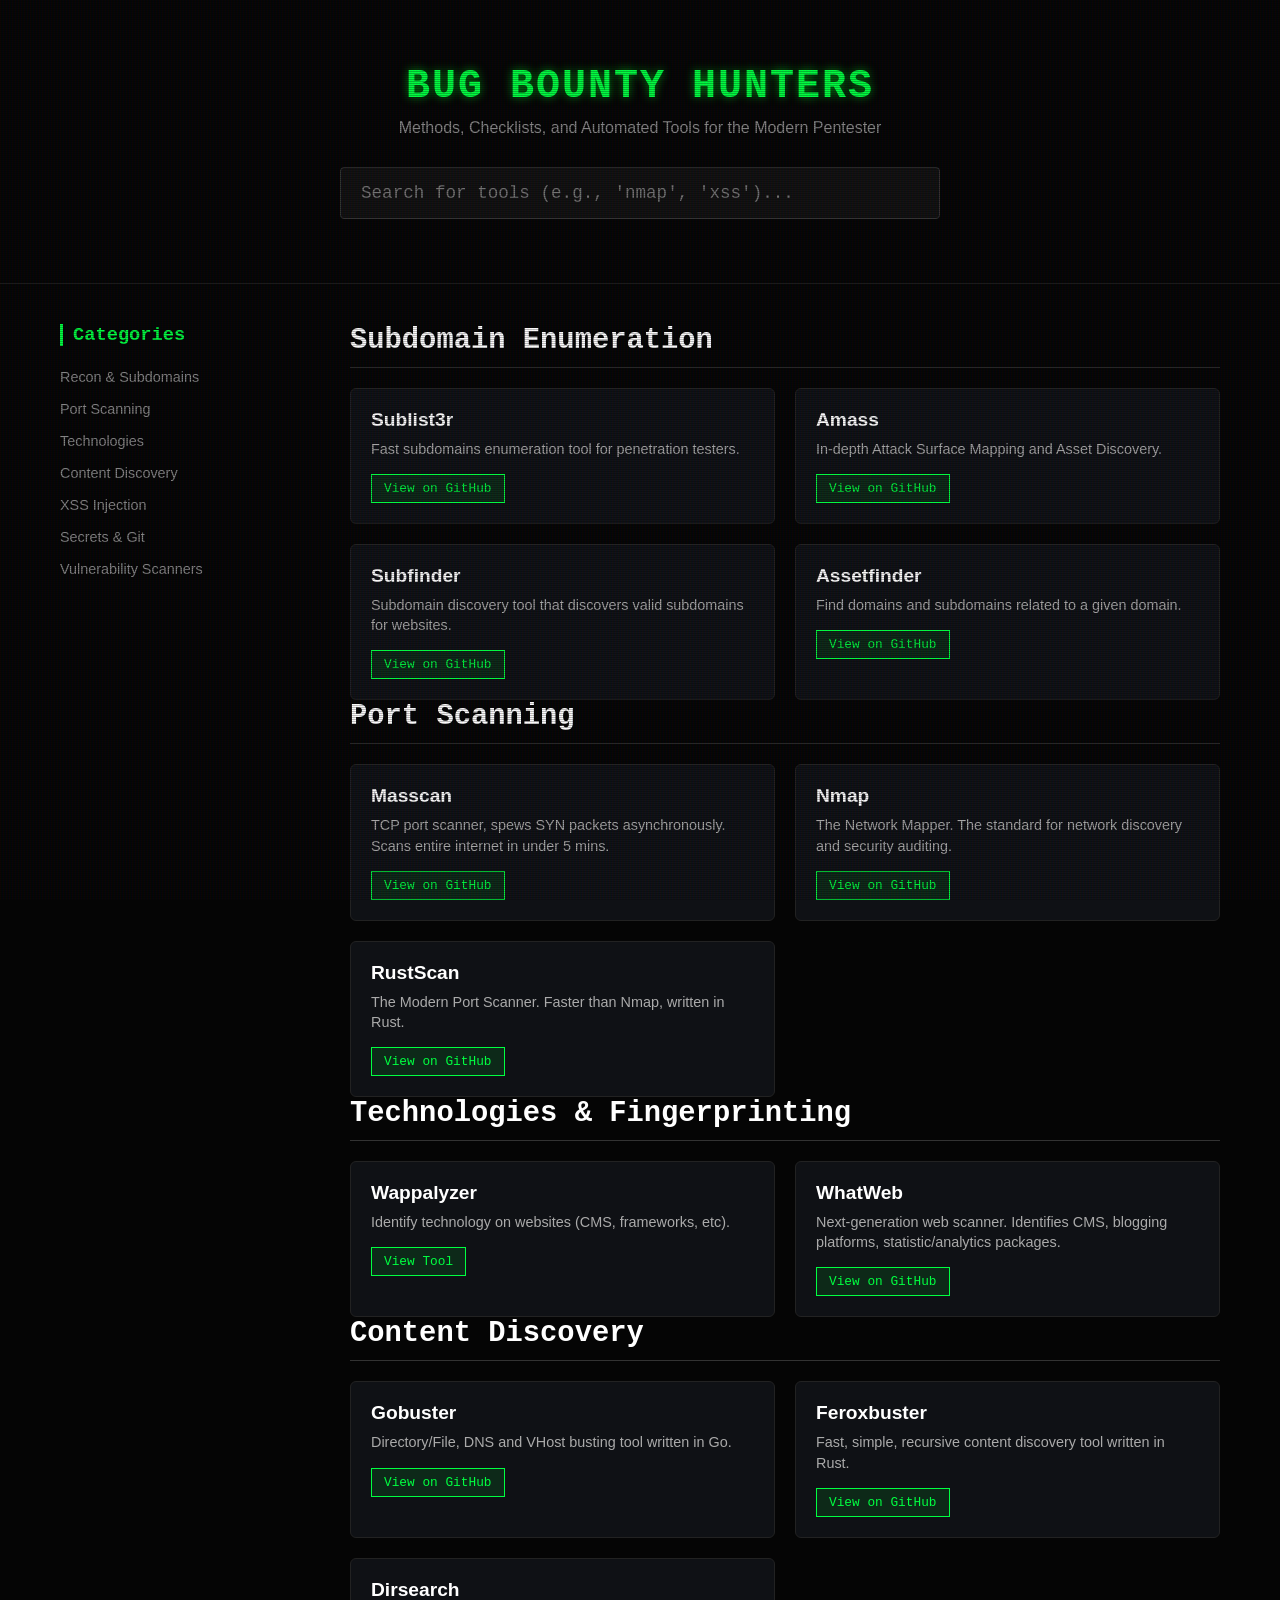
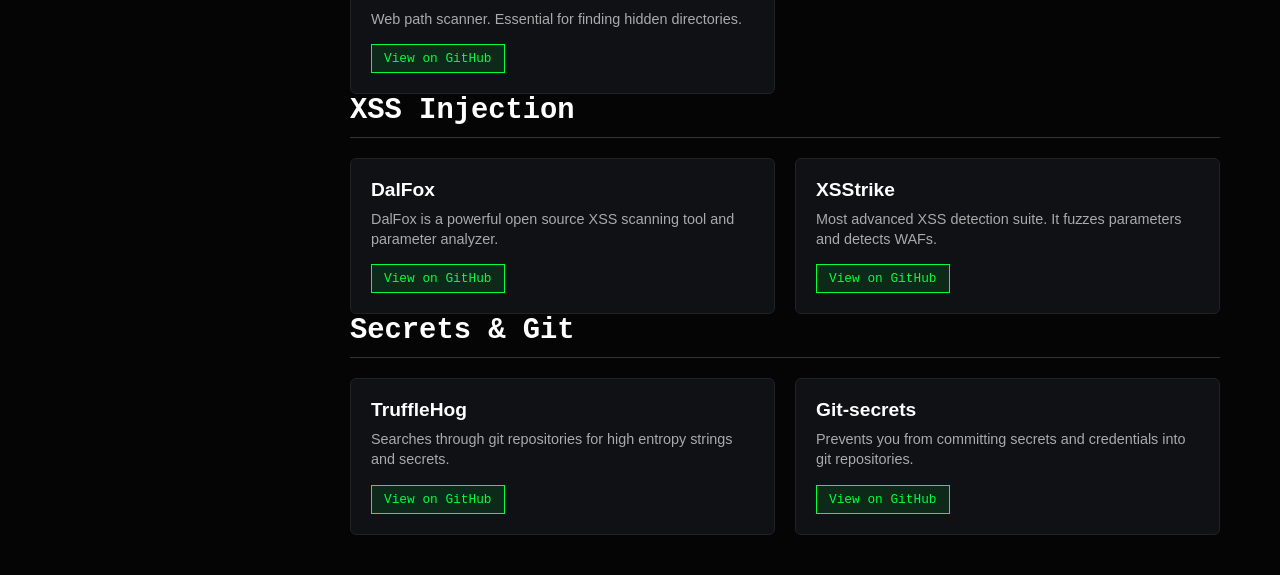
==== index.html @ dccbd6c3 "Initial commit" ====
<!DOCTYPE html>
<html lang="en">
<head>
    <meta charset="UTF-8">
    <meta name="viewport" content="width=device-width, initial-scale=1.0">
    <title>Bug Bounty Hunter // Dashboard</title>
    <link rel="stylesheet" href="style.css">
</head>
<body>

    <header>
        <h1>Bug Bounty Hunters</h1>
        <p class="subtitle">Methods, Checklists, and Automated Tools for the Modern Pentester</p>
        
        <div class="search-container">
            <input type="text" id="searchInput" placeholder="Search for tools (e.g., 'nmap', 'xss')..." onkeyup="filterTools()">
        </div>
    </header>

    <div class="container">
        <aside class="sidebar">
            <h3>Categories</h3>
            <div class="nav-links">
                <a href="#recon">Recon & Subdomains</a>
                <a href="#port">Port Scanning</a>
                <a href="#technologies">Technologies</a>
                <a href="#content">Content Discovery</a>
                <a href="#xss">XSS Injection</a>
                <a href="#secrets">Secrets & Git</a>
                <a href="#vuln">Vulnerability Scanners</a>
            </div>
        </aside>

        <main id="tool-list">
            
            <div id="recon" class="category-section">
                <h2 class="section-title">Subdomain Enumeration</h2>
                <div class="tools-grid">
                    <div class="card" data-name="sublist3r">
                        <h4>Sublist3r</h4>
                        <p>Fast subdomains enumeration tool for penetration testers.</p>
                        <a href="https://github.com/aboul3la/Sublist3r" target="_blank" class="btn">View on GitHub</a>
                    </div>
                    <div class="card" data-name="amass">
                        <h4>Amass</h4>
                        <p>In-depth Attack Surface Mapping and Asset Discovery.</p>
                        <a href="https://github.com/owasp-amass/amass" target="_blank" class="btn">View on GitHub</a>
                    </div>
                    <div class="card" data-name="subfinder">
                        <h4>Subfinder</h4>
                        <p>Subdomain discovery tool that discovers valid subdomains for websites.</p>
                        <a href="https://github.com/projectdiscovery/subfinder" target="_blank" class="btn">View on GitHub</a>
                    </div>
                    <div class="card" data-name="assetfinder">
                        <h4>Assetfinder</h4>
                        <p>Find domains and subdomains related to a given domain.</p>
                        <a href="https://github.com/tomnomnom/assetfinder" target="_blank" class="btn">View on GitHub</a>
                    </div>
                </div>
            </div>

            <div id="port" class="category-section">
                <h2 class="section-title">Port Scanning</h2>
                <div class="tools-grid">
                    <div class="card" data-name="masscan">
                        <h4>Masscan</h4>
                        <p>TCP port scanner, spews SYN packets asynchronously. Scans entire internet in under 5 mins.</p>
                        <a href="https://github.com/robertdavidgraham/masscan" target="_blank" class="btn">View on GitHub</a>
                    </div>
                    <div class="card" data-name="nmap">
                        <h4>Nmap</h4>
                        <p>The Network Mapper. The standard for network discovery and security auditing.</p>
                        <a href="https://github.com/nmap/nmap" target="_blank" class="btn">View on GitHub</a>
                    </div>
                    <div class="card" data-name="rustscan">
                        <h4>RustScan</h4>
                        <p>The Modern Port Scanner. Faster than Nmap, written in Rust.</p>
                        <a href="https://github.com/RustScan/RustScan" target="_blank" class="btn">View on GitHub</a>
                    </div>
                </div>
            </div>

            <div id="technologies" class="category-section">
                <h2 class="section-title">Technologies & Fingerprinting</h2>
                <div class="tools-grid">
                    <div class="card" data-name="wappalyzer">
                        <h4>Wappalyzer</h4>
                        <p>Identify technology on websites (CMS, frameworks, etc).</p>
                        <a href="#" class="btn">View Tool</a>
                    </div>
                    <div class="card" data-name="whatweb">
                        <h4>WhatWeb</h4>
                        <p>Next-generation web scanner. Identifies CMS, blogging platforms, statistic/analytics packages.</p>
                        <a href="https://github.com/urbanadventurer/WhatWeb" target="_blank" class="btn">View on GitHub</a>
                    </div>
                </div>
            </div>

            <div id="content" class="category-section">
                <h2 class="section-title">Content Discovery</h2>
                <div class="tools-grid">
                    <div class="card" data-name="gobuster">
                        <h4>Gobuster</h4>
                        <p>Directory/File, DNS and VHost busting tool written in Go.</p>
                        <a href="https://github.com/OJ/gobuster" target="_blank" class="btn">View on GitHub</a>
                    </div>
                    <div class="card" data-name="feroxbuster">
                        <h4>Feroxbuster</h4>
                        <p>Fast, simple, recursive content discovery tool written in Rust.</p>
                        <a href="https://github.com/epi052/feroxbuster" target="_blank" class="btn">View on GitHub</a>
                    </div>
                    <div class="card" data-name="dirsearch">
                        <h4>Dirsearch</h4>
                        <p>Web path scanner. Essential for finding hidden directories.</p>
                        <a href="https://github.com/maurosoria/dirsearch" target="_blank" class="btn">View on GitHub</a>
                    </div>
                </div>
            </div>

             <div id="xss" class="category-section">
                <h2 class="section-title">XSS Injection</h2>
                <div class="tools-grid">
                    <div class="card" data-name="dalfox">
                        <h4>DalFox</h4>
                        <p>DalFox is a powerful open source XSS scanning tool and parameter analyzer.</p>
                        <a href="https://github.com/hahwul/dalfox" target="_blank" class="btn">View on GitHub</a>
                    </div>
                    <div class="card" data-name="xsstrike">
                        <h4>XSStrike</h4>
                        <p>Most advanced XSS detection suite. It fuzzes parameters and detects WAFs.</p>
                        <a href="https://github.com/s0md3v/XSStrike" target="_blank" class="btn">View on GitHub</a>
                    </div>
                </div>
            </div>

             <div id="secrets" class="category-section">
                <h2 class="section-title">Secrets & Git</h2>
                <div class="tools-grid">
                    <div class="card" data-name="trufflehog">
                        <h4>TruffleHog</h4>
                        <p>Searches through git repositories for high entropy strings and secrets.</p>
                        <a href="https://github.com/trufflesecurity/trufflehog" target="_blank" class="btn">View on GitHub</a>
                    </div>
                    <div class="card" data-name="git-secrets">
                        <h4>Git-secrets</h4>
                        <p>Prevents you from committing secrets and credentials into git repositories.</p>
                        <a href="https://github.com/awslabs/git-secrets" target="_blank" class="btn">View on GitHub</a>
                    </div>
                </div>
            </div>

        </main>
    </div>

    <script src="script.js"></script>
</body>
</html>
---- style.css ----
:root {
    --bg-color: #050505;
    --card-bg: #0f1115;
    --text-main: #e0e0e0;
    --primary: #00ff41; /* Hacker Green */
    --secondary: #008F11;
    --accent: #ff0055;
    --font-mono: 'Courier New', Courier, monospace;
    --font-sans: 'Segoe UI', Tahoma, Geneva, Verdana, sans-serif;
}

* {
    box-sizing: border-box;
    margin: 0;
    padding: 0;
    scrollbar-width: thin;
    scrollbar-color: var(--secondary) var(--bg-color);
}

body {
    background-color: var(--bg-color);
    color: var(--text-main);
    font-family: var(--font-sans);
    overflow-x: hidden;
}

/* --- CRT Scanline Effect Overlay --- */
body::before {
    content: " ";
    display: block;
    position: fixed;
    top: 0;
    left: 0;
    bottom: 0;
    right: 0;
    background: linear-gradient(rgba(18, 16, 16, 0) 50%, rgba(0, 0, 0, 0.25) 50%), linear-gradient(90deg, rgba(255, 0, 0, 0.06), rgba(0, 255, 0, 0.02), rgba(0, 0, 255, 0.06));
    z-index: 2;
    background-size: 100% 2px, 3px 100%;
    pointer-events: none;
}

/* --- Header & Hero --- */
header {
    text-align: center;
    padding: 4rem 1rem;
    position: relative;
    border-bottom: 1px solid #222;
}

h1 {
    font-family: var(--font-mono);
    font-size: 2.5rem;
    text-transform: uppercase;
    letter-spacing: 2px;
    color: var(--primary);
    text-shadow: 0 0 10px var(--secondary);
    margin-bottom: 10px;
}

.subtitle {
    font-size: 1rem;
    color: #888;
    max-width: 600px;
    margin: 0 auto 30px auto;
}

/* --- Search Bar --- */
.search-container {
    max-width: 600px;
    margin: 0 auto;
    position: relative;
}

#searchInput {
    width: 100%;
    padding: 15px 20px;
    background: #111;
    border: 1px solid #333;
    color: var(--primary);
    font-family: var(--font-mono);
    font-size: 1.1rem;
    border-radius: 4px;
    transition: 0.3s;
}

#searchInput:focus {
    outline: none;
    border-color: var(--primary);
    box-shadow: 0 0 15px rgba(0, 255, 65, 0.2);
}

/* --- Main Layout --- */
.container {
    max-width: 1200px;
    margin: 0 auto;
    padding: 40px 20px;
    display: grid;
    grid-template-columns: 250px 1fr;
    gap: 40px;
}

/* --- Sidebar Navigation --- */
.sidebar {
    position: sticky;
    top: 40px;
    height: fit-content;
}

.sidebar h3 {
    color: var(--primary);
    font-family: var(--font-mono);
    margin-bottom: 15px;
    border-left: 3px solid var(--primary);
    padding-left: 10px;
}

.nav-links a {
    display: block;
    color: #888;
    text-decoration: none;
    padding: 8px 0;
    transition: 0.2s;
    font-size: 0.9rem;
}

.nav-links a:hover {
    color: #fff;
    transform: translateX(5px);
}

/* --- Content Sections --- */
.section-title {
    font-family: var(--font-mono);
    color: #fff;
    font-size: 1.8rem;
    margin-bottom: 20px;
    border-bottom: 1px solid #333;
    padding-bottom: 10px;
    margin-top: 40px;
}

.section-title:first-of-type {
    margin-top: 0;
}

.tools-grid {
    display: grid;
    grid-template-columns: repeat(auto-fill, minmax(280px, 1fr));
    gap: 20px;
}

/* --- Tool Card --- */
.card {
    background: var(--card-bg);
    border: 1px solid #222;
    padding: 20px;
    border-radius: 6px;
    transition: all 0.3s ease;
    position: relative;
    overflow: hidden;
    animation: fadeIn 0.5s ease-in-out;
}

.card:hover {
    transform: translateY(-5px);
    border-color: var(--primary);
    box-shadow: 0 5px 15px rgba(0,0,0,0.5);
}

.card h4 {
    color: #fff;
    margin-bottom: 8px;
    font-size: 1.2rem;
}

.card p {
    color: #aaa;
    font-size: 0.9rem;
    margin-bottom: 15px;
    line-height: 1.4;
}

.btn {
    display: inline-block;
    padding: 6px 12px;
    background: rgba(0, 255, 65, 0.1);
    color: var(--primary);
    text-decoration: none;
    border: 1px solid var(--primary);
    font-size: 0.8rem;
    font-family: var(--font-mono);
    transition: 0.2s;
}

.btn:hover {
    background: var(--primary);
    color: #000;
}

/* --- Animations --- */
@keyframes fadeIn {
    from { opacity: 0; transform: translateY(10px); }
    to { opacity: 1; transform: translateY(0); }
}

/* Responsive */
@media (max-width: 768px) {
    .container { grid-template-columns: 1fr; }
    .sidebar { display: none; } /* Hide sidebar on mobile */
}
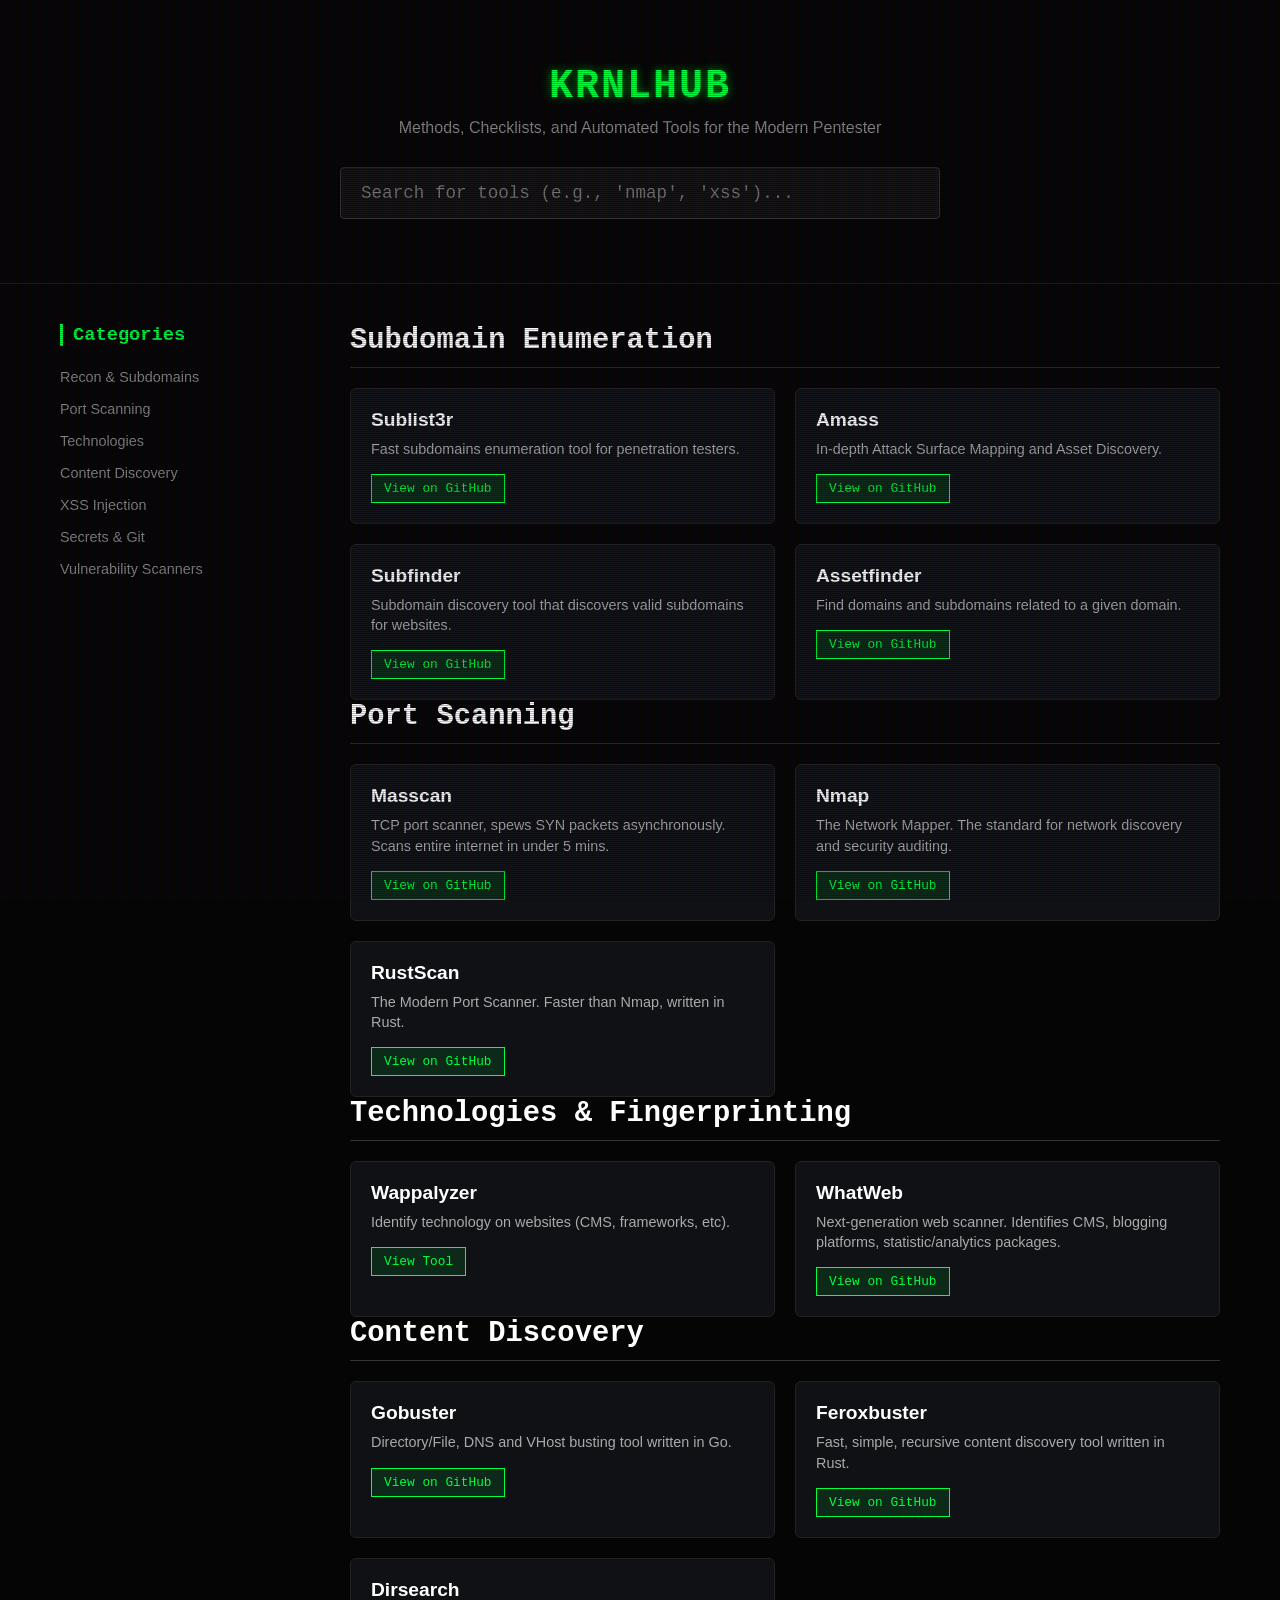
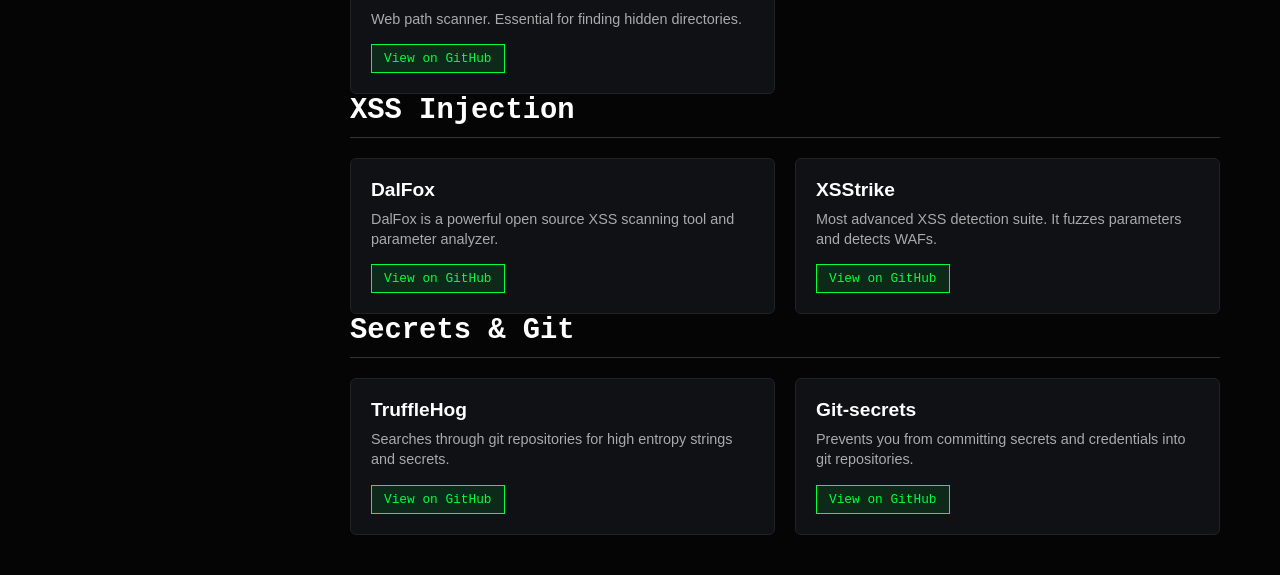
==== commit 42897e19: "Update header title and main section headings" ====
--- a/index.html
+++ b/index.html
@@ -9,7 +9,7 @@
 <body>
 
     <header>
-        <h1>Bug Bounty Hunters</h1>
+        <h1>krnlhub</h1>
         <p class="subtitle">Methods, Checklists, and Automated Tools for the Modern Pentester</p>
         
         <div class="search-container">
@@ -154,4 +154,5 @@
 
     <script src="script.js"></script>
 </body>
-</html>+
+</html>
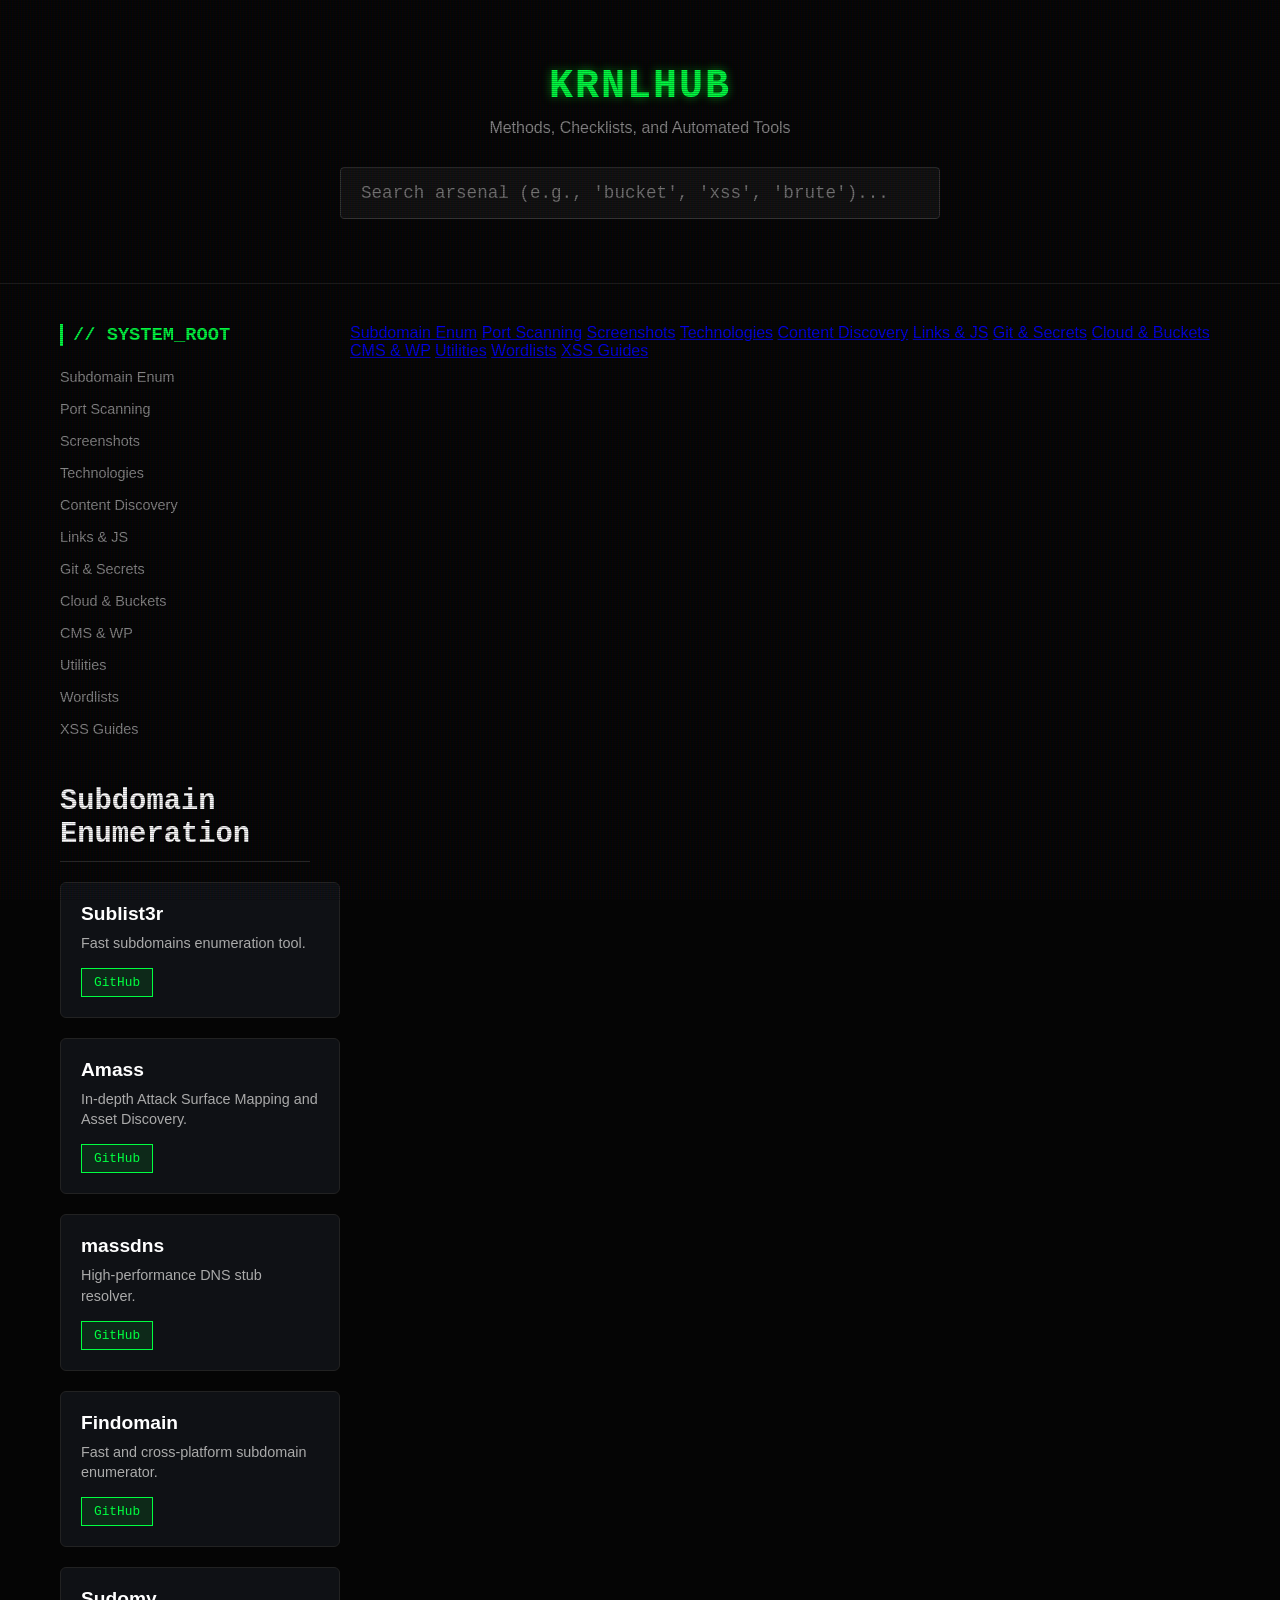
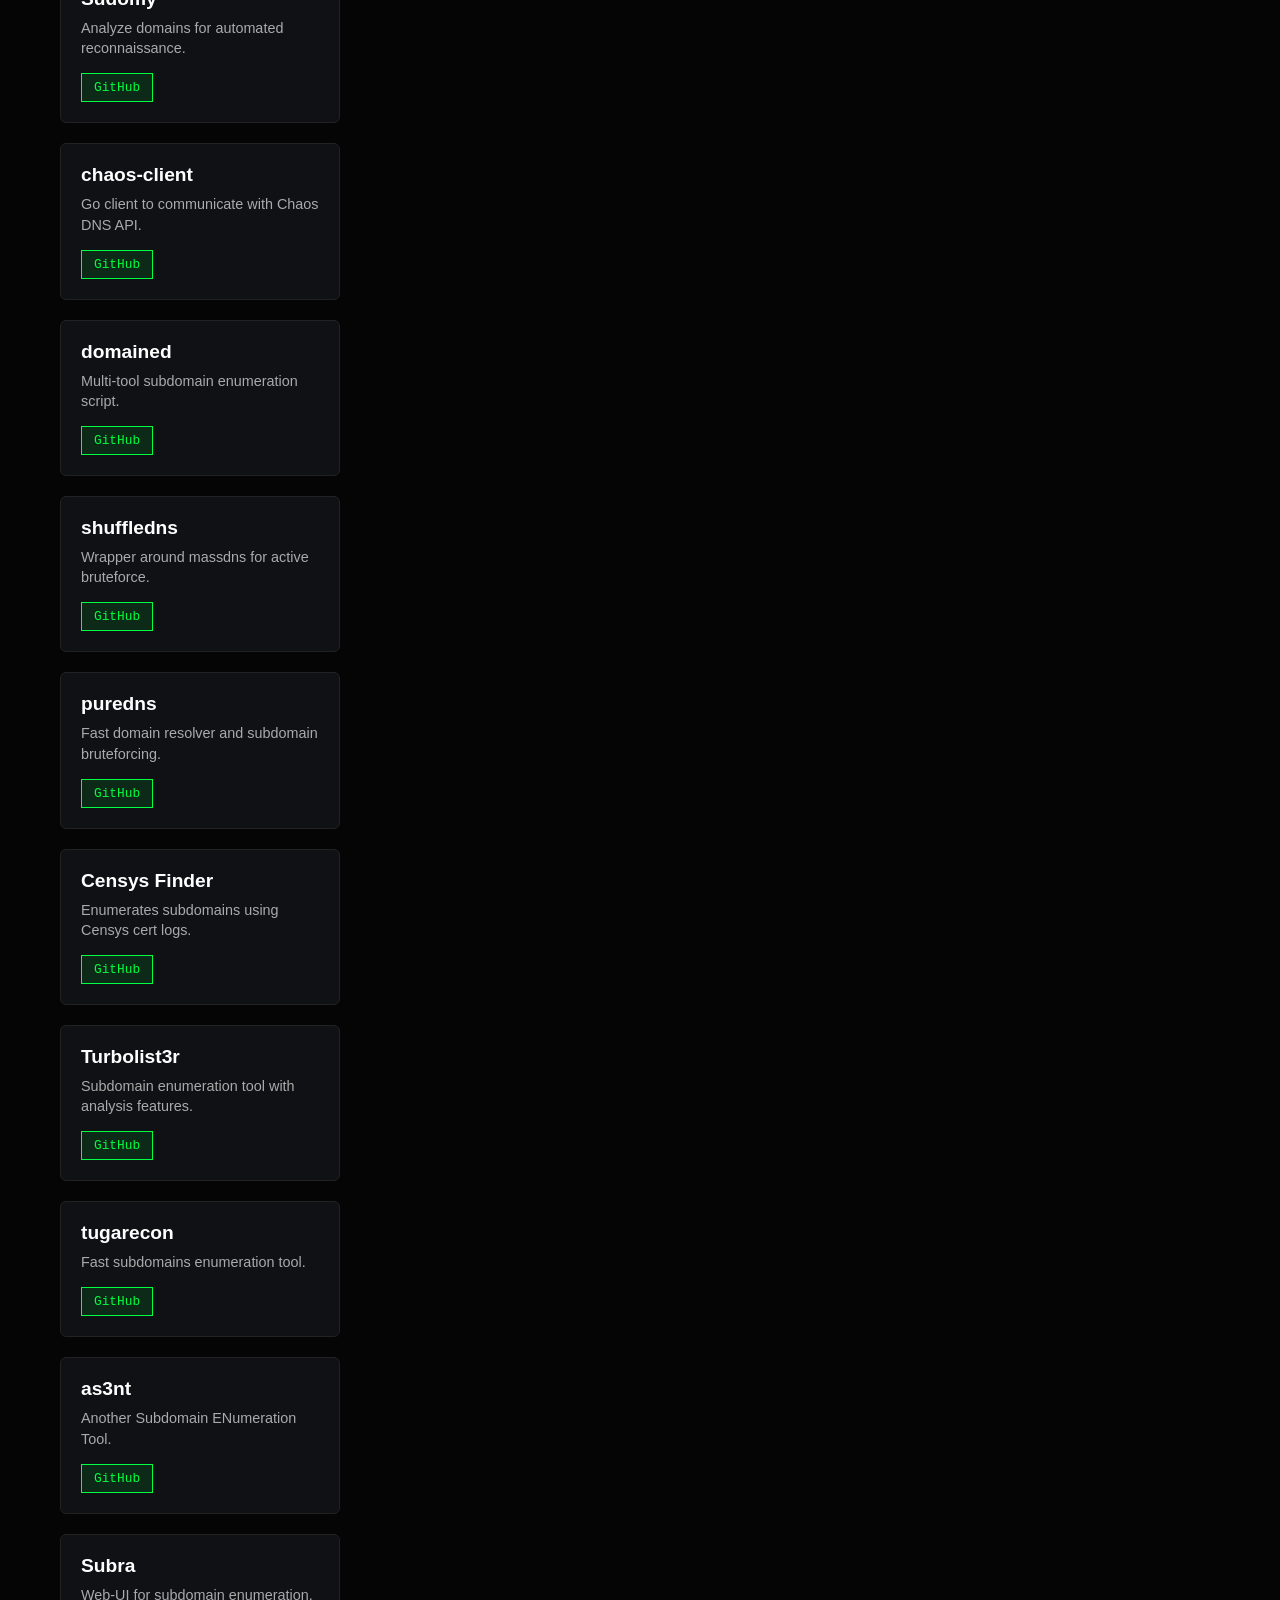
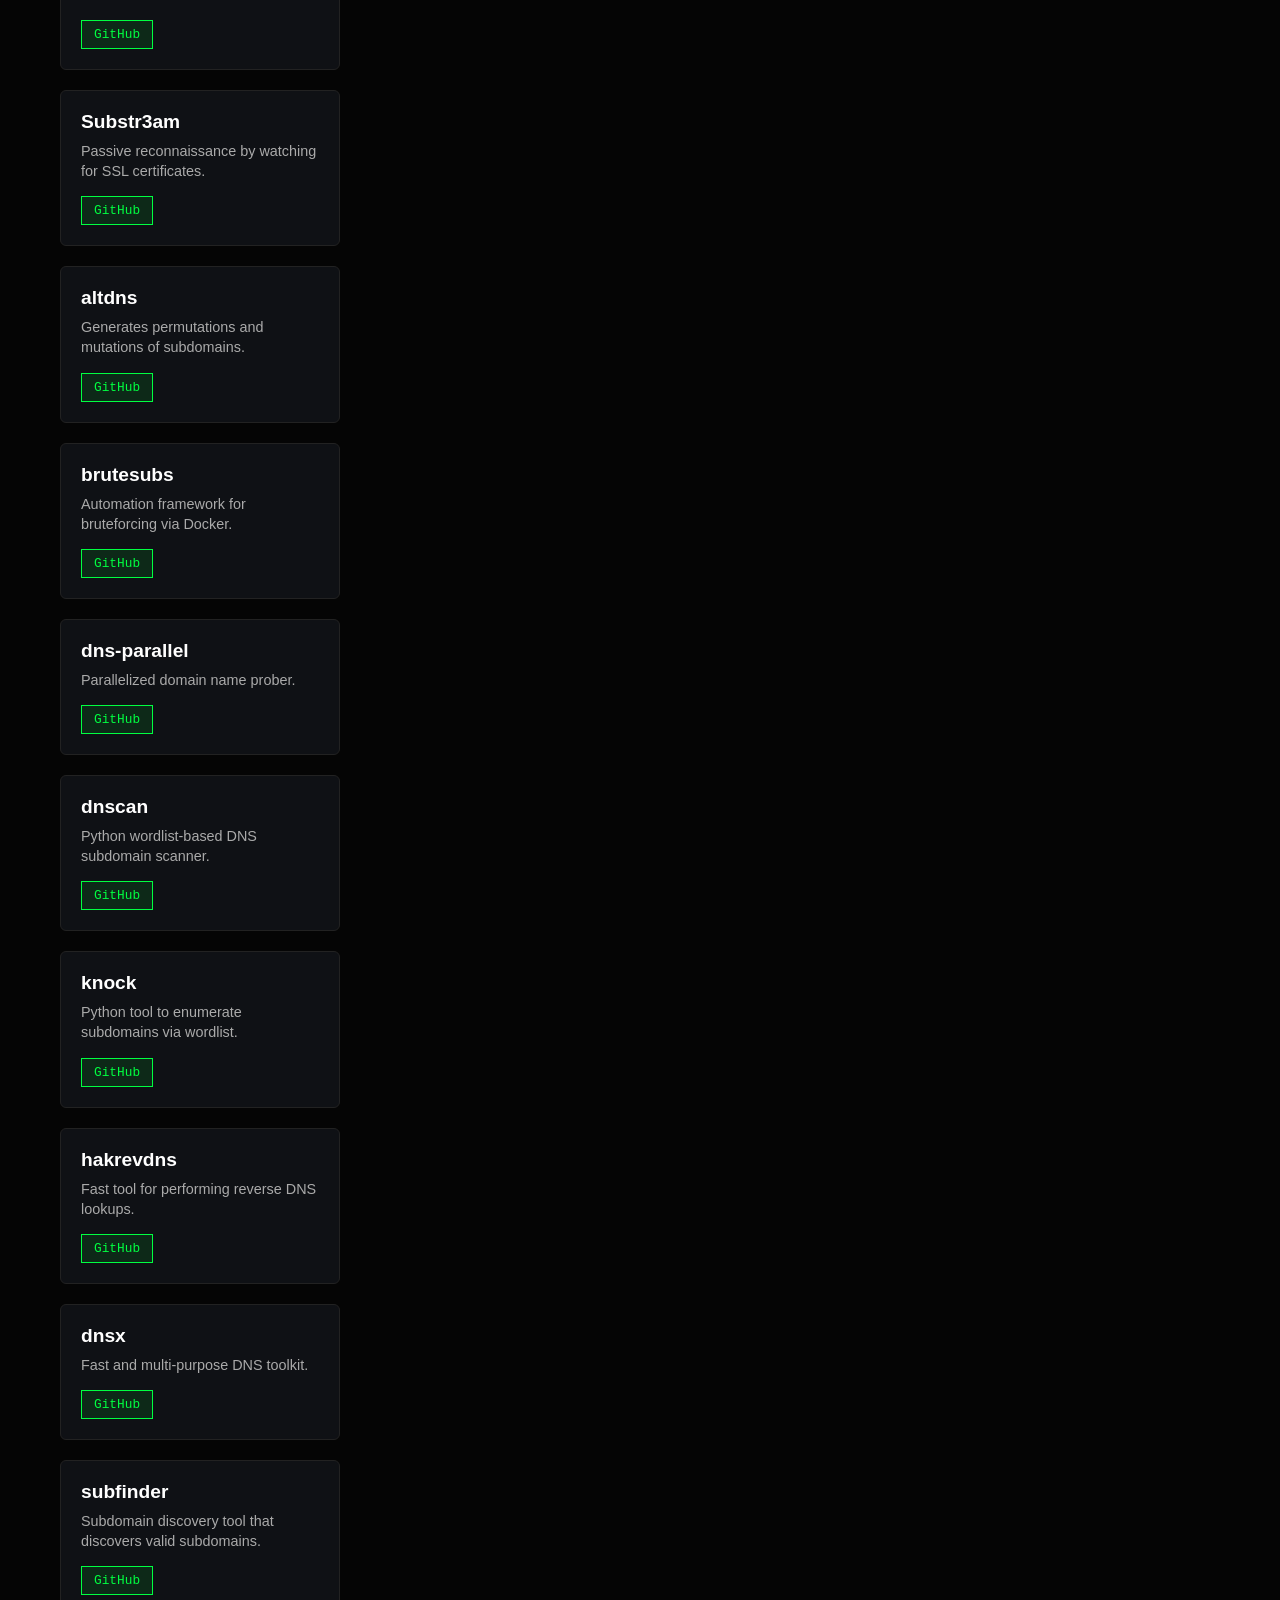
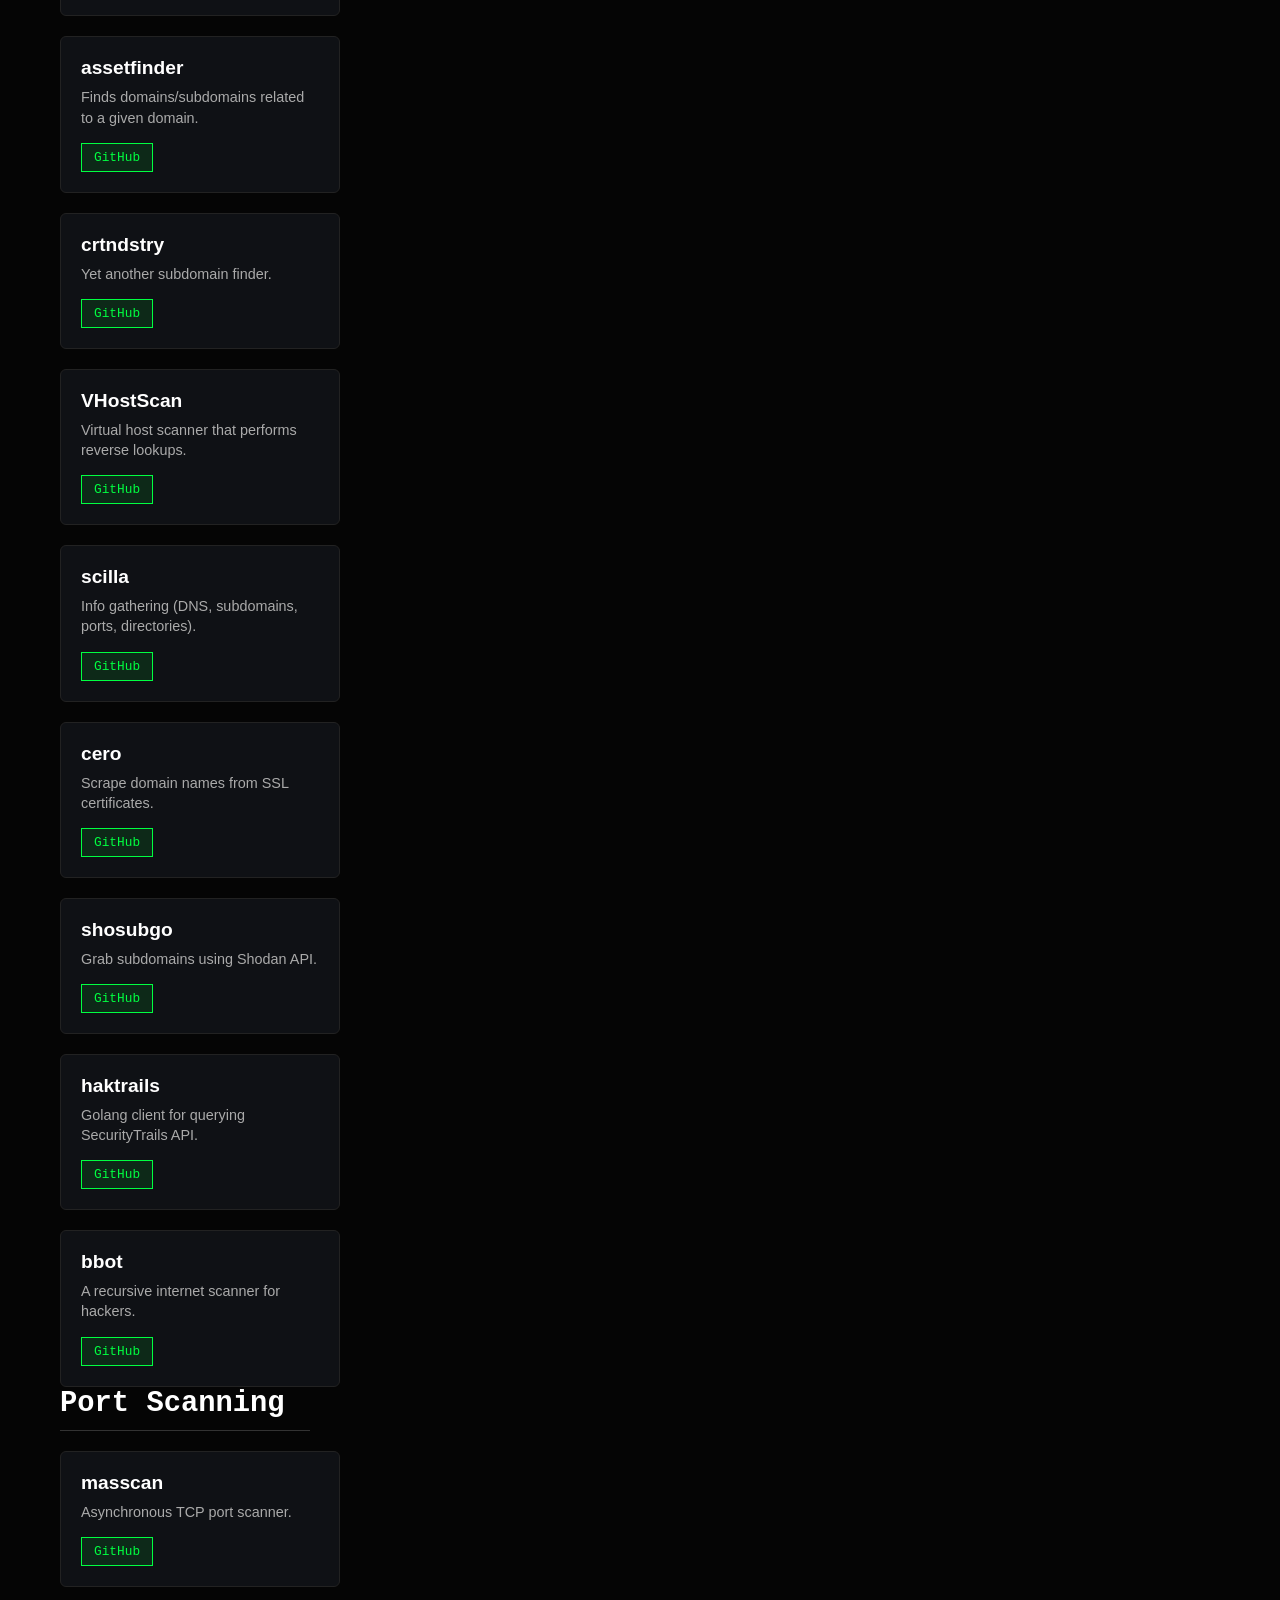
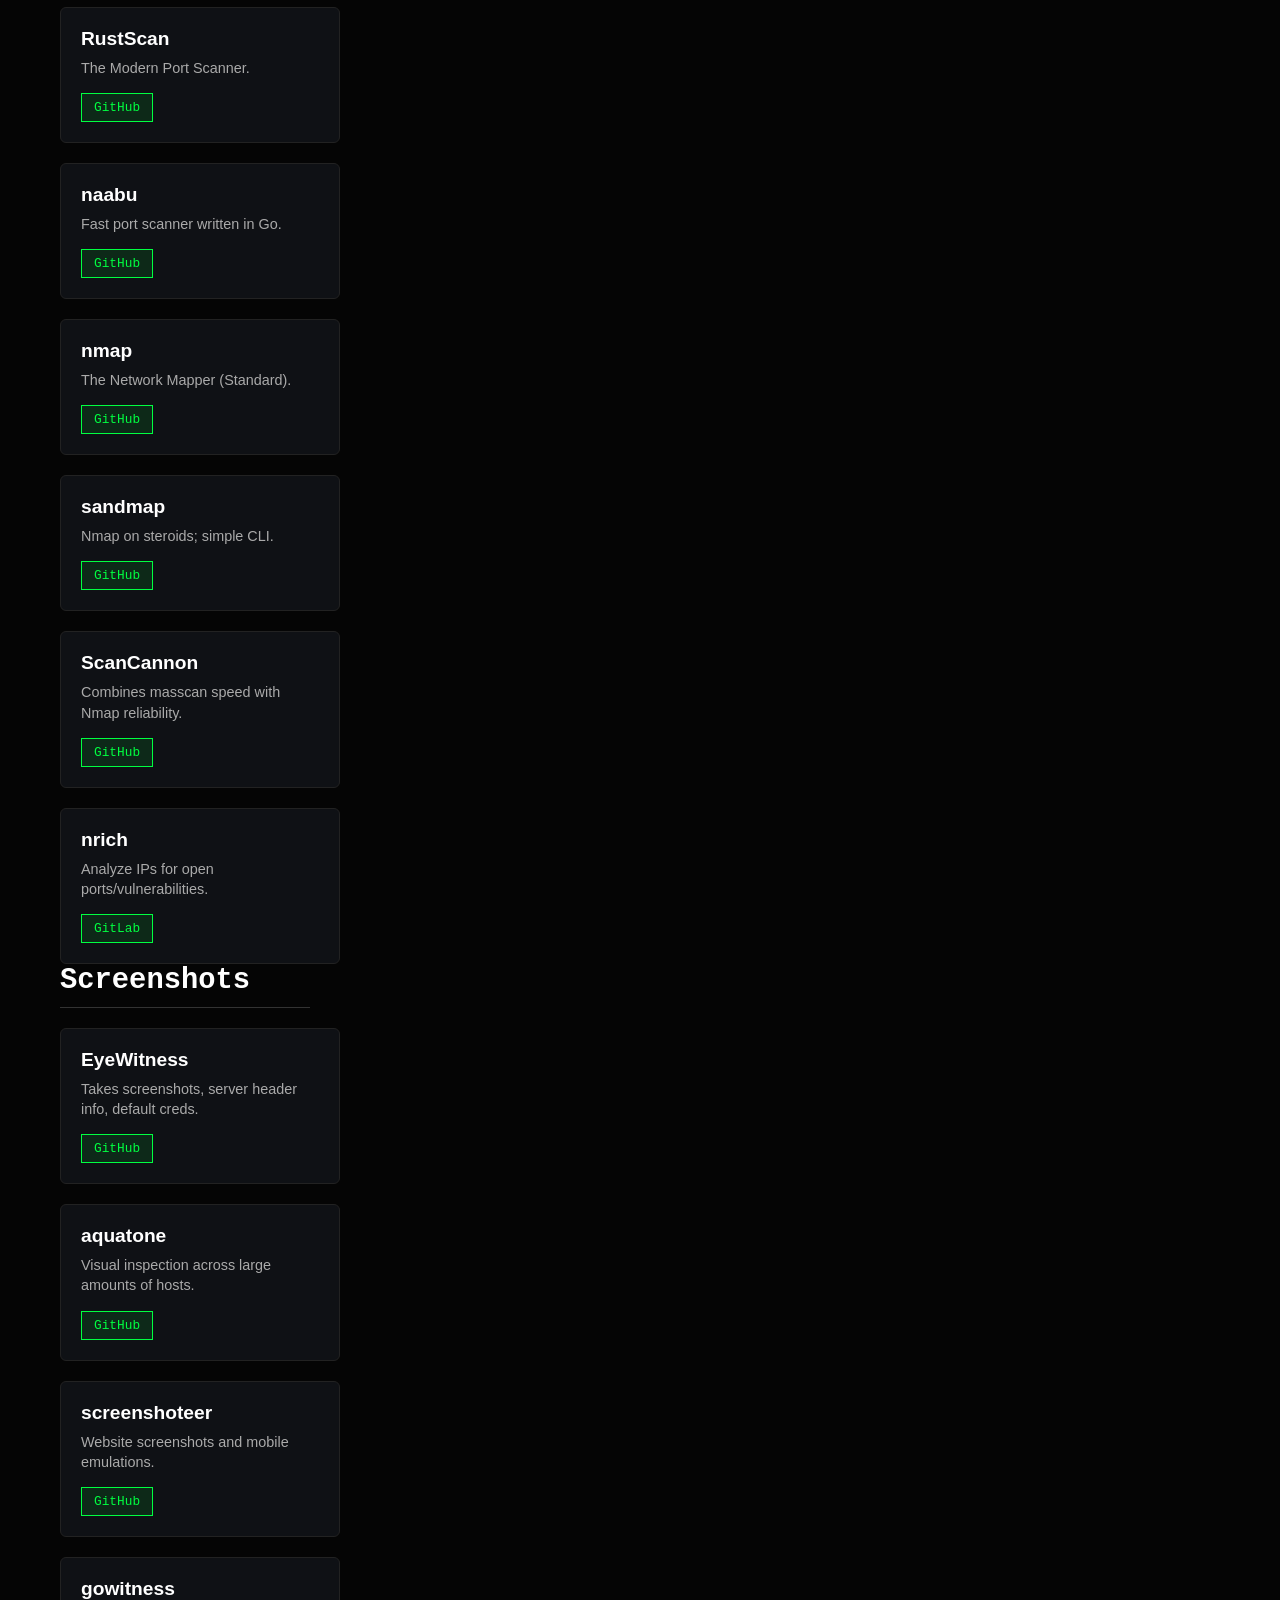
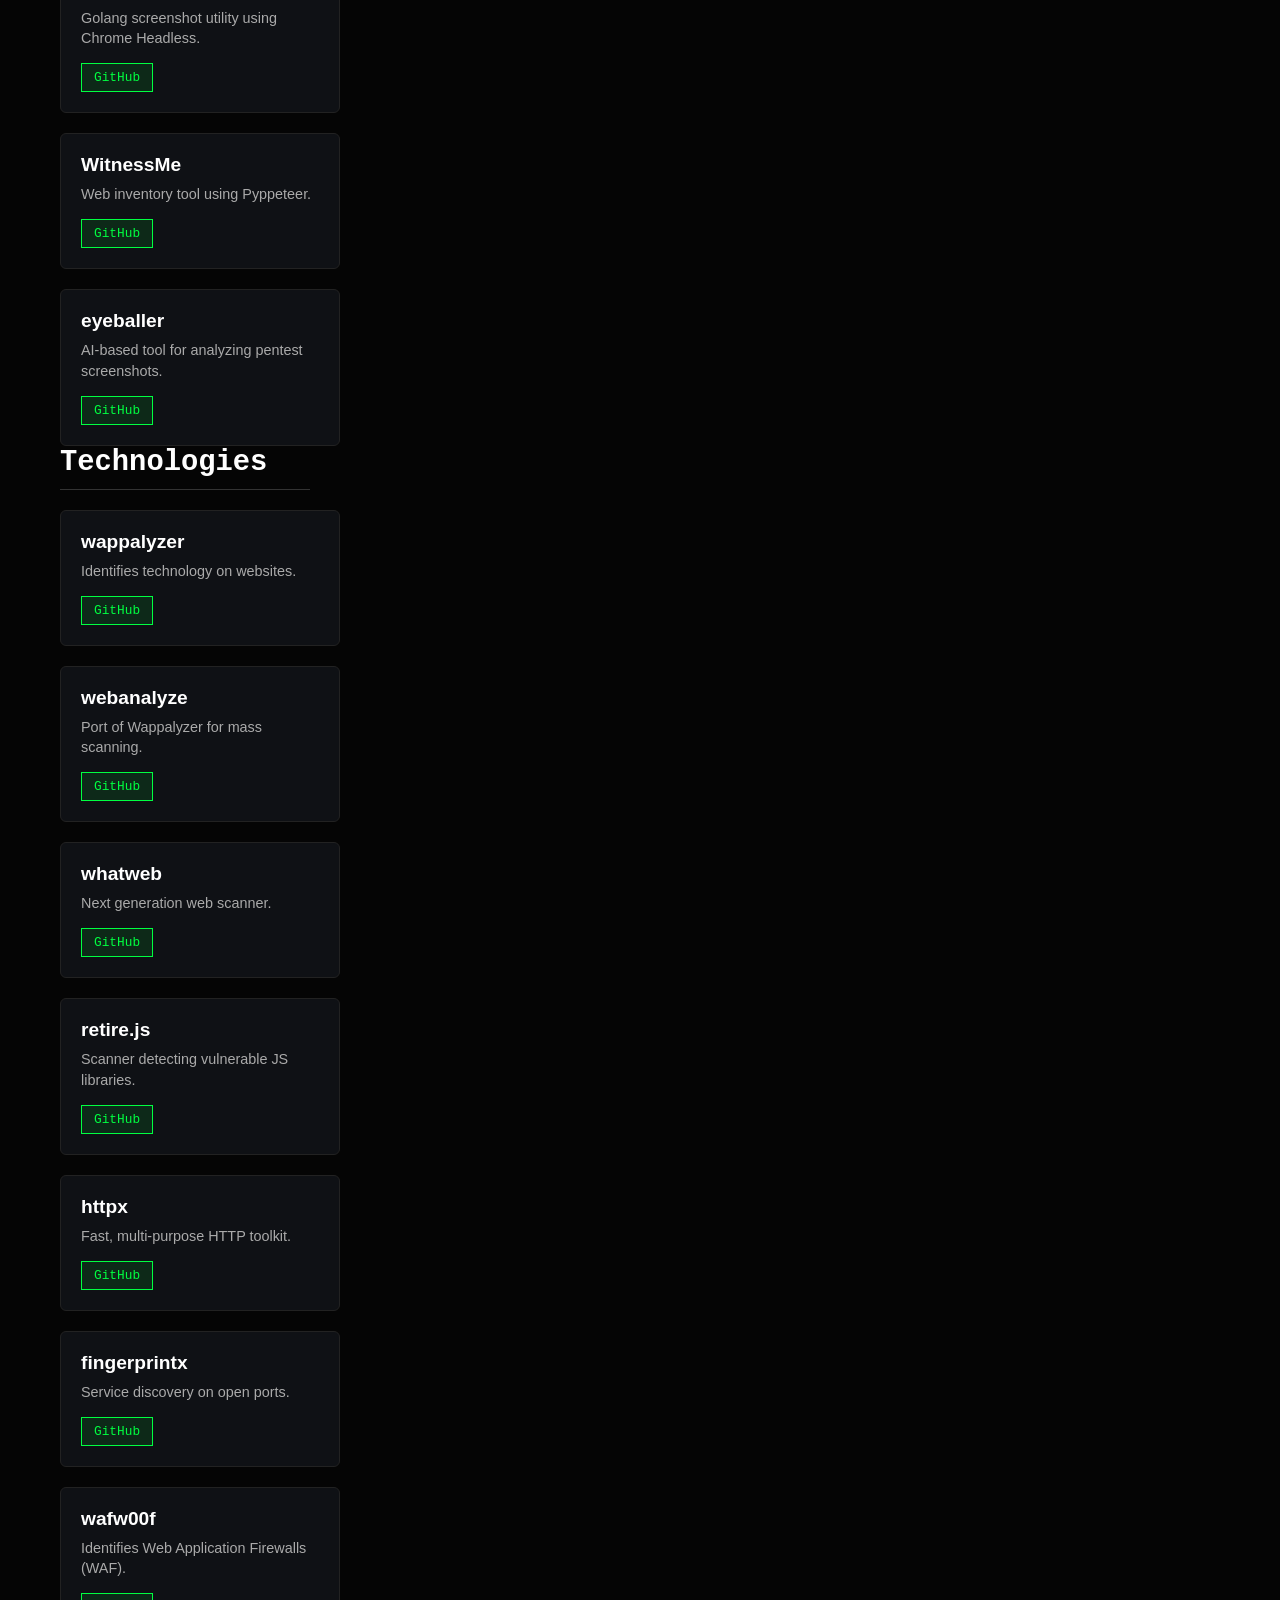
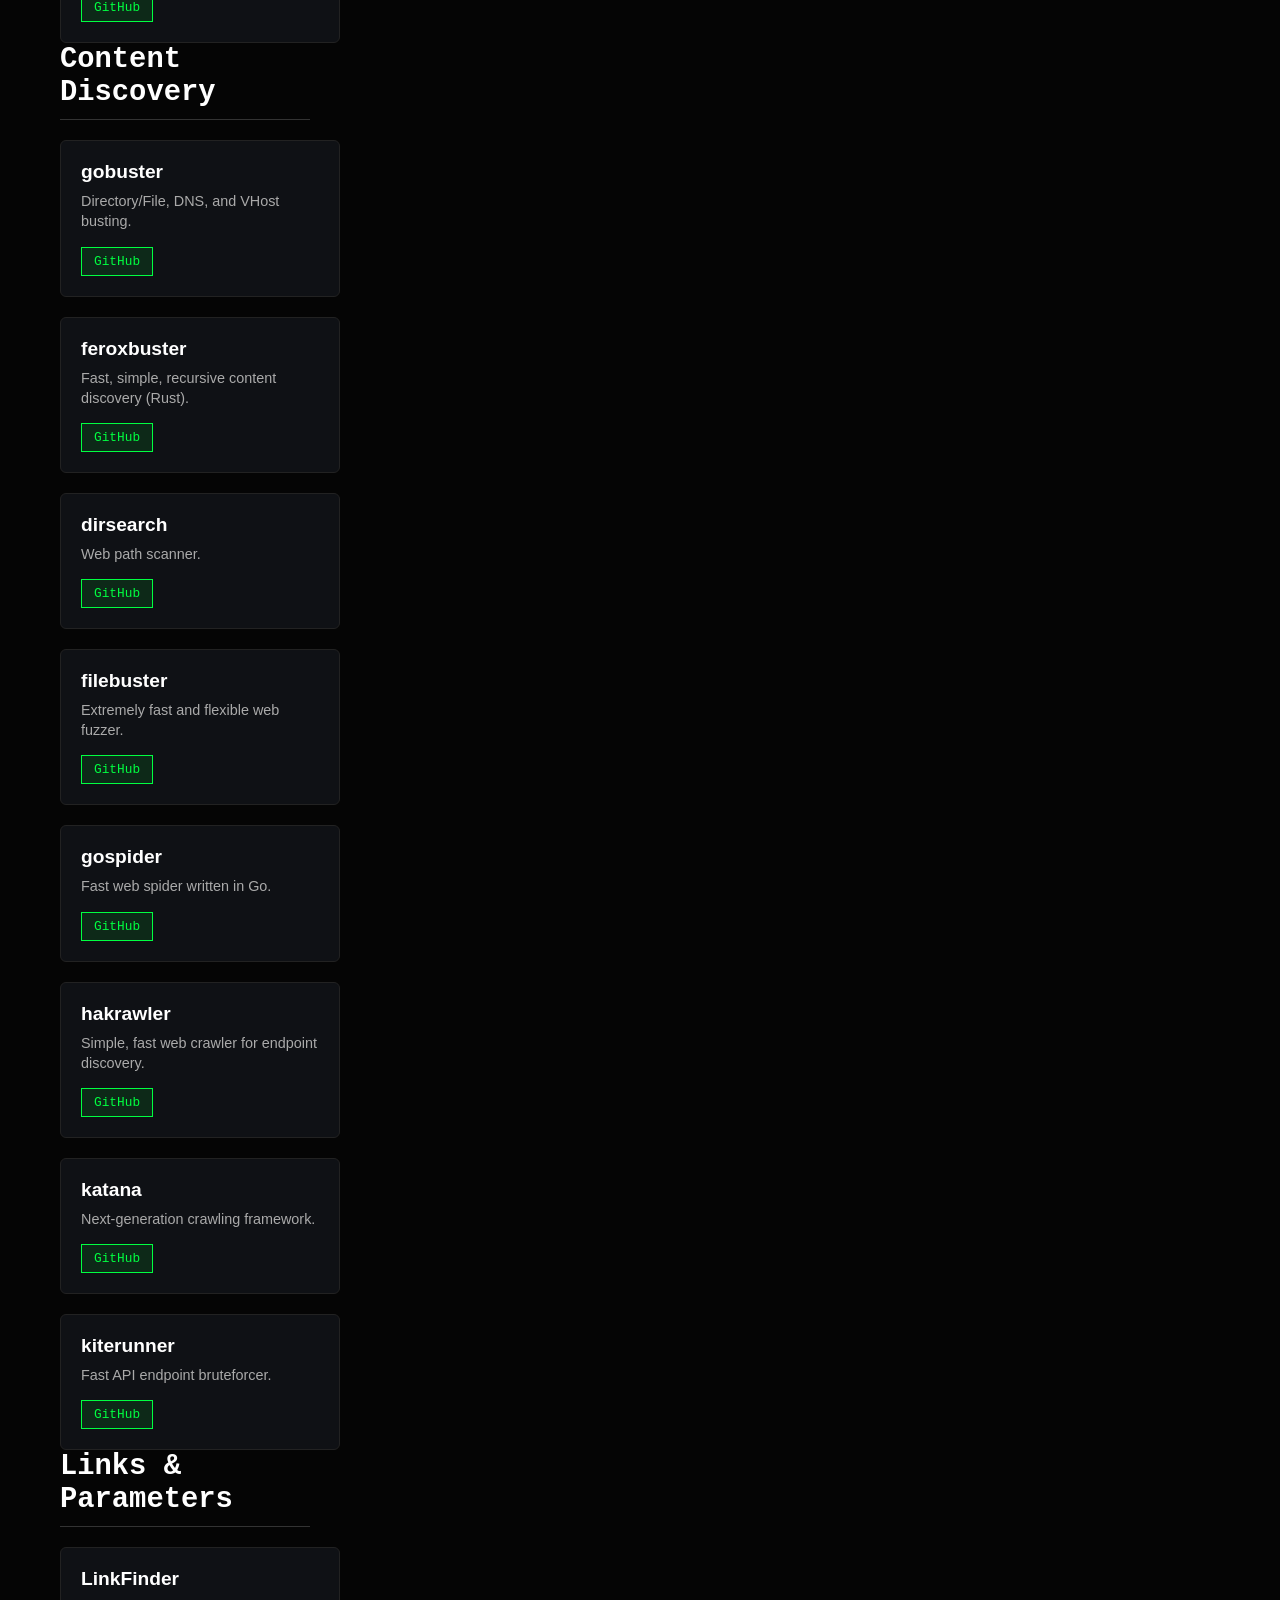
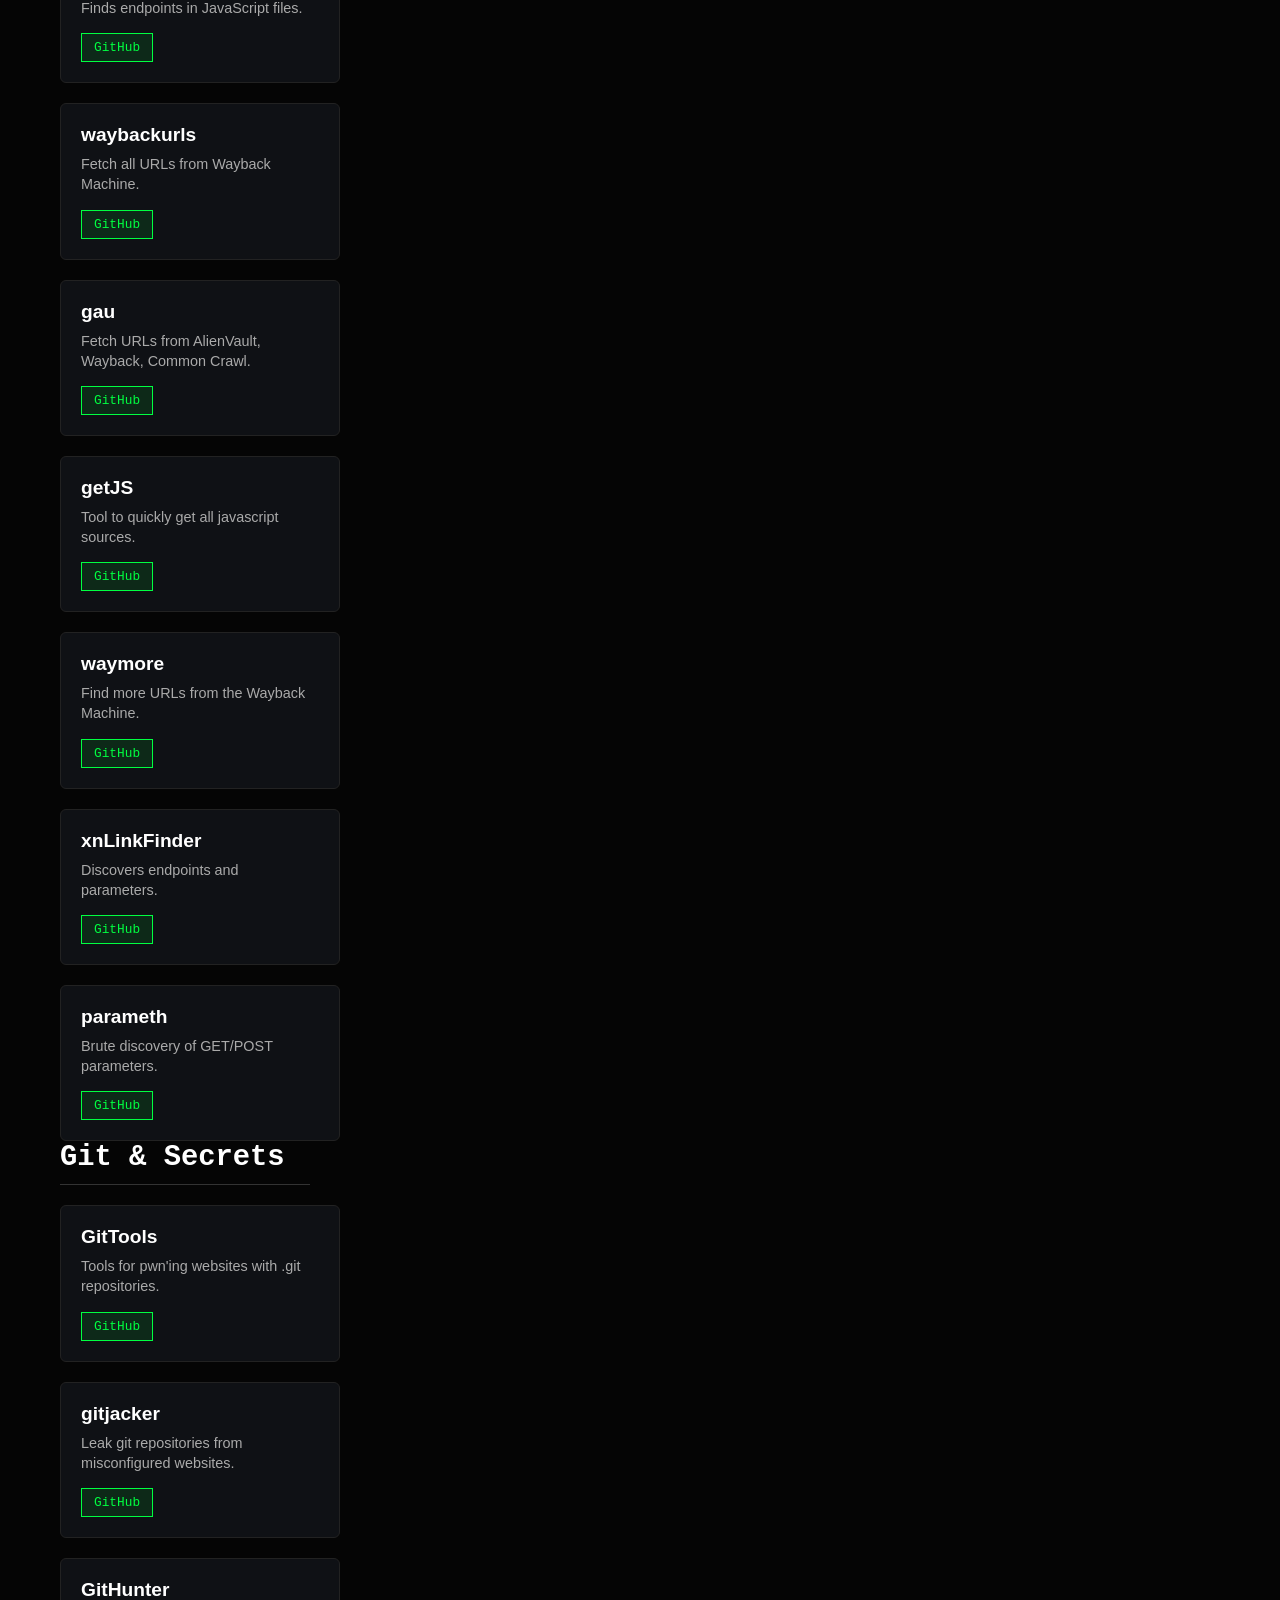
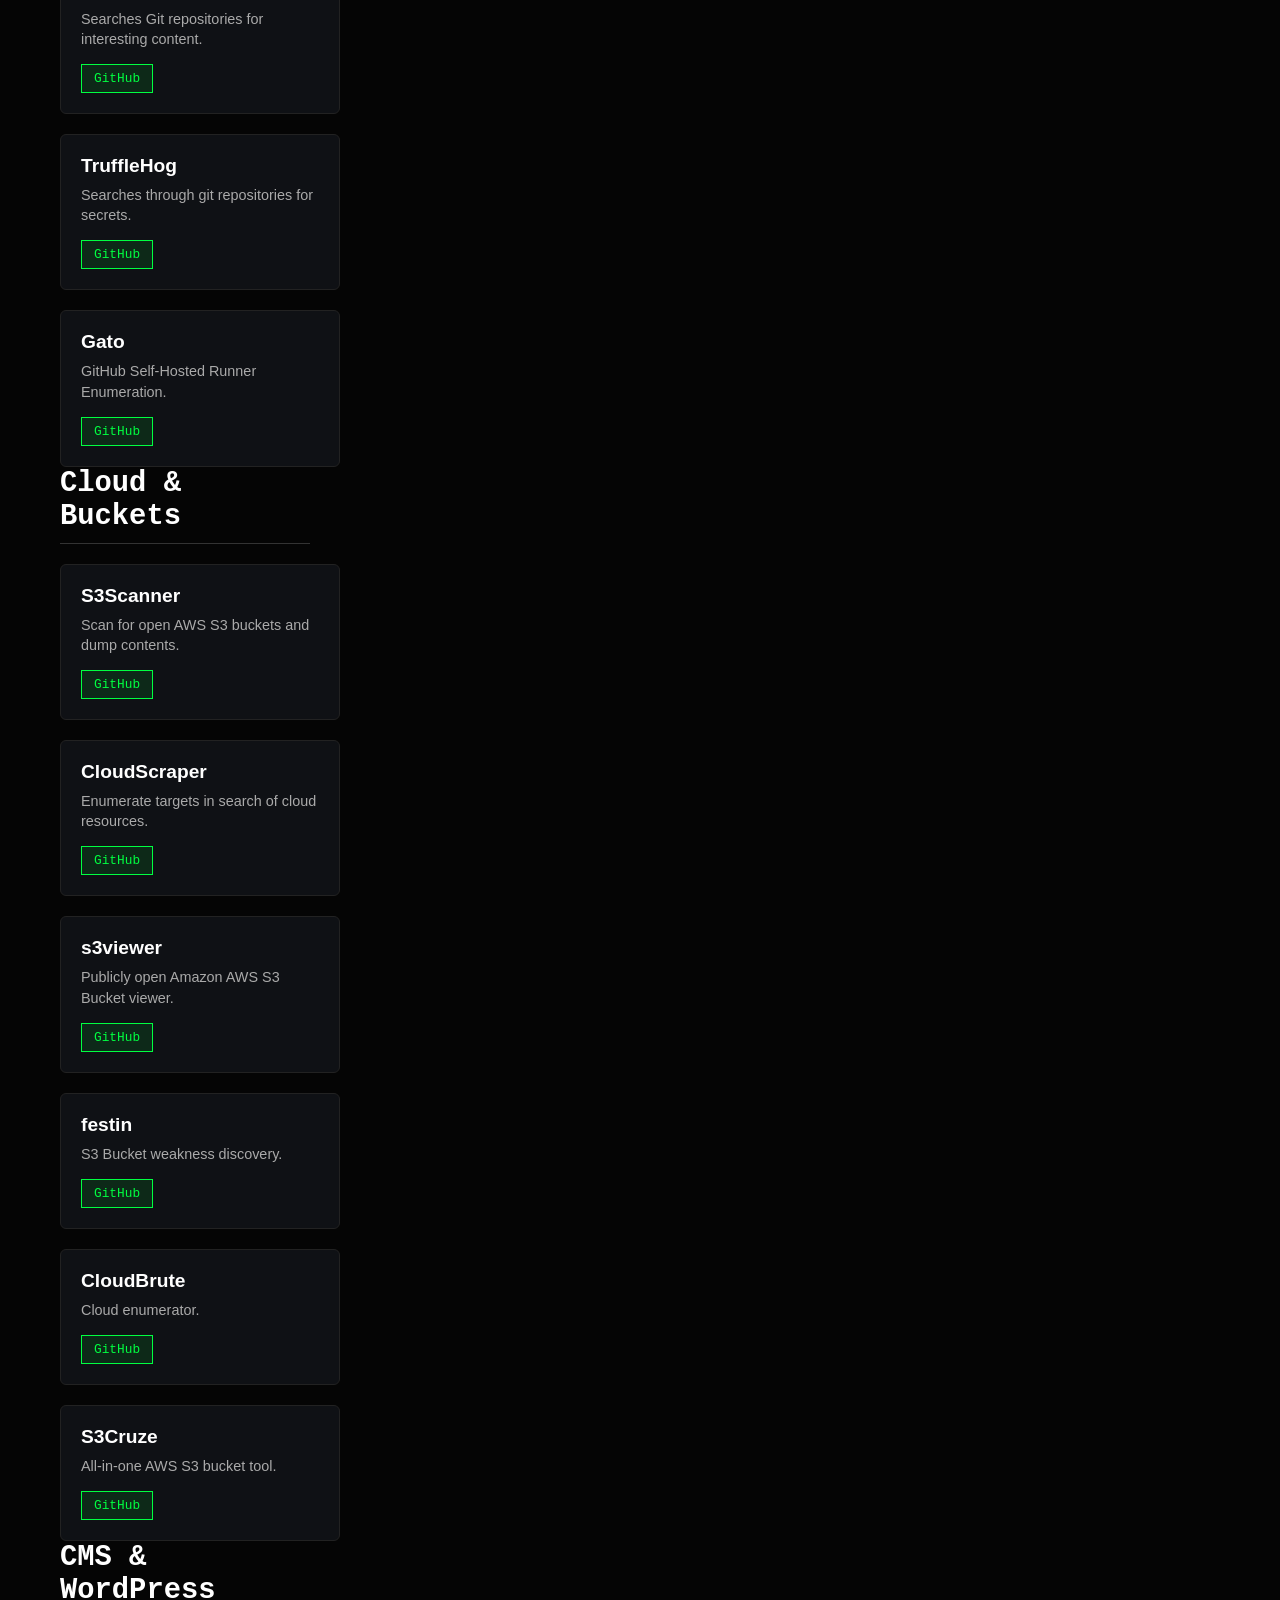
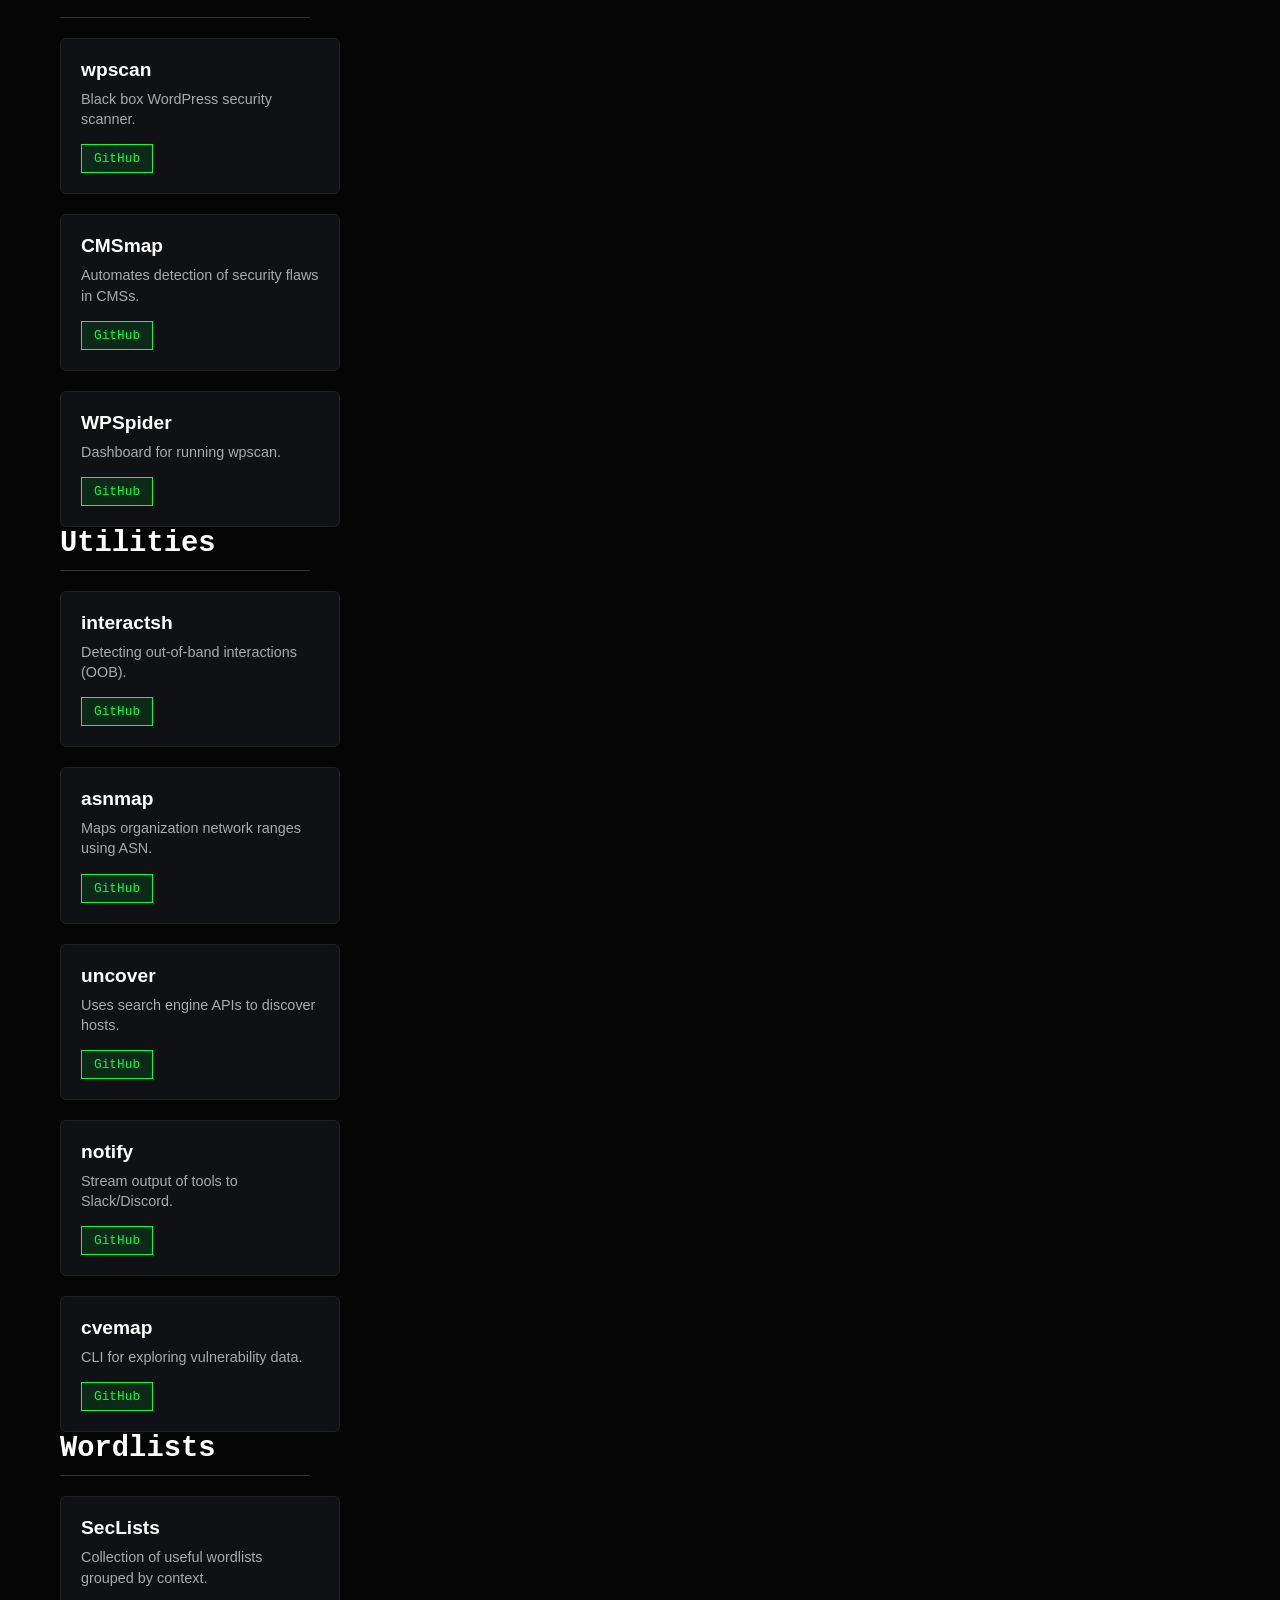
==== commit 3ed88c56: "UPDATE" ====
--- a/index.html
+++ b/index.html
@@ -3,58 +3,224 @@
 <head>
     <meta charset="UTF-8">
     <meta name="viewport" content="width=device-width, initial-scale=1.0">
-    <title>Bug Bounty Hunter // Dashboard</title>
+    <title>KRNLHUB // Red Team Dashboard</title>
     <link rel="stylesheet" href="style.css">
 </head>
 <body>
 
     <header>
-        <h1>krnlhub</h1>
-        <p class="subtitle">Methods, Checklists, and Automated Tools for the Modern Pentester</p>
+        <div class="header-content">
+            <div class="hamburger" onclick="toggleMenu()">
+                <span></span>
+                <span></span>
+                <span></span>
+            </div>
+            
+            <h1>KRNLHUB</h1>
+        </div>
+        
+        <p class="subtitle">Methods, Checklists, and Automated Tools</p>
         
         <div class="search-container">
-            <input type="text" id="searchInput" placeholder="Search for tools (e.g., 'nmap', 'xss')..." onkeyup="filterTools()">
+            <input type="text" id="searchInput" placeholder="Search arsenal (e.g., 'bucket', 'xss', 'brute')..." onkeyup="filterTools()">
         </div>
     </header>
 
     <div class="container">
         <aside class="sidebar">
-            <h3>Categories</h3>
+            <h3>// SYSTEM_ROOT</h3>
             <div class="nav-links">
-                <a href="#recon">Recon & Subdomains</a>
-                <a href="#port">Port Scanning</a>
-                <a href="#technologies">Technologies</a>
-                <a href="#content">Content Discovery</a>
-                <a href="#xss">XSS Injection</a>
-                <a href="#secrets">Secrets & Git</a>
-                <a href="#vuln">Vulnerability Scanners</a>
+                <a href="#subdomain" onclick="closeMenu()">Subdomain Enum</a>
+                <a href="#port" onclick="closeMenu()">Port Scanning</a>
+                <a href="#screens" onclick="closeMenu()">Screenshots</a>
+                <a href="#tech" onclick="closeMenu()">Technologies</a>
+                <a href="#content" onclick="closeMenu()">Content Discovery</a>
+                <a href="#links" onclick="closeMenu()">Links & JS</a>
+                <a href="#git" onclick="closeMenu()">Git & Secrets</a>
+                <a href="#cloud" onclick="closeMenu()">Cloud & Buckets</a>
+                <a href="#cms" onclick="closeMenu()">CMS & WP</a>
+                <a href="#utils" onclick="closeMenu()">Utilities</a>
+                <a href="#wordlists" onclick="closeMenu()">Wordlists</a>
+                <a href="#xss" onclick="closeMenu()">XSS Guides</a>
             </div>
         </aside>
+
+        <div id="mobile-menu" class="mobile-menu">
+            <div class="mobile-nav-links">
+                <a href="#subdomain" onclick="toggleMenu()">Subdomain Enum</a>
+                <a href="#port" onclick="toggleMenu()">Port Scanning</a>
+                <a href="#screens" onclick="toggleMenu()">Screenshots</a>
+                <a href="#tech" onclick="toggleMenu()">Technologies</a>
+                <a href="#content" onclick="toggleMenu()">Content Discovery</a>
+                <a href="#links" onclick="toggleMenu()">Links & JS</a>
+                <a href="#git" onclick="toggleMenu()">Git & Secrets</a>
+                <a href="#cloud" onclick="toggleMenu()">Cloud & Buckets</a>
+                <a href="#cms" onclick="toggleMenu()">CMS & WP</a>
+                <a href="#utils" onclick="toggleMenu()">Utilities</a>
+                <a href="#wordlists" onclick="toggleMenu()">Wordlists</a>
+                <a href="#xss" onclick="toggleMenu()">XSS Guides</a>
+            </div>
+        </div>
 
         <main id="tool-list">
             
-            <div id="recon" class="category-section">
+            <div id="subdomain" class="category-section">
                 <h2 class="section-title">Subdomain Enumeration</h2>
                 <div class="tools-grid">
                     <div class="card" data-name="sublist3r">
                         <h4>Sublist3r</h4>
-                        <p>Fast subdomains enumeration tool for penetration testers.</p>
-                        <a href="https://github.com/aboul3la/Sublist3r" target="_blank" class="btn">View on GitHub</a>
+                        <p>Fast subdomains enumeration tool.</p>
+                        <a href="https://github.com/aboul3la/Sublist3r" target="_blank" class="btn">GitHub</a>
                     </div>
                     <div class="card" data-name="amass">
                         <h4>Amass</h4>
                         <p>In-depth Attack Surface Mapping and Asset Discovery.</p>
-                        <a href="https://github.com/owasp-amass/amass" target="_blank" class="btn">View on GitHub</a>
+                        <a href="https://github.com/owasp-amass/amass" target="_blank" class="btn">GitHub</a>
+                    </div>
+                    <div class="card" data-name="massdns">
+                        <h4>massdns</h4>
+                        <p>High-performance DNS stub resolver.</p>
+                        <a href="https://github.com/blechschmidt/massdns" target="_blank" class="btn">GitHub</a>
+                    </div>
+                    <div class="card" data-name="findomain">
+                        <h4>Findomain</h4>
+                        <p>Fast and cross-platform subdomain enumerator.</p>
+                        <a href="https://github.com/Findomain/Findomain" target="_blank" class="btn">GitHub</a>
+                    </div>
+                    <div class="card" data-name="sudomy">
+                        <h4>Sudomy</h4>
+                        <p>Analyze domains for automated reconnaissance.</p>
+                        <a href="https://github.com/screetsec/Sudomy" target="_blank" class="btn">GitHub</a>
+                    </div>
+                    <div class="card" data-name="chaos-client">
+                        <h4>chaos-client</h4>
+                        <p>Go client to communicate with Chaos DNS API.</p>
+                        <a href="https://github.com/projectdiscovery/chaos-client" target="_blank" class="btn">GitHub</a>
+                    </div>
+                    <div class="card" data-name="domained">
+                        <h4>domained</h4>
+                        <p>Multi-tool subdomain enumeration script.</p>
+                        <a href="https://github.com/cakinber/domained" target="_blank" class="btn">GitHub</a>
+                    </div>
+                    <div class="card" data-name="shuffledns">
+                        <h4>shuffledns</h4>
+                        <p>Wrapper around massdns for active bruteforce.</p>
+                        <a href="https://github.com/projectdiscovery/shuffledns" target="_blank" class="btn">GitHub</a>
+                    </div>
+                    <div class="card" data-name="puredns">
+                        <h4>puredns</h4>
+                        <p>Fast domain resolver and subdomain bruteforcing.</p>
+                        <a href="https://github.com/d3mondev/puredns" target="_blank" class="btn">GitHub</a>
+                    </div>
+                    <div class="card" data-name="censys-subdomain-finder">
+                        <h4>Censys Finder</h4>
+                        <p>Enumerates subdomains using Censys cert logs.</p>
+                        <a href="https://github.com/christophetd/censys-subdomain-finder" target="_blank" class="btn">GitHub</a>
+                    </div>
+                    <div class="card" data-name="turbolist3r">
+                        <h4>Turbolist3r</h4>
+                        <p>Subdomain enumeration tool with analysis features.</p>
+                        <a href="https://github.com/fleetcaptain/Turbolist3r" target="_blank" class="btn">GitHub</a>
+                    </div>
+                     <div class="card" data-name="tugarecon">
+                        <h4>tugarecon</h4>
+                        <p>Fast subdomains enumeration tool.</p>
+                        <a href="https://github.com/LordNeo/tugarecon" target="_blank" class="btn">GitHub</a>
+                    </div>
+                    <div class="card" data-name="as3nt">
+                        <h4>as3nt</h4>
+                        <p>Another Subdomain ENumeration Tool.</p>
+                        <a href="https://github.com/cinerieus/as3nt" target="_blank" class="btn">GitHub</a>
+                    </div>
+                    <div class="card" data-name="subra">
+                        <h4>Subra</h4>
+                        <p>Web-UI for subdomain enumeration.</p>
+                        <a href="https://github.com/si9int/Subra" target="_blank" class="btn">GitHub</a>
+                    </div>
+                    <div class="card" data-name="substr3am">
+                        <h4>Substr3am</h4>
+                        <p>Passive reconnaissance by watching for SSL certificates.</p>
+                        <a href="https://github.com/nexxai/Substr3am" target="_blank" class="btn">GitHub</a>
+                    </div>
+                    <div class="card" data-name="altdns">
+                        <h4>altdns</h4>
+                        <p>Generates permutations and mutations of subdomains.</p>
+                        <a href="https://github.com/infosec-au/altdns" target="_blank" class="btn">GitHub</a>
+                    </div>
+                    <div class="card" data-name="brutesubs">
+                        <h4>brutesubs</h4>
+                        <p>Automation framework for bruteforcing via Docker.</p>
+                        <a href="https://github.com/anshumanbh/brutesubs" target="_blank" class="btn">GitHub</a>
+                    </div>
+                     <div class="card" data-name="dns-parallel-prober">
+                        <h4>dns-parallel</h4>
+                        <p>Parallelized domain name prober.</p>
+                        <a href="https://github.com/lorenzog/dns-parallel-prober" target="_blank" class="btn">GitHub</a>
+                    </div>
+                    <div class="card" data-name="dnscan">
+                        <h4>dnscan</h4>
+                        <p>Python wordlist-based DNS subdomain scanner.</p>
+                        <a href="https://github.com/rbsec/dnscan" target="_blank" class="btn">GitHub</a>
+                    </div>
+                    <div class="card" data-name="knock">
+                        <h4>knock</h4>
+                        <p>Python tool to enumerate subdomains via wordlist.</p>
+                        <a href="https://github.com/guelfoweb/knock" target="_blank" class="btn">GitHub</a>
+                    </div>
+                     <div class="card" data-name="hakrevdns">
+                        <h4>hakrevdns</h4>
+                        <p>Fast tool for performing reverse DNS lookups.</p>
+                        <a href="https://github.com/hakluke/hakrevdns" target="_blank" class="btn">GitHub</a>
+                    </div>
+                    <div class="card" data-name="dnsx">
+                        <h4>dnsx</h4>
+                        <p>Fast and multi-purpose DNS toolkit.</p>
+                        <a href="https://github.com/projectdiscovery/dnsx" target="_blank" class="btn">GitHub</a>
                     </div>
                     <div class="card" data-name="subfinder">
-                        <h4>Subfinder</h4>
-                        <p>Subdomain discovery tool that discovers valid subdomains for websites.</p>
-                        <a href="https://github.com/projectdiscovery/subfinder" target="_blank" class="btn">View on GitHub</a>
+                        <h4>subfinder</h4>
+                        <p>Subdomain discovery tool that discovers valid subdomains.</p>
+                        <a href="https://github.com/projectdiscovery/subfinder" target="_blank" class="btn">GitHub</a>
                     </div>
                     <div class="card" data-name="assetfinder">
-                        <h4>Assetfinder</h4>
-                        <p>Find domains and subdomains related to a given domain.</p>
-                        <a href="https://github.com/tomnomnom/assetfinder" target="_blank" class="btn">View on GitHub</a>
+                        <h4>assetfinder</h4>
+                        <p>Finds domains/subdomains related to a given domain.</p>
+                        <a href="https://github.com/tomnomnom/assetfinder" target="_blank" class="btn">GitHub</a>
+                    </div>
+                    <div class="card" data-name="crtndstry">
+                        <h4>crtndstry</h4>
+                        <p>Yet another subdomain finder.</p>
+                        <a href="https://github.com/nahamsec/crtndstry" target="_blank" class="btn">GitHub</a>
+                    </div>
+                    <div class="card" data-name="vhostscan">
+                        <h4>VHostScan</h4>
+                        <p>Virtual host scanner that performs reverse lookups.</p>
+                        <a href="https://github.com/codingo/VHostScan" target="_blank" class="btn">GitHub</a>
+                    </div>
+                    <div class="card" data-name="scilla">
+                        <h4>scilla</h4>
+                        <p>Info gathering (DNS, subdomains, ports, directories).</p>
+                        <a href="https://github.com/edoardottt/scilla" target="_blank" class="btn">GitHub</a>
+                    </div>
+                    <div class="card" data-name="cero">
+                        <h4>cero</h4>
+                        <p>Scrape domain names from SSL certificates.</p>
+                        <a href="https://github.com/glebarez/cero" target="_blank" class="btn">GitHub</a>
+                    </div>
+                     <div class="card" data-name="shosubgo">
+                        <h4>shosubgo</h4>
+                        <p>Grab subdomains using Shodan API.</p>
+                        <a href="https://github.com/incogbyte/shosubgo" target="_blank" class="btn">GitHub</a>
+                    </div>
+                    <div class="card" data-name="haktrails">
+                        <h4>haktrails</h4>
+                        <p>Golang client for querying SecurityTrails API.</p>
+                        <a href="https://github.com/hakluke/haktrails" target="_blank" class="btn">GitHub</a>
+                    </div>
+                    <div class="card" data-name="bbot">
+                        <h4>bbot</h4>
+                        <p>A recursive internet scanner for hackers.</p>
+                        <a href="https://github.com/blacklanternsecurity/bbot" target="_blank" class="btn">GitHub</a>
                     </div>
                 </div>
             </div>
@@ -63,35 +229,116 @@
                 <h2 class="section-title">Port Scanning</h2>
                 <div class="tools-grid">
                     <div class="card" data-name="masscan">
-                        <h4>Masscan</h4>
-                        <p>TCP port scanner, spews SYN packets asynchronously. Scans entire internet in under 5 mins.</p>
-                        <a href="https://github.com/robertdavidgraham/masscan" target="_blank" class="btn">View on GitHub</a>
-                    </div>
-                    <div class="card" data-name="nmap">
-                        <h4>Nmap</h4>
-                        <p>The Network Mapper. The standard for network discovery and security auditing.</p>
-                        <a href="https://github.com/nmap/nmap" target="_blank" class="btn">View on GitHub</a>
+                        <h4>masscan</h4>
+                        <p>Asynchronous TCP port scanner.</p>
+                        <a href="https://github.com/robertdavidgraham/masscan" target="_blank" class="btn">GitHub</a>
                     </div>
                     <div class="card" data-name="rustscan">
                         <h4>RustScan</h4>
-                        <p>The Modern Port Scanner. Faster than Nmap, written in Rust.</p>
-                        <a href="https://github.com/RustScan/RustScan" target="_blank" class="btn">View on GitHub</a>
-                    </div>
-                </div>
-            </div>
-
-            <div id="technologies" class="category-section">
-                <h2 class="section-title">Technologies & Fingerprinting</h2>
+                        <p>The Modern Port Scanner.</p>
+                        <a href="https://github.com/RustScan/RustScan" target="_blank" class="btn">GitHub</a>
+                    </div>
+                    <div class="card" data-name="naabu">
+                        <h4>naabu</h4>
+                        <p>Fast port scanner written in Go.</p>
+                        <a href="https://github.com/projectdiscovery/naabu" target="_blank" class="btn">GitHub</a>
+                    </div>
+                    <div class="card" data-name="nmap">
+                        <h4>nmap</h4>
+                        <p>The Network Mapper (Standard).</p>
+                        <a href="https://github.com/nmap/nmap" target="_blank" class="btn">GitHub</a>
+                    </div>
+                    <div class="card" data-name="sandmap">
+                        <h4>sandmap</h4>
+                        <p>Nmap on steroids; simple CLI.</p>
+                        <a href="https://github.com/trimstray/sandmap" target="_blank" class="btn">GitHub</a>
+                    </div>
+                     <div class="card" data-name="scancannon">
+                        <h4>ScanCannon</h4>
+                        <p>Combines masscan speed with Nmap reliability.</p>
+                        <a href="https://github.com/johnnyxmas/ScanCannon" target="_blank" class="btn">GitHub</a>
+                    </div>
+                    <div class="card" data-name="nrich">
+                        <h4>nrich</h4>
+                        <p>Analyze IPs for open ports/vulnerabilities.</p>
+                        <a href="https://gitlab.com/shodan-public/nrich" target="_blank" class="btn">GitLab</a>
+                    </div>
+                </div>
+            </div>
+
+            <div id="screens" class="category-section">
+                <h2 class="section-title">Screenshots</h2>
+                <div class="tools-grid">
+                    <div class="card" data-name="eyewitness">
+                        <h4>EyeWitness</h4>
+                        <p>Takes screenshots, server header info, default creds.</p>
+                        <a href="https://github.com/RedSiege/EyeWitness" target="_blank" class="btn">GitHub</a>
+                    </div>
+                    <div class="card" data-name="aquatone">
+                        <h4>aquatone</h4>
+                        <p>Visual inspection across large amounts of hosts.</p>
+                        <a href="https://github.com/michenriksen/aquatone" target="_blank" class="btn">GitHub</a>
+                    </div>
+                    <div class="card" data-name="screenshoteer">
+                        <h4>screenshoteer</h4>
+                        <p>Website screenshots and mobile emulations.</p>
+                        <a href="https://github.com/vladocar/screenshoteer" target="_blank" class="btn">GitHub</a>
+                    </div>
+                    <div class="card" data-name="gowitness">
+                        <h4>gowitness</h4>
+                        <p>Golang screenshot utility using Chrome Headless.</p>
+                        <a href="https://github.com/sensepost/gowitness" target="_blank" class="btn">GitHub</a>
+                    </div>
+                    <div class="card" data-name="witnessme">
+                        <h4>WitnessMe</h4>
+                        <p>Web inventory tool using Pyppeteer.</p>
+                        <a href="https://github.com/byt3bl33d3r/WitnessMe" target="_blank" class="btn">GitHub</a>
+                    </div>
+                    <div class="card" data-name="eyeballer">
+                        <h4>eyeballer</h4>
+                        <p>AI-based tool for analyzing pentest screenshots.</p>
+                        <a href="https://github.com/bishopfox/eyeballer" target="_blank" class="btn">GitHub</a>
+                    </div>
+                </div>
+            </div>
+
+            <div id="tech" class="category-section">
+                <h2 class="section-title">Technologies</h2>
                 <div class="tools-grid">
                     <div class="card" data-name="wappalyzer">
-                        <h4>Wappalyzer</h4>
-                        <p>Identify technology on websites (CMS, frameworks, etc).</p>
-                        <a href="#" class="btn">View Tool</a>
+                        <h4>wappalyzer</h4>
+                        <p>Identifies technology on websites.</p>
+                        <a href="https://github.com/wappalyzer/wappalyzer" target="_blank" class="btn">GitHub</a>
+                    </div>
+                    <div class="card" data-name="webanalyze">
+                        <h4>webanalyze</h4>
+                        <p>Port of Wappalyzer for mass scanning.</p>
+                        <a href="https://github.com/rverton/webanalyze" target="_blank" class="btn">GitHub</a>
                     </div>
                     <div class="card" data-name="whatweb">
-                        <h4>WhatWeb</h4>
-                        <p>Next-generation web scanner. Identifies CMS, blogging platforms, statistic/analytics packages.</p>
-                        <a href="https://github.com/urbanadventurer/WhatWeb" target="_blank" class="btn">View on GitHub</a>
+                        <h4>whatweb</h4>
+                        <p>Next generation web scanner.</p>
+                        <a href="https://github.com/urbanadventurer/WhatWeb" target="_blank" class="btn">GitHub</a>
+                    </div>
+                    <div class="card" data-name="retirejs">
+                        <h4>retire.js</h4>
+                        <p>Scanner detecting vulnerable JS libraries.</p>
+                        <a href="https://github.com/RetireJS/retire.js" target="_blank" class="btn">GitHub</a>
+                    </div>
+                    <div class="card" data-name="httpx">
+                        <h4>httpx</h4>
+                        <p>Fast, multi-purpose HTTP toolkit.</p>
+                        <a href="https://github.com/projectdiscovery/httpx" target="_blank" class="btn">GitHub</a>
+                    </div>
+                    <div class="card" data-name="fingerprintx">
+                        <h4>fingerprintx</h4>
+                        <p>Service discovery on open ports.</p>
+                        <a href="https://github.com/praetorian-inc/fingerprintx" target="_blank" class="btn">GitHub</a>
+                    </div>
+                    <div class="card" data-name="wafw00f">
+                        <h4>wafw00f</h4>
+                        <p>Identifies Web Application Firewalls (WAF).</p>
+                        <a href="https://github.com/EnableSecurity/wafw00f" target="_blank" class="btn">GitHub</a>
                     </div>
                 </div>
             </div>
@@ -100,51 +347,256 @@
                 <h2 class="section-title">Content Discovery</h2>
                 <div class="tools-grid">
                     <div class="card" data-name="gobuster">
-                        <h4>Gobuster</h4>
-                        <p>Directory/File, DNS and VHost busting tool written in Go.</p>
-                        <a href="https://github.com/OJ/gobuster" target="_blank" class="btn">View on GitHub</a>
+                        <h4>gobuster</h4>
+                        <p>Directory/File, DNS, and VHost busting.</p>
+                        <a href="https://github.com/OJ/gobuster" target="_blank" class="btn">GitHub</a>
                     </div>
                     <div class="card" data-name="feroxbuster">
-                        <h4>Feroxbuster</h4>
-                        <p>Fast, simple, recursive content discovery tool written in Rust.</p>
-                        <a href="https://github.com/epi052/feroxbuster" target="_blank" class="btn">View on GitHub</a>
+                        <h4>feroxbuster</h4>
+                        <p>Fast, simple, recursive content discovery (Rust).</p>
+                        <a href="https://github.com/epi052/feroxbuster" target="_blank" class="btn">GitHub</a>
                     </div>
                     <div class="card" data-name="dirsearch">
-                        <h4>Dirsearch</h4>
-                        <p>Web path scanner. Essential for finding hidden directories.</p>
-                        <a href="https://github.com/maurosoria/dirsearch" target="_blank" class="btn">View on GitHub</a>
-                    </div>
-                </div>
-            </div>
-
-             <div id="xss" class="category-section">
-                <h2 class="section-title">XSS Injection</h2>
-                <div class="tools-grid">
-                    <div class="card" data-name="dalfox">
-                        <h4>DalFox</h4>
-                        <p>DalFox is a powerful open source XSS scanning tool and parameter analyzer.</p>
-                        <a href="https://github.com/hahwul/dalfox" target="_blank" class="btn">View on GitHub</a>
-                    </div>
-                    <div class="card" data-name="xsstrike">
-                        <h4>XSStrike</h4>
-                        <p>Most advanced XSS detection suite. It fuzzes parameters and detects WAFs.</p>
-                        <a href="https://github.com/s0md3v/XSStrike" target="_blank" class="btn">View on GitHub</a>
-                    </div>
-                </div>
-            </div>
-
-             <div id="secrets" class="category-section">
-                <h2 class="section-title">Secrets & Git</h2>
-                <div class="tools-grid">
-                    <div class="card" data-name="trufflehog">
+                        <h4>dirsearch</h4>
+                        <p>Web path scanner.</p>
+                        <a href="https://github.com/maurosoria/dirsearch" target="_blank" class="btn">GitHub</a>
+                    </div>
+                    <div class="card" data-name="filebuster">
+                        <h4>filebuster</h4>
+                        <p>Extremely fast and flexible web fuzzer.</p>
+                        <a href="https://github.com/henshin/filebuster" target="_blank" class="btn">GitHub</a>
+                    </div>
+                    <div class="card" data-name="gospider">
+                        <h4>gospider</h4>
+                        <p>Fast web spider written in Go.</p>
+                        <a href="https://github.com/jaeles-project/gospider" target="_blank" class="btn">GitHub</a>
+                    </div>
+                    <div class="card" data-name="hakrawler">
+                        <h4>hakrawler</h4>
+                        <p>Simple, fast web crawler for endpoint discovery.</p>
+                        <a href="https://github.com/hakluke/hakrawler" target="_blank" class="btn">GitHub</a>
+                    </div>
+                    <div class="card" data-name="katana">
+                        <h4>katana</h4>
+                        <p>Next-generation crawling framework.</p>
+                        <a href="https://github.com/projectdiscovery/katana" target="_blank" class="btn">GitHub</a>
+                    </div>
+                    <div class="card" data-name="kiterunner">
+                        <h4>kiterunner</h4>
+                        <p>Fast API endpoint bruteforcer.</p>
+                        <a href="https://github.com/assetnote/kiterunner" target="_blank" class="btn">GitHub</a>
+                    </div>
+                </div>
+            </div>
+
+            <div id="links" class="category-section">
+                <h2 class="section-title">Links & Parameters</h2>
+                <div class="tools-grid">
+                    <div class="card" data-name="linkfinder">
+                        <h4>LinkFinder</h4>
+                        <p>Finds endpoints in JavaScript files.</p>
+                        <a href="https://github.com/GerbenJavado/LinkFinder" target="_blank" class="btn">GitHub</a>
+                    </div>
+                    <div class="card" data-name="waybackurls">
+                        <h4>waybackurls</h4>
+                        <p>Fetch all URLs from Wayback Machine.</p>
+                        <a href="https://github.com/tomnomnom/waybackurls" target="_blank" class="btn">GitHub</a>
+                    </div>
+                    <div class="card" data-name="gau">
+                        <h4>gau</h4>
+                        <p>Fetch URLs from AlienVault, Wayback, Common Crawl.</p>
+                        <a href="https://github.com/lc/gau" target="_blank" class="btn">GitHub</a>
+                    </div>
+                    <div class="card" data-name="getjs">
+                        <h4>getJS</h4>
+                        <p>Tool to quickly get all javascript sources.</p>
+                        <a href="https://github.com/003random/getJS" target="_blank" class="btn">GitHub</a>
+                    </div>
+                    <div class="card" data-name="waymore">
+                        <h4>waymore</h4>
+                        <p>Find more URLs from the Wayback Machine.</p>
+                        <a href="https://github.com/xnl-h4ck3r/waymore" target="_blank" class="btn">GitHub</a>
+                    </div>
+                    <div class="card" data-name="xnlinkfinder">
+                        <h4>xnLinkFinder</h4>
+                        <p>Discovers endpoints and parameters.</p>
+                        <a href="https://github.com/xnl-h4ck3r/xnLinkFinder" target="_blank" class="btn">GitHub</a>
+                    </div>
+                     <div class="card" data-name="parameth">
+                        <h4>parameth</h4>
+                        <p>Brute discovery of GET/POST parameters.</p>
+                        <a href="https://github.com/maK-/parameth" target="_blank" class="btn">GitHub</a>
+                    </div>
+                </div>
+            </div>
+
+            <div id="git" class="category-section">
+                <h2 class="section-title">Git & Secrets</h2>
+                <div class="tools-grid">
+                    <div class="card" data-name="gittools">
+                        <h4>GitTools</h4>
+                        <p>Tools for pwn'ing websites with .git repositories.</p>
+                        <a href="https://github.com/internetwache/GitTools" target="_blank" class="btn">GitHub</a>
+                    </div>
+                    <div class="card" data-name="gitjacker">
+                        <h4>gitjacker</h4>
+                        <p>Leak git repositories from misconfigured websites.</p>
+                        <a href="https://github.com/liamg/gitjacker" target="_blank" class="btn">GitHub</a>
+                    </div>
+                    <div class="card" data-name="githunter">
+                        <h4>GitHunter</h4>
+                        <p>Searches Git repositories for interesting content.</p>
+                        <a href="https://github.com/digininja/GitHunter" target="_blank" class="btn">GitHub</a>
+                    </div>
+                     <div class="card" data-name="trufflehog">
                         <h4>TruffleHog</h4>
-                        <p>Searches through git repositories for high entropy strings and secrets.</p>
-                        <a href="https://github.com/trufflesecurity/trufflehog" target="_blank" class="btn">View on GitHub</a>
-                    </div>
-                    <div class="card" data-name="git-secrets">
-                        <h4>Git-secrets</h4>
-                        <p>Prevents you from committing secrets and credentials into git repositories.</p>
-                        <a href="https://github.com/awslabs/git-secrets" target="_blank" class="btn">View on GitHub</a>
+                        <p>Searches through git repositories for secrets.</p>
+                        <a href="https://github.com/trufflesecurity/trufflehog" target="_blank" class="btn">GitHub</a>
+                    </div>
+                    <div class="card" data-name="gato">
+                        <h4>Gato</h4>
+                        <p>GitHub Self-Hosted Runner Enumeration.</p>
+                        <a href="https://github.com/praetorian-inc/gato" target="_blank" class="btn">GitHub</a>
+                    </div>
+                </div>
+            </div>
+
+            <div id="cloud" class="category-section">
+                <h2 class="section-title">Cloud & Buckets</h2>
+                <div class="tools-grid">
+                    <div class="card" data-name="s3scanner">
+                        <h4>S3Scanner</h4>
+                        <p>Scan for open AWS S3 buckets and dump contents.</p>
+                        <a href="https://github.com/sa7mon/S3Scanner" target="_blank" class="btn">GitHub</a>
+                    </div>
+                    <div class="card" data-name="cloudscraper">
+                        <h4>CloudScraper</h4>
+                        <p>Enumerate targets in search of cloud resources.</p>
+                        <a href="https://github.com/jordanpotti/CloudScraper" target="_blank" class="btn">GitHub</a>
+                    </div>
+                    <div class="card" data-name="s3viewer">
+                        <h4>s3viewer</h4>
+                        <p>Publicly open Amazon AWS S3 Bucket viewer.</p>
+                        <a href="https://github.com/SharonBrizinov/s3viewer" target="_blank" class="btn">GitHub</a>
+                    </div>
+                     <div class="card" data-name="festin">
+                        <h4>festin</h4>
+                        <p>S3 Bucket weakness discovery.</p>
+                        <a href="https://github.com/cr0hn/festin" target="_blank" class="btn">GitHub</a>
+                    </div>
+                    <div class="card" data-name="cloudbrute">
+                        <h4>CloudBrute</h4>
+                        <p>Cloud enumerator.</p>
+                        <a href="https://github.com/0xsha/CloudBrute" target="_blank" class="btn">GitHub</a>
+                    </div>
+                    <div class="card" data-name="s3cruze">
+                        <h4>S3Cruze</h4>
+                        <p>All-in-one AWS S3 bucket tool.</p>
+                        <a href="https://github.com/JR0ch17/S3Cruze" target="_blank" class="btn">GitHub</a>
+                    </div>
+                </div>
+            </div>
+
+            <div id="cms" class="category-section">
+                <h2 class="section-title">CMS & WordPress</h2>
+                <div class="tools-grid">
+                    <div class="card" data-name="wpscan">
+                        <h4>wpscan</h4>
+                        <p>Black box WordPress security scanner.</p>
+                        <a href="https://github.com/wpscanteam/wpscan" target="_blank" class="btn">GitHub</a>
+                    </div>
+                    <div class="card" data-name="cmsmap">
+                        <h4>CMSmap</h4>
+                        <p>Automates detection of security flaws in CMSs.</p>
+                        <a href="https://github.com/Dionach/CMSmap" target="_blank" class="btn">GitHub</a>
+                    </div>
+                    <div class="card" data-name="wpspider">
+                        <h4>WPSpider</h4>
+                        <p>Dashboard for running wpscan.</p>
+                        <a href="https://github.com/cyc10n3/WPSpider" target="_blank" class="btn">GitHub</a>
+                    </div>
+                </div>
+            </div>
+
+            <div id="utils" class="category-section">
+                <h2 class="section-title">Utilities</h2>
+                <div class="tools-grid">
+                    <div class="card" data-name="interactsh">
+                        <h4>interactsh</h4>
+                        <p>Detecting out-of-band interactions (OOB).</p>
+                        <a href="https://github.com/projectdiscovery/interactsh" target="_blank" class="btn">GitHub</a>
+                    </div>
+                    <div class="card" data-name="asnmap">
+                        <h4>asnmap</h4>
+                        <p>Maps organization network ranges using ASN.</p>
+                        <a href="https://github.com/projectdiscovery/asnmap" target="_blank" class="btn">GitHub</a>
+                    </div>
+                    <div class="card" data-name="uncover">
+                        <h4>uncover</h4>
+                        <p>Uses search engine APIs to discover hosts.</p>
+                        <a href="https://github.com/projectdiscovery/uncover" target="_blank" class="btn">GitHub</a>
+                    </div>
+                    <div class="card" data-name="notify">
+                        <h4>notify</h4>
+                        <p>Stream output of tools to Slack/Discord.</p>
+                        <a href="https://github.com/projectdiscovery/notify" target="_blank" class="btn">GitHub</a>
+                    </div>
+                    <div class="card" data-name="cvemap">
+                        <h4>cvemap</h4>
+                        <p>CLI for exploring vulnerability data.</p>
+                        <a href="https://github.com/projectdiscovery/cvemap" target="_blank" class="btn">GitHub</a>
+                    </div>
+                </div>
+            </div>
+
+            <div id="wordlists" class="category-section">
+                <h2 class="section-title">Wordlists</h2>
+                <div class="tools-grid">
+                    <div class="card" data-name="seclists">
+                        <h4>SecLists</h4>
+                        <p>Collection of useful wordlists grouped by context.</p>
+                        <a href="https://github.com/danielmiessler/SecLists" target="_blank" class="btn">GitHub</a>
+                    </div>
+                    <div class="card" data-name="assetnote">
+                        <h4>Assetnote Wordlists</h4>
+                        <p>Automated & Manual Wordlists.</p>
+                        <a href="https://github.com/assetnote/wordlists" target="_blank" class="btn">GitHub</a>
+                    </div>
+                    <div class="card" data-name="rockyou">
+                        <h4>RockYou</h4>
+                        <p>The go-to wordlist for passwords.</p>
+                        <a href="https://github.com/brannondorsey/naive-hashcat/releases/download/data/rockyou.txt" target="_blank" class="btn">Download</a>
+                    </div>
+                    <div class="card" data-name="trickest">
+                        <h4>Trickest</h4>
+                        <p>Real-world infosec wordlists, updated regularly.</p>
+                        <a href="https://github.com/trickest/wordlists" target="_blank" class="btn">GitHub</a>
+                    </div>
+                    <div class="card" data-name="fuzzdb">
+                        <h4>Probable-Wordlists</h4>
+                        <p>Research on several types of wordlists.</p>
+                        <a href="https://github.com/berzerk0/Probable-Wordlists" target="_blank" class="btn">GitHub</a>
+                    </div>
+                </div>
+            </div>
+
+            <div id="xss" class="category-section">
+                <h2 class="section-title">XSS Resources</h2>
+                <div class="tools-grid">
+                    <div class="card" data-name="xss guide 1">
+                        <h4>XSS Guide #1</h4>
+                        <p>Comprehensive Guide to Cross Site Scripting.</p>
+                        <a href="https://medium.com/@techmindxperts/a-comprehensive-guide-to-cross-site-scripting-xss-33814b84dfb3" target="_blank" class="btn">Read Article</a>
+                    </div>
+                    <div class="card" data-name="xss guide 2">
+                        <h4>XSS Guide #2</h4>
+                        <p>All About XSS Cross Site Scripting.</p>
+                        <a href="https://medium.com/@bug_vs_me/all-about-xss-cross-site-scripting-1bf764a39159" target="_blank" class="btn">Read Article</a>
+                    </div>
+                     <div class="card" data-name="xss guide 3">
+                        <h4>XSS Guide #3</h4>
+                        <p>XSS: What it is, how it works, how to prevent it.</p>
+                        <a href="https://medium.com/codelighthouse/xss-what-it-is-how-it-works-and-how-to-prevent-it-454629e3a0da" target="_blank" class="btn">Read Article</a>
                     </div>
                 </div>
             </div>
@@ -152,7 +604,10 @@
         </main>
     </div>
 
+    <footer>
+        <p>THIS SITE IS MADE BY <a href="https://instagram.com/bidush.exe" target="_blank">@bidush.exe</a></p>
+    </footer>
+
     <script src="script.js"></script>
 </body>
-
 </html>
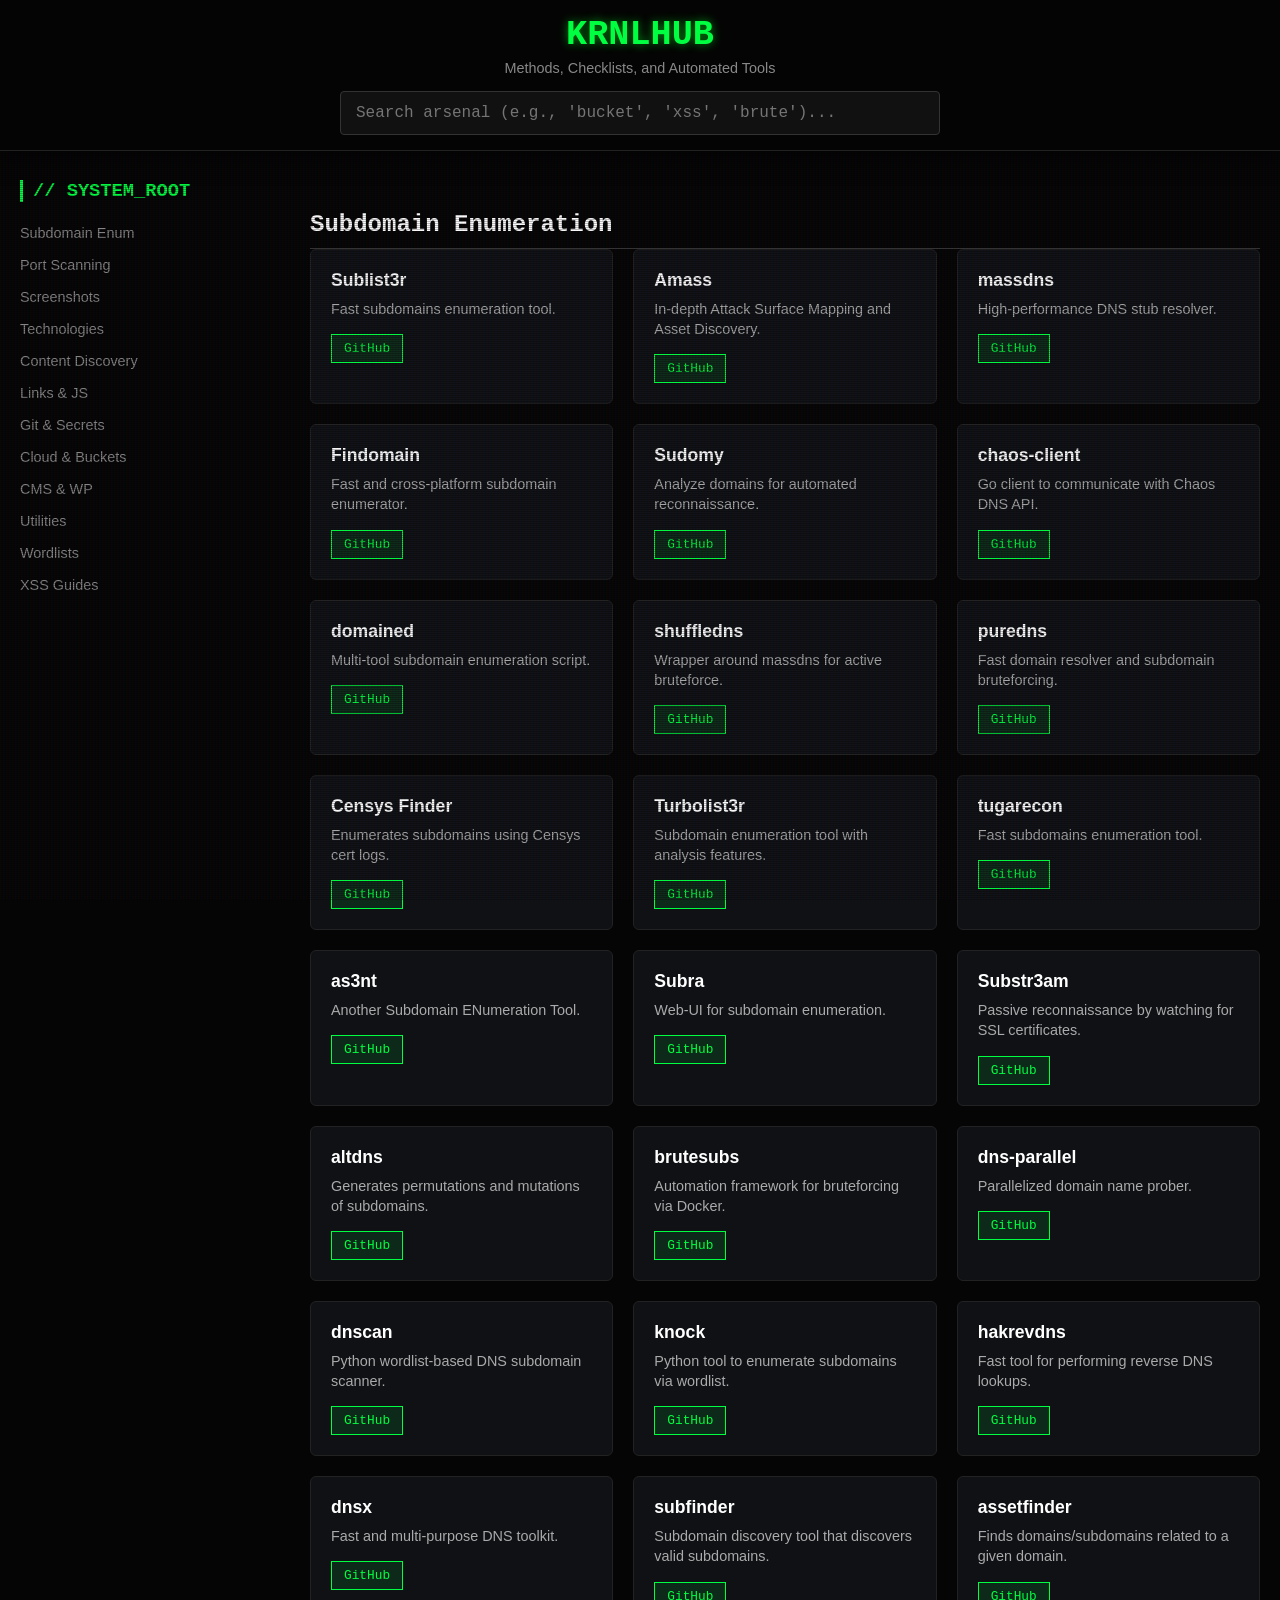
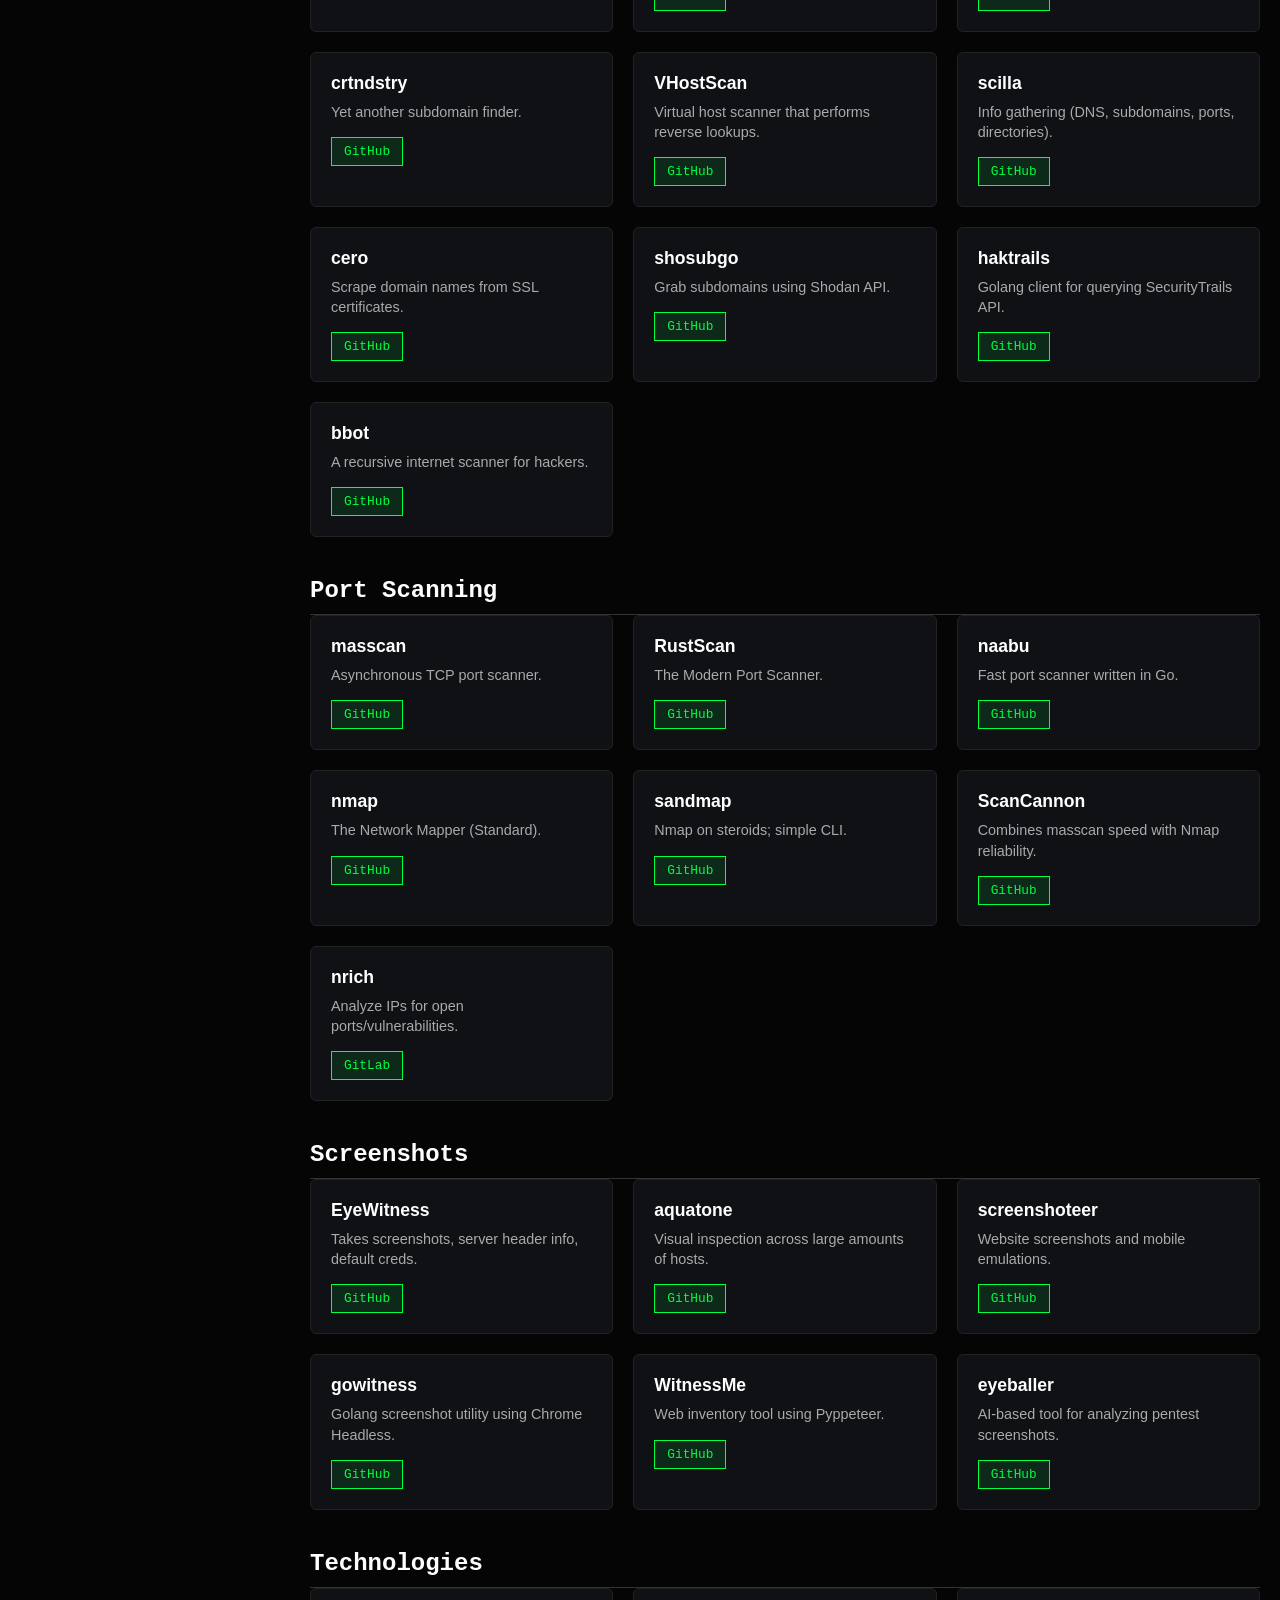
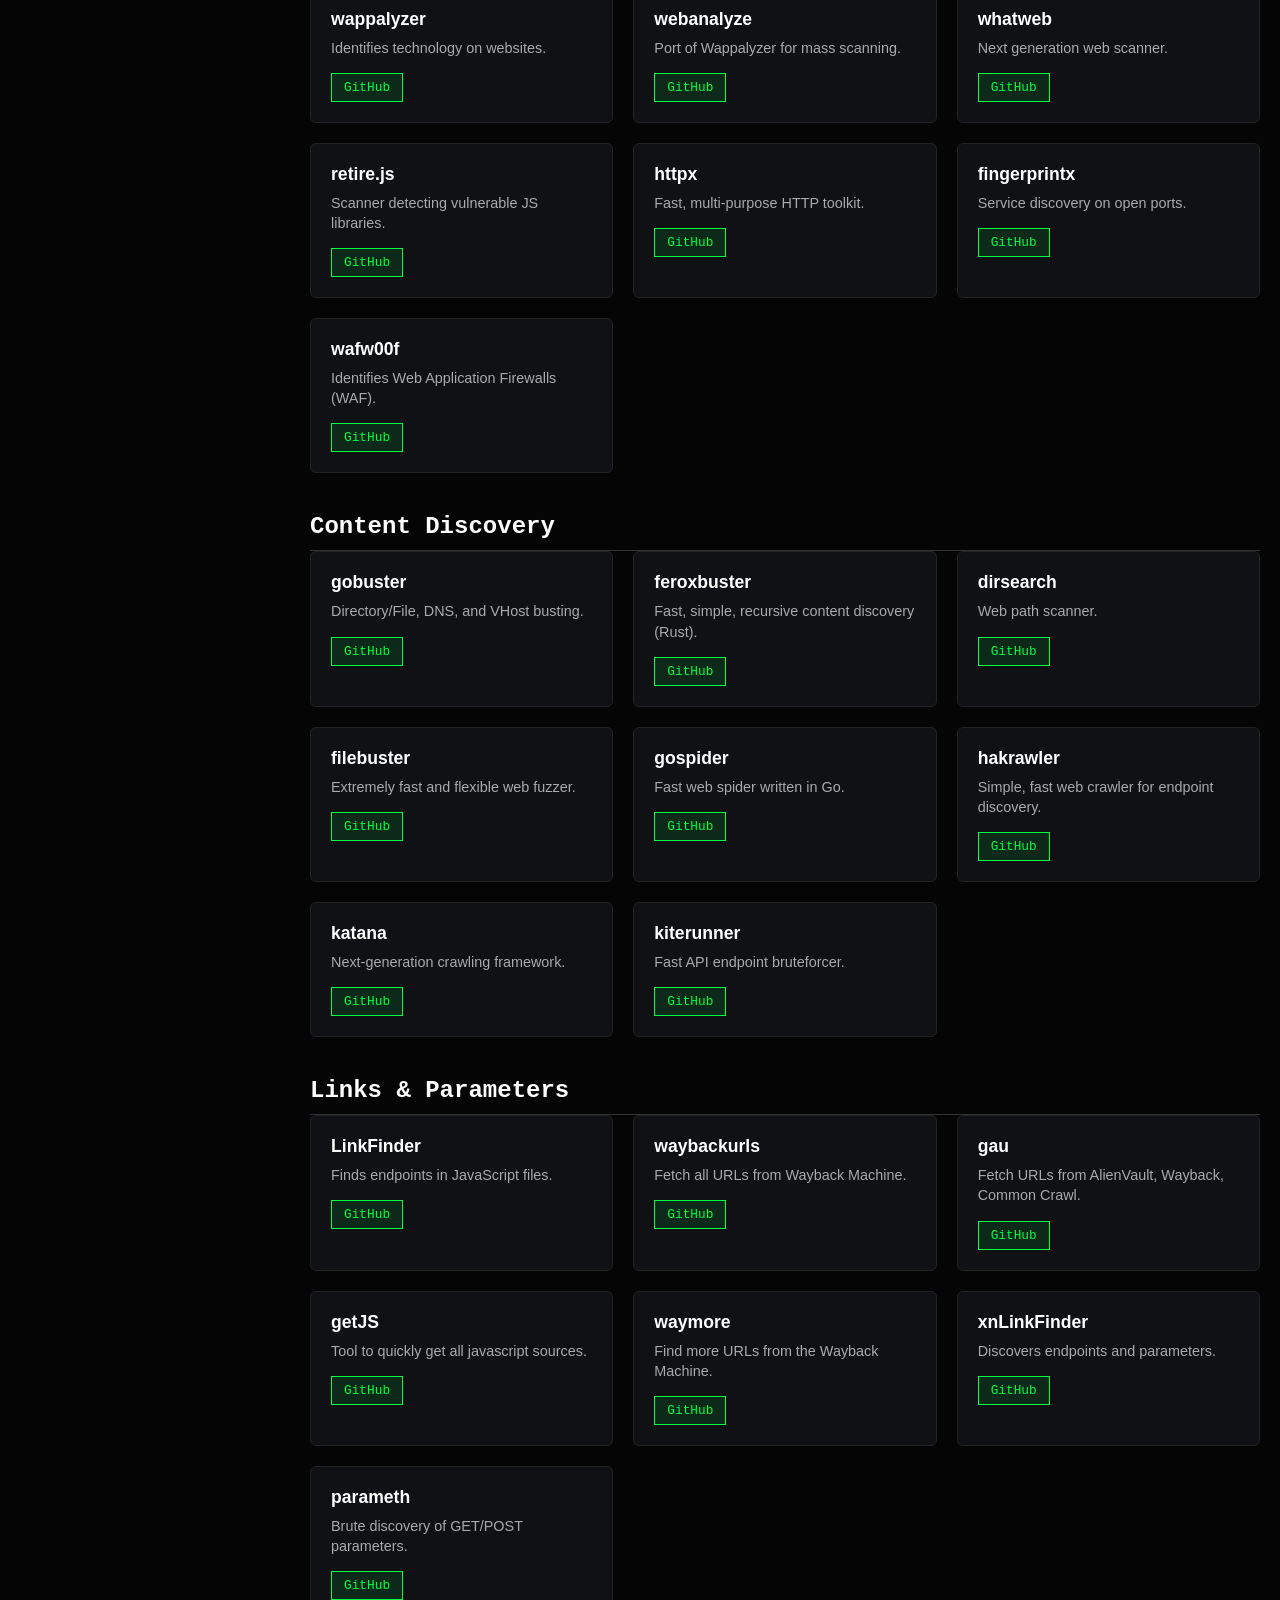
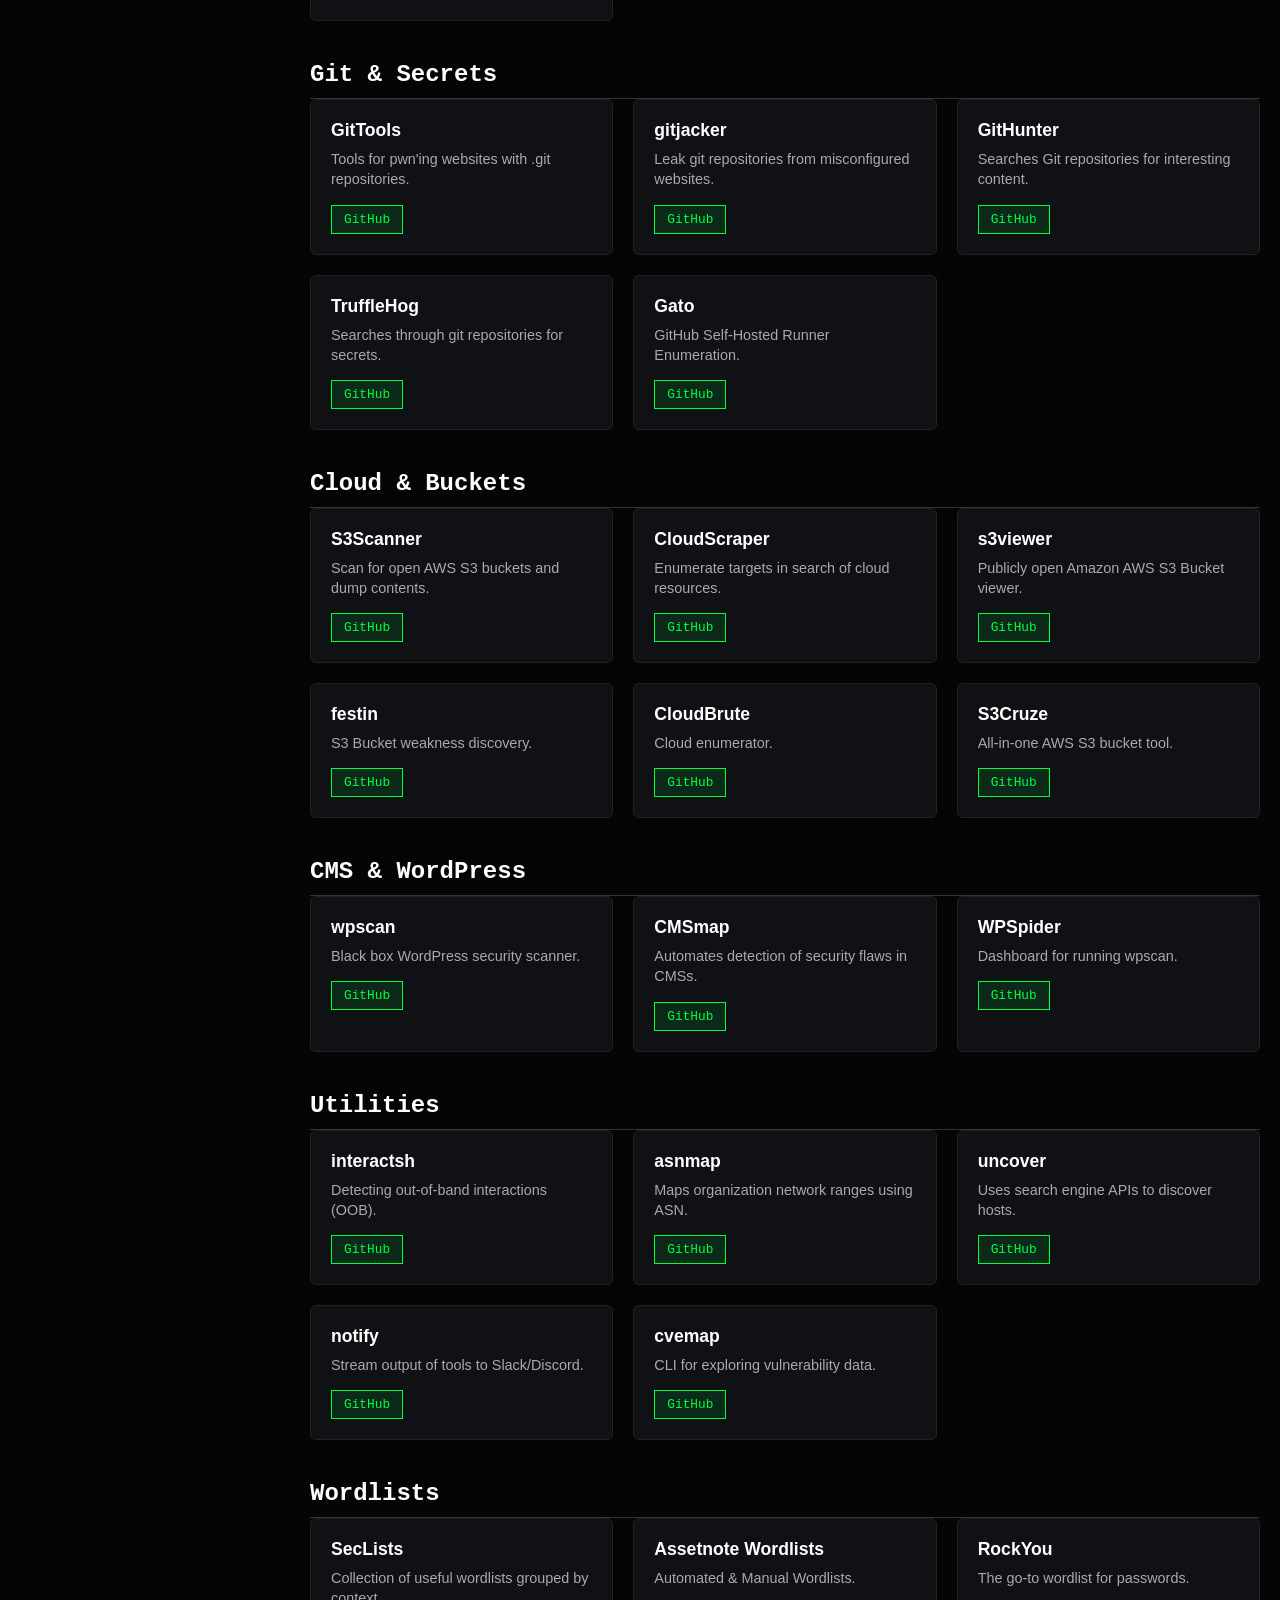
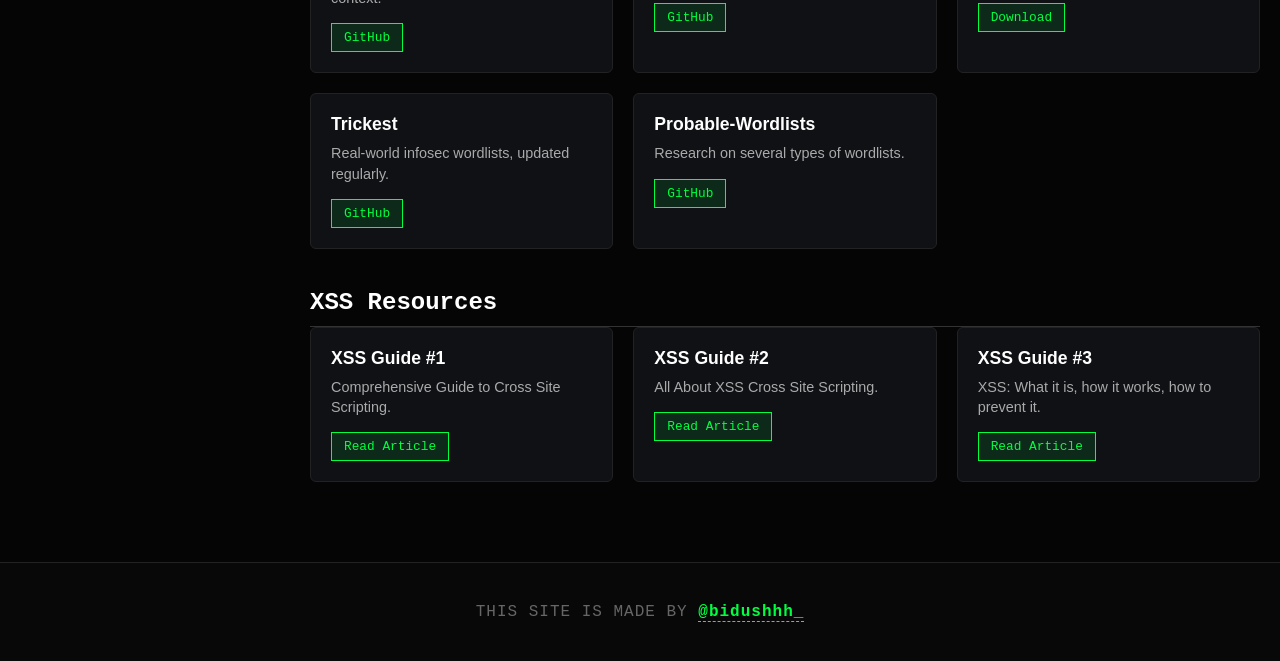
==== commit 80bd8504: "Update index.html" ====
--- a/index.html
+++ b/index.html
@@ -605,9 +605,10 @@
     </div>
 
     <footer>
-        <p>THIS SITE IS MADE BY <a href="https://instagram.com/bidush.exe" target="_blank">@bidush.exe</a></p>
+        <p>THIS SITE IS MADE BY <a href="https://instagram.com/bidushhh_" target="_blank">@bidushhh_</a></p>
     </footer>
 
     <script src="script.js"></script>
 </body>
 </html>
+
--- a/style.css
+++ b/style.css
@@ -2,20 +2,18 @@
     --bg-color: #050505;
     --card-bg: #0f1115;
     --text-main: #e0e0e0;
-    --primary: #00ff41; /* Hacker Green */
+    --primary: #00ff41;
     --secondary: #008F11;
-    --accent: #ff0055;
     --font-mono: 'Courier New', Courier, monospace;
     --font-sans: 'Segoe UI', Tahoma, Geneva, Verdana, sans-serif;
 }
 
-* {
-    box-sizing: border-box;
-    margin: 0;
-    padding: 0;
-    scrollbar-width: thin;
-    scrollbar-color: var(--secondary) var(--bg-color);
+html {
+    scroll-behavior: smooth;
+    scroll-padding-top: 180px; /* Prevents links from hiding behind header */
 }
+
+* { box-sizing: border-box; margin: 0; padding: 0; }
 
 body {
     background-color: var(--bg-color);
@@ -24,187 +22,163 @@
     overflow-x: hidden;
 }
 
-/* --- CRT Scanline Effect Overlay --- */
+/* CRT Overlay Effect */
 body::before {
-    content: " ";
-    display: block;
-    position: fixed;
-    top: 0;
-    left: 0;
-    bottom: 0;
-    right: 0;
+    content: " "; display: block; position: fixed; top: 0; left: 0; bottom: 0; right: 0;
     background: linear-gradient(rgba(18, 16, 16, 0) 50%, rgba(0, 0, 0, 0.25) 50%), linear-gradient(90deg, rgba(255, 0, 0, 0.06), rgba(0, 255, 0, 0.02), rgba(0, 0, 255, 0.06));
-    z-index: 2;
-    background-size: 100% 2px, 3px 100%;
-    pointer-events: none;
+    z-index: 2; background-size: 100% 2px, 3px 100%; pointer-events: none;
 }
 
-/* --- Header & Hero --- */
+/* --- HEADER (Layout Fixed) --- */
 header {
-    text-align: center;
-    padding: 4rem 1rem;
+    position: sticky;
+    top: 0;
+    z-index: 1000;
+    background: rgba(5, 5, 5, 0.95);
+    backdrop-filter: blur(10px);
+    border-bottom: 1px solid #222;
+    padding: 15px;
+    display: flex;
+    flex-direction: column;
+    gap: 15px; /* Adds space between Title row and Search row */
+    box-shadow: 0 5px 20px rgba(0,0,0,0.5);
+}
+
+/* Row 1: Hamburger + Title */
+.header-content {
+    display: flex;
+    align-items: center;
+    justify-content: center; /* Centers title */
     position: relative;
-    border-bottom: 1px solid #222;
+    width: 100%;
 }
+
+/* Hamburger (Now relative to the Flex container) */
+.hamburger { 
+    display: none; 
+    cursor: pointer; 
+    position: absolute; /* Kept absolute to stay on the left without pushing Title off-center */
+    left: 0; 
+    top: 50%;
+    transform: translateY(-50%); /* Perfectly centered vertically */
+    z-index: 1001; 
+}
+.hamburger span { display: block; width: 25px; height: 3px; background-color: var(--primary); margin: 5px 0; box-shadow: 0 0 5px var(--primary); transition: 0.3s; }
 
 h1 {
     font-family: var(--font-mono);
-    font-size: 2.5rem;
-    text-transform: uppercase;
-    letter-spacing: 2px;
+    font-size: 2.2rem;
     color: var(--primary);
     text-shadow: 0 0 10px var(--secondary);
-    margin-bottom: 10px;
+    text-align: center;
+    margin: 0;
 }
 
-.subtitle {
-    font-size: 1rem;
-    color: #888;
-    max-width: 600px;
-    margin: 0 auto 30px auto;
+/* Subtitle (Hidden on small screens to save space) */
+.subtitle { 
+    color: #888; 
+    font-size: 0.9rem; 
+    text-align: center; 
+    margin-top: -10px; 
 }
 
-/* --- Search Bar --- */
+/* Search Bar (Row 2) */
 .search-container {
+    width: 100%;
     max-width: 600px;
     margin: 0 auto;
-    position: relative;
 }
 
 #searchInput {
     width: 100%;
-    padding: 15px 20px;
+    padding: 12px 15px;
     background: #111;
     border: 1px solid #333;
     color: var(--primary);
     font-family: var(--font-mono);
-    font-size: 1.1rem;
+    font-size: 1rem;
     border-radius: 4px;
-    transition: 0.3s;
 }
+#searchInput:focus { outline: none; border-color: var(--primary); box-shadow: 0 0 10px rgba(0, 255, 65, 0.2); }
 
-#searchInput:focus {
-    outline: none;
-    border-color: var(--primary);
-    box-shadow: 0 0 15px rgba(0, 255, 65, 0.2);
-}
-
-/* --- Main Layout --- */
+/* --- MAIN LAYOUT --- */
 .container {
-    max-width: 1200px;
+    max-width: 1400px;
     margin: 0 auto;
-    padding: 40px 20px;
+    padding: 20px;
     display: grid;
     grid-template-columns: 250px 1fr;
     gap: 40px;
 }
 
-/* --- Sidebar Navigation --- */
+/* Sidebar (Desktop) */
 .sidebar {
     position: sticky;
-    top: 40px;
+    top: 180px; 
     height: fit-content;
+    max-height: 80vh;
+    overflow-y: auto;
+}
+.sidebar h3 { color: var(--primary); font-family: var(--font-mono); margin-bottom: 15px; border-left: 3px solid var(--primary); padding-left: 10px; }
+.nav-links a { display: block; color: #888; text-decoration: none; padding: 8px 0; transition: 0.2s; font-size: 0.9rem; }
+.nav-links a:hover { color: #fff; transform: translateX(5px); color: var(--primary); }
+
+/* Mobile Menu Overlay */
+.mobile-menu {
+    display: none;
+    position: fixed; top: 0; left: 0; width: 100%; height: 100vh;
+    background: rgba(5, 5, 5, 0.98);
+    z-index: 999; 
+    flex-direction: column;
+    align-items: center;
+    padding-top: 140px; /* Pushes links down so they don't hide behind header */
+}
+.mobile-nav-links { overflow-y: auto; width: 100%; text-align: center; }
+.mobile-nav-links a {
+    font-family: var(--font-mono);
+    font-size: 1.2rem;
+    color: #fff;
+    text-decoration: none;
+    margin: 20px 0;
+    display: block;
+    border-bottom: 1px solid #111;
+    padding-bottom: 10px;
 }
 
-.sidebar h3 {
-    color: var(--primary);
+/* Tool Cards */
+.section-title { font-family: var(--font-mono); color: #fff; border-bottom: 1px solid #333; padding-bottom: 10px; margin-top: 40px; scroll-margin-top: 200px; }
+.tools-grid { display: grid; grid-template-columns: repeat(auto-fill, minmax(280px, 1fr)); gap: 20px; }
+.card { background: var(--card-bg); border: 1px solid #222; padding: 20px; border-radius: 6px; transition: 0.3s; animation: fadeIn 0.5s ease-in-out; }
+.card:hover { transform: translateY(-5px); border-color: var(--primary); box-shadow: 0 5px 15px rgba(0,0,0,0.5); }
+.card h4 { color: #fff; margin-bottom: 8px; font-size: 1.1rem; }
+.card p { color: #aaa; font-size: 0.9rem; margin-bottom: 15px; line-height: 1.4; }
+.btn { display: inline-block; padding: 6px 12px; background: rgba(0, 255, 65, 0.1); color: var(--primary); text-decoration: none; border: 1px solid var(--primary); font-size: 0.8rem; font-family: var(--font-mono); transition: 0.2s; cursor: pointer; }
+.btn:hover { background: var(--primary); color: #000; }
+
+@keyframes fadeIn { from { opacity: 0; transform: translateY(10px); } to { opacity: 1; transform: translateY(0); } }
+
+/* Footer */
+footer {
+    text-align: center;
+    padding: 40px 20px;
+    border-top: 1px solid #222;
+    margin-top: 60px;
+    background: #080808;
+    color: #666;
     font-family: var(--font-mono);
-    margin-bottom: 15px;
-    border-left: 3px solid var(--primary);
-    padding-left: 10px;
+    letter-spacing: 1px;
 }
 
-.nav-links a {
-    display: block;
-    color: #888;
-    text-decoration: none;
-    padding: 8px 0;
-    transition: 0.2s;
-    font-size: 0.9rem;
+footer a { color: var(--primary); text-decoration: none; font-weight: bold; border-bottom: 1px dashed var(--primary); transition: 0.3s; }
+footer a:hover { background: var(--primary); color: #000; }
+
+/* --- RESPONSIVE LOGIC --- */
+@media (max-width: 900px) {
+    .container { grid-template-columns: 1fr; }
+    .sidebar { display: none; }
+    .hamburger { display: block; }
+    .subtitle { display: none; } /* Hide subtitle on mobile */
+    
+    header { gap: 10px; padding: 10px; } /* Slightly tighter spacing on mobile */
+    h1 { font-size: 1.8rem; }
 }
-
-.nav-links a:hover {
-    color: #fff;
-    transform: translateX(5px);
-}
-
-/* --- Content Sections --- */
-.section-title {
-    font-family: var(--font-mono);
-    color: #fff;
-    font-size: 1.8rem;
-    margin-bottom: 20px;
-    border-bottom: 1px solid #333;
-    padding-bottom: 10px;
-    margin-top: 40px;
-}
-
-.section-title:first-of-type {
-    margin-top: 0;
-}
-
-.tools-grid {
-    display: grid;
-    grid-template-columns: repeat(auto-fill, minmax(280px, 1fr));
-    gap: 20px;
-}
-
-/* --- Tool Card --- */
-.card {
-    background: var(--card-bg);
-    border: 1px solid #222;
-    padding: 20px;
-    border-radius: 6px;
-    transition: all 0.3s ease;
-    position: relative;
-    overflow: hidden;
-    animation: fadeIn 0.5s ease-in-out;
-}
-
-.card:hover {
-    transform: translateY(-5px);
-    border-color: var(--primary);
-    box-shadow: 0 5px 15px rgba(0,0,0,0.5);
-}
-
-.card h4 {
-    color: #fff;
-    margin-bottom: 8px;
-    font-size: 1.2rem;
-}
-
-.card p {
-    color: #aaa;
-    font-size: 0.9rem;
-    margin-bottom: 15px;
-    line-height: 1.4;
-}
-
-.btn {
-    display: inline-block;
-    padding: 6px 12px;
-    background: rgba(0, 255, 65, 0.1);
-    color: var(--primary);
-    text-decoration: none;
-    border: 1px solid var(--primary);
-    font-size: 0.8rem;
-    font-family: var(--font-mono);
-    transition: 0.2s;
-}
-
-.btn:hover {
-    background: var(--primary);
-    color: #000;
-}
-
-/* --- Animations --- */
-@keyframes fadeIn {
-    from { opacity: 0; transform: translateY(10px); }
-    to { opacity: 1; transform: translateY(0); }
-}
-
-/* Responsive */
-@media (max-width: 768px) {
-    .container { grid-template-columns: 1fr; }
-    .sidebar { display: none; } /* Hide sidebar on mobile */
-}
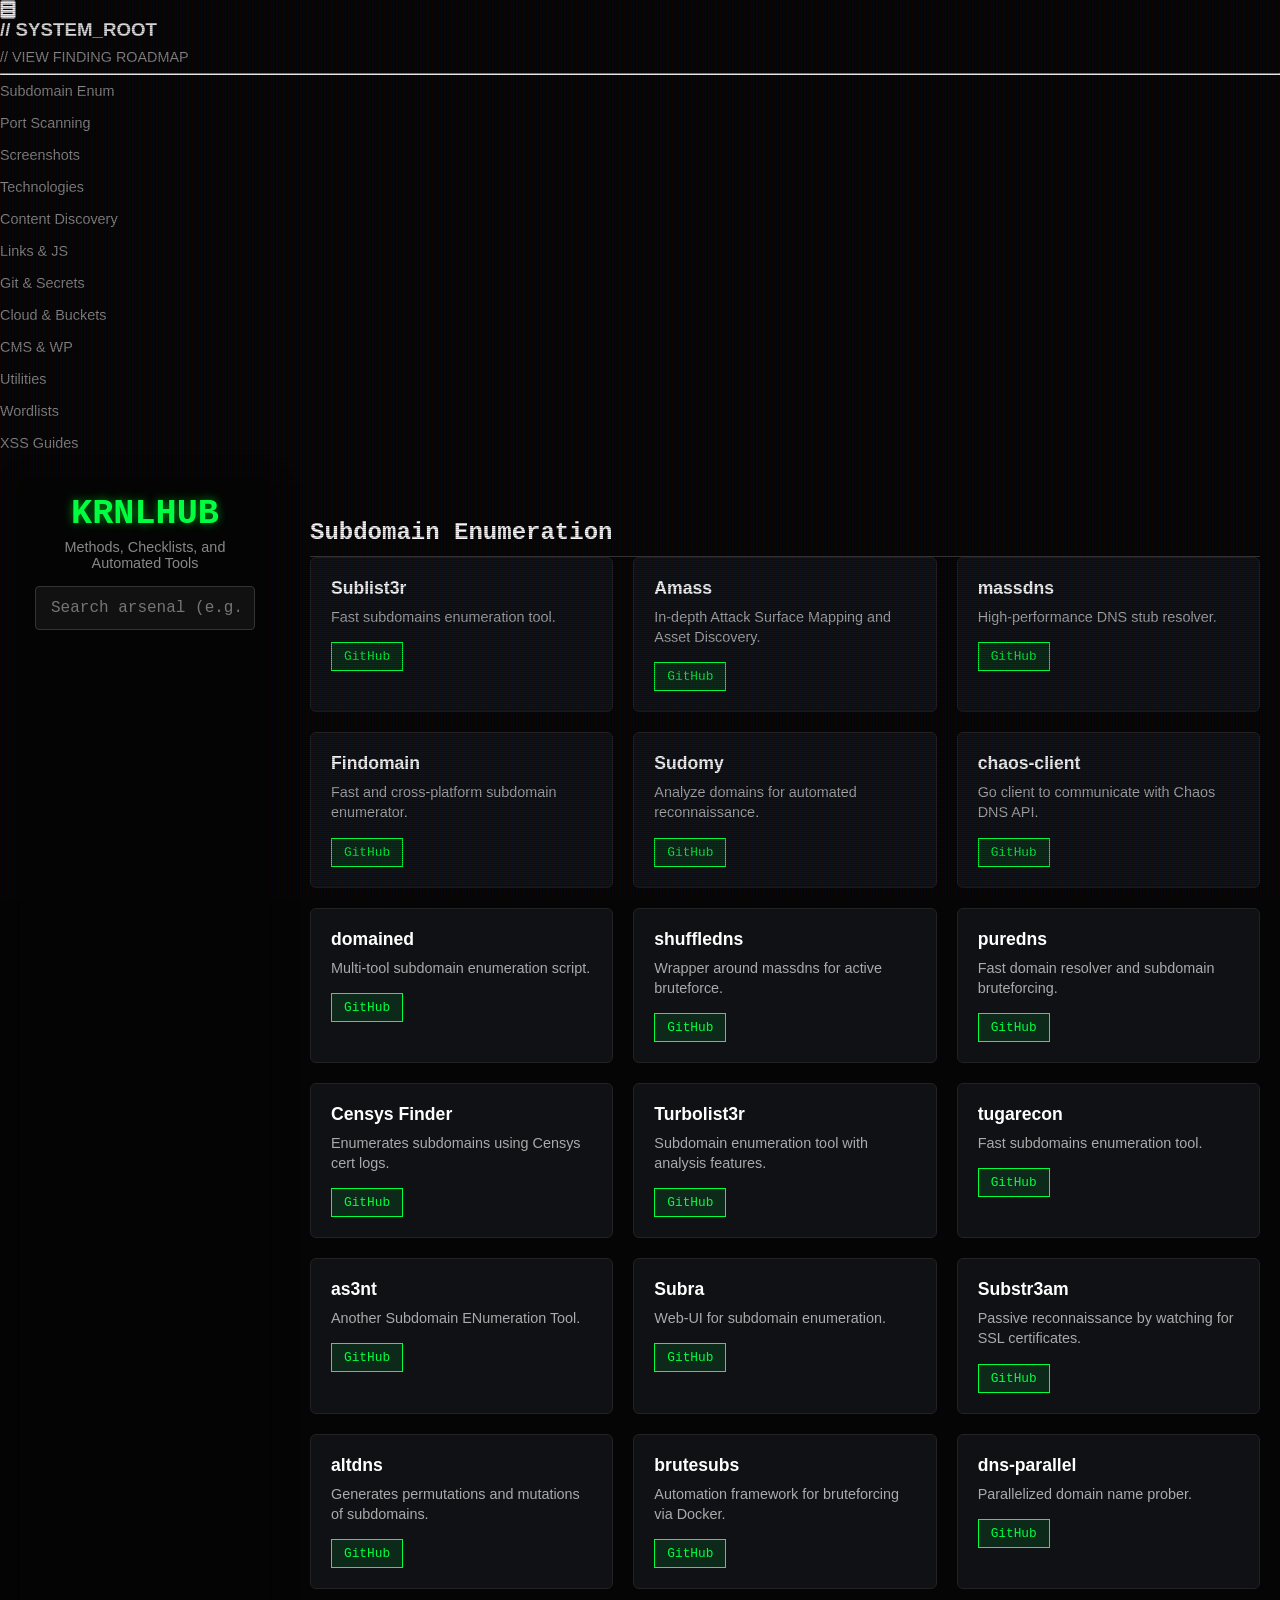
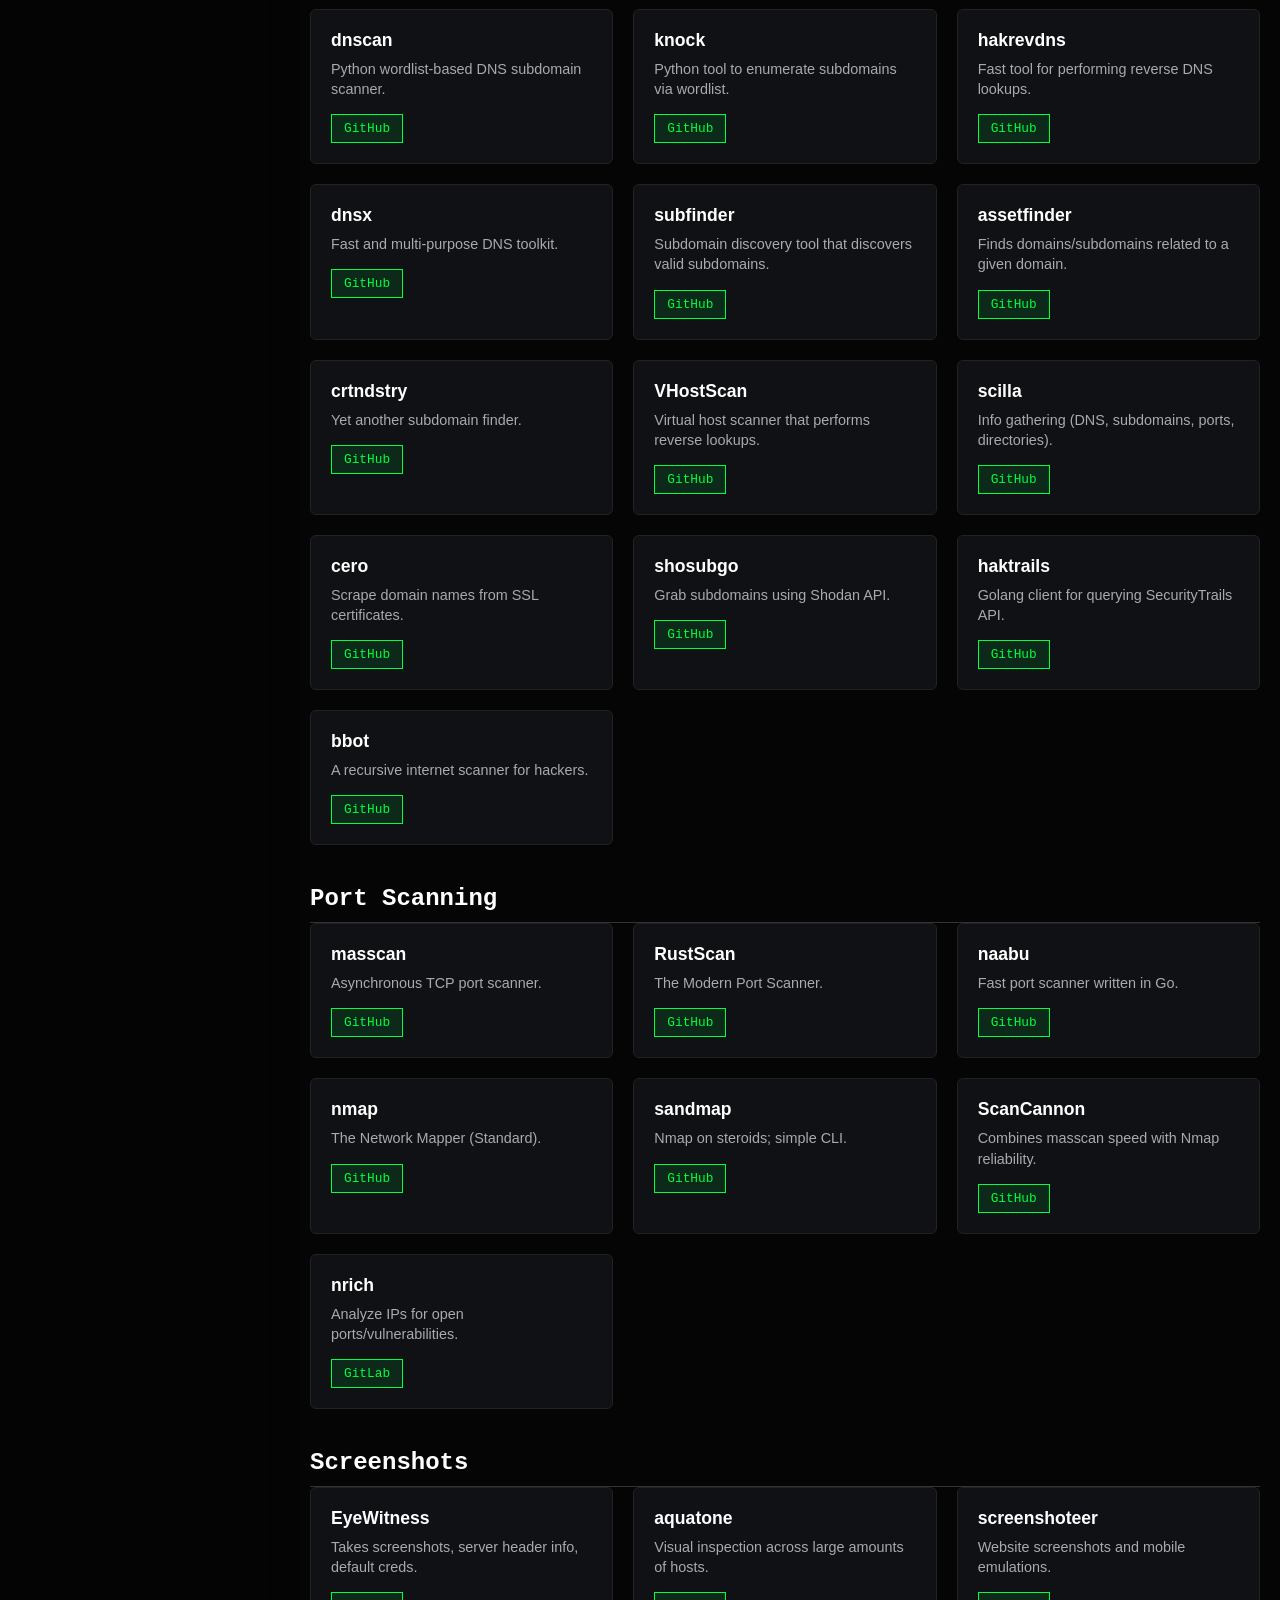
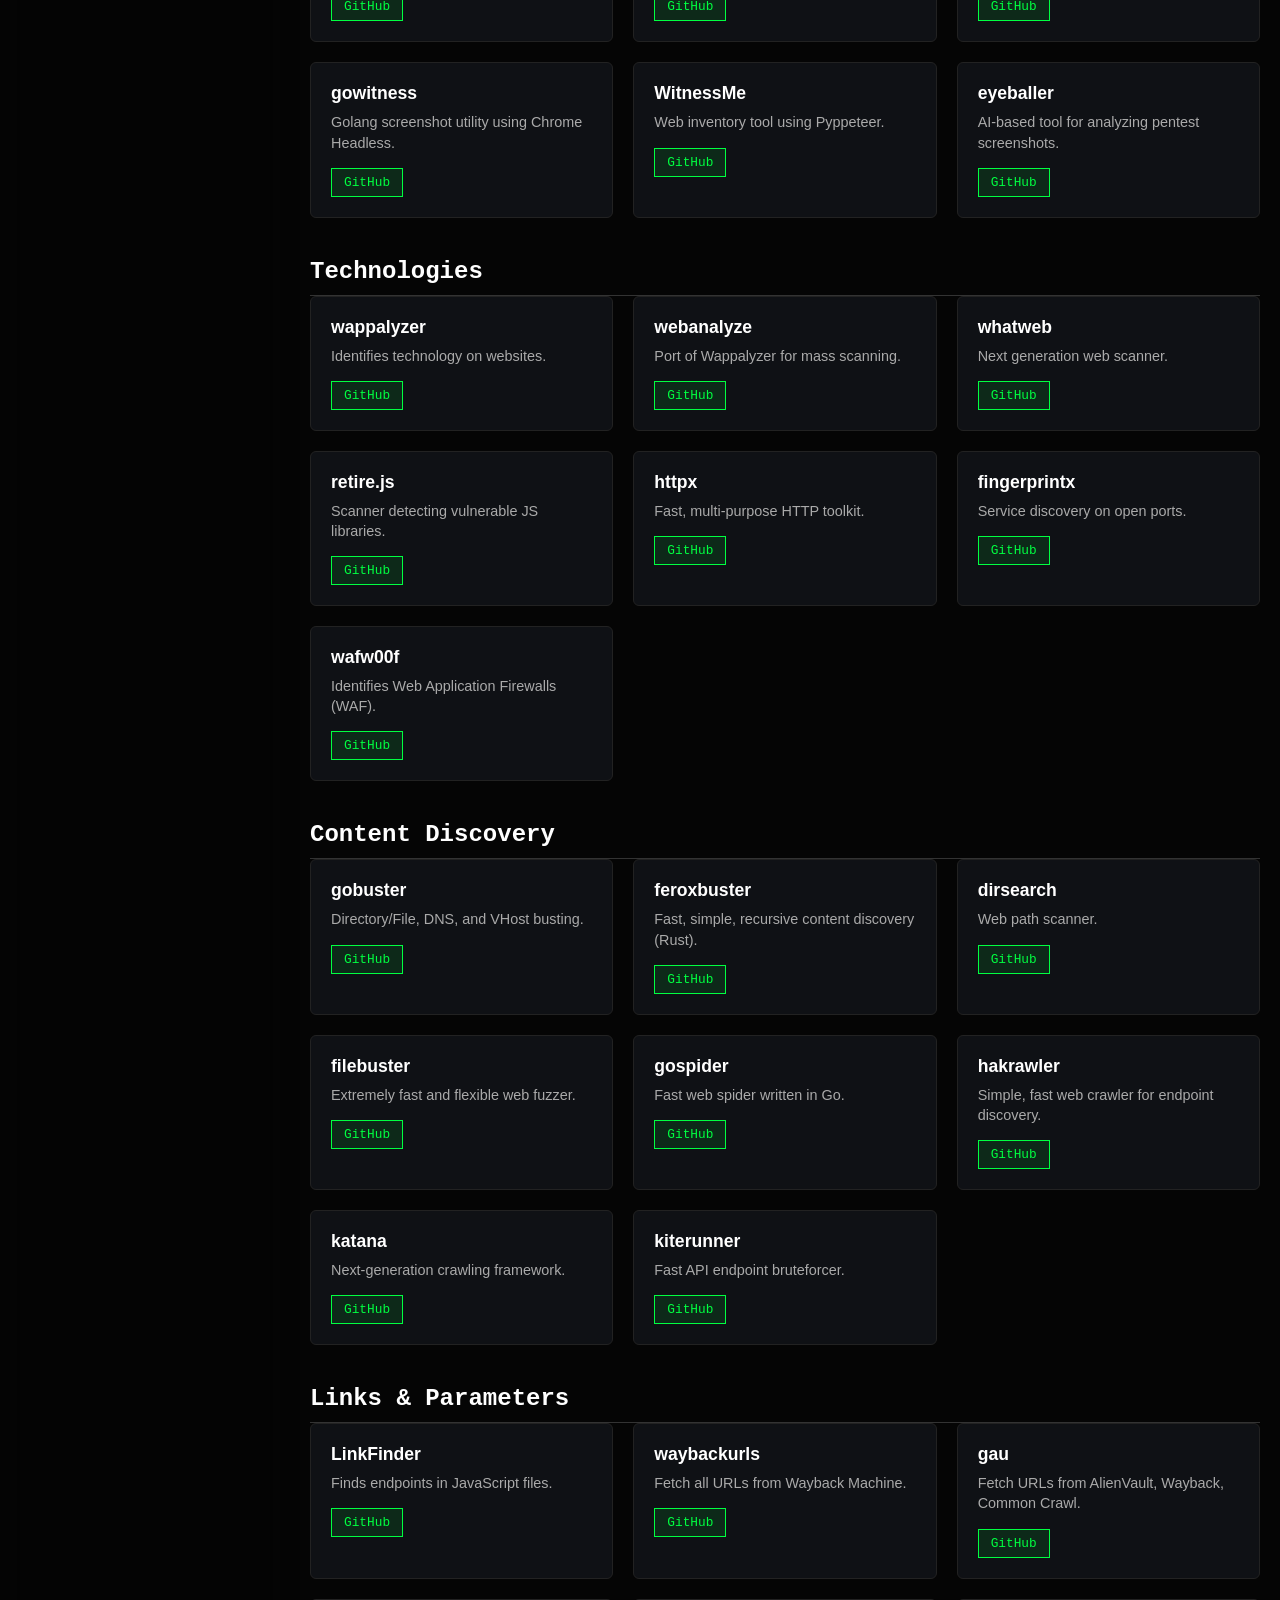
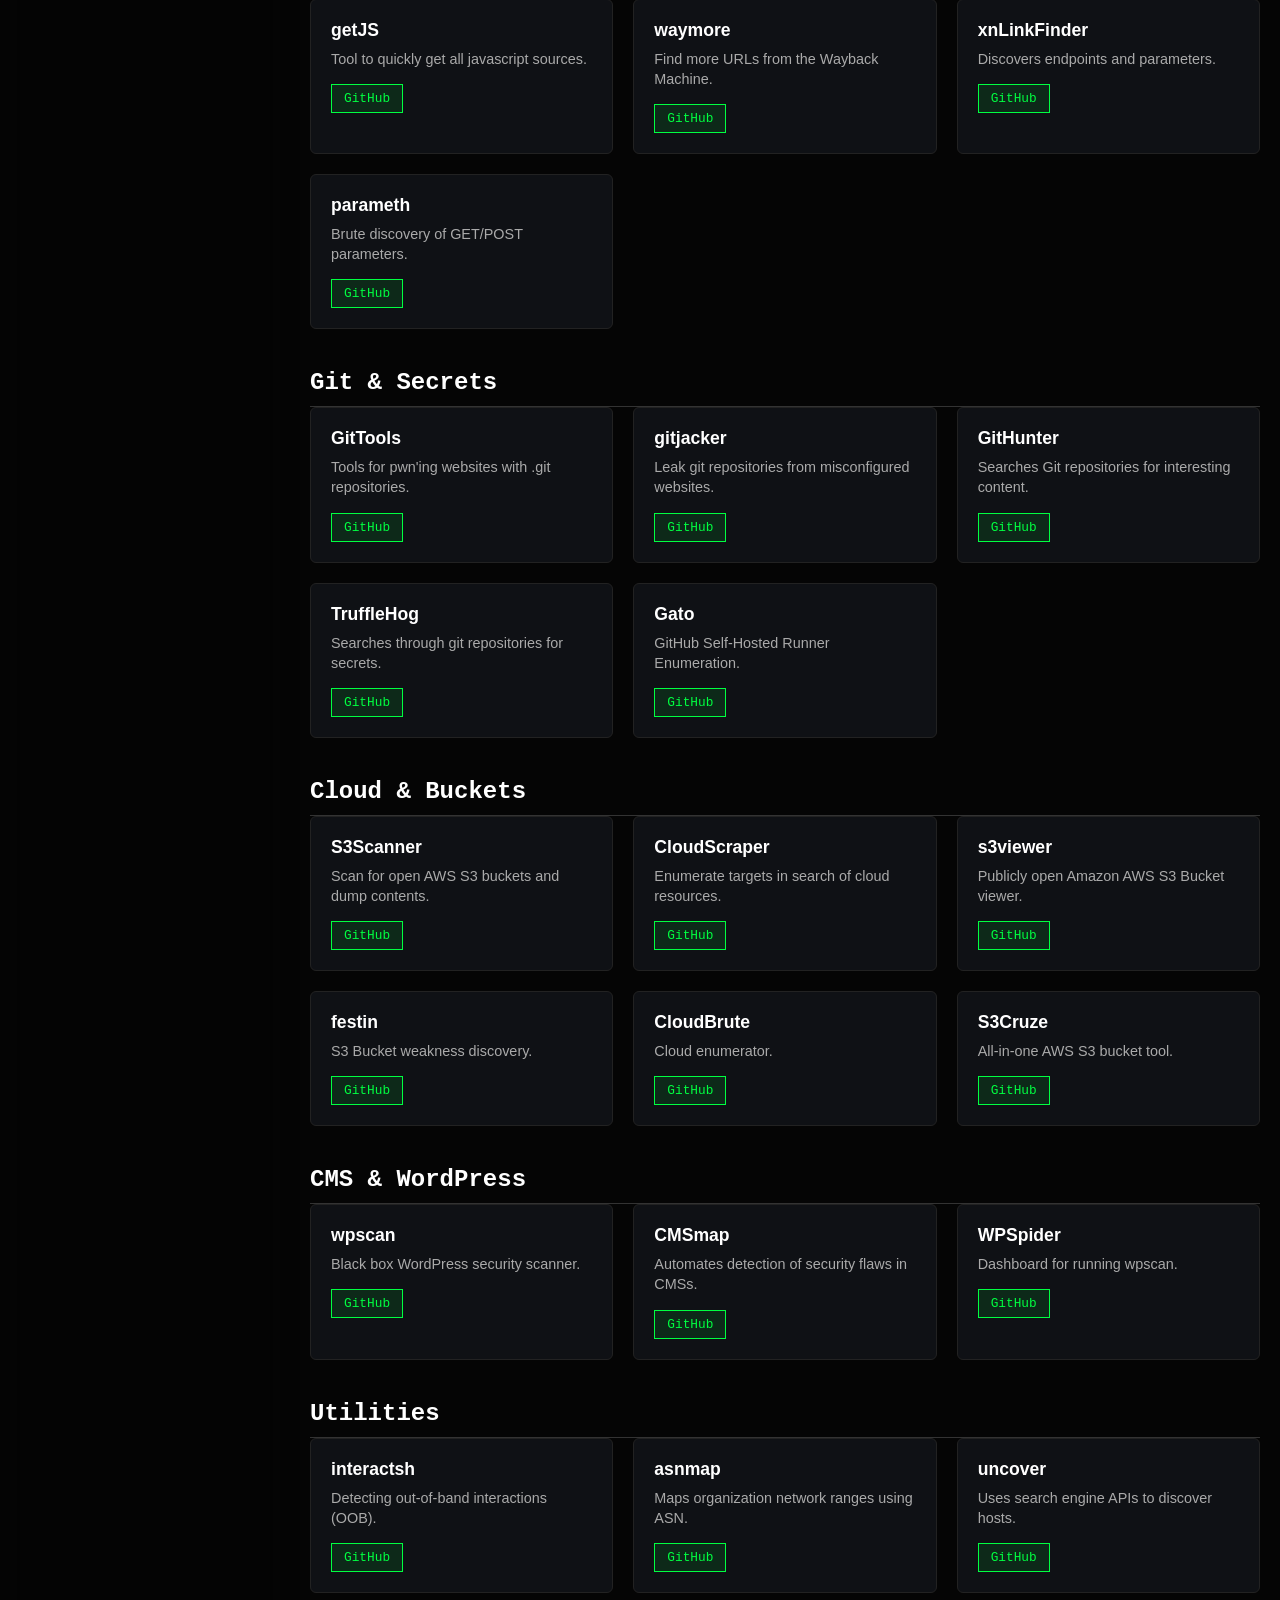
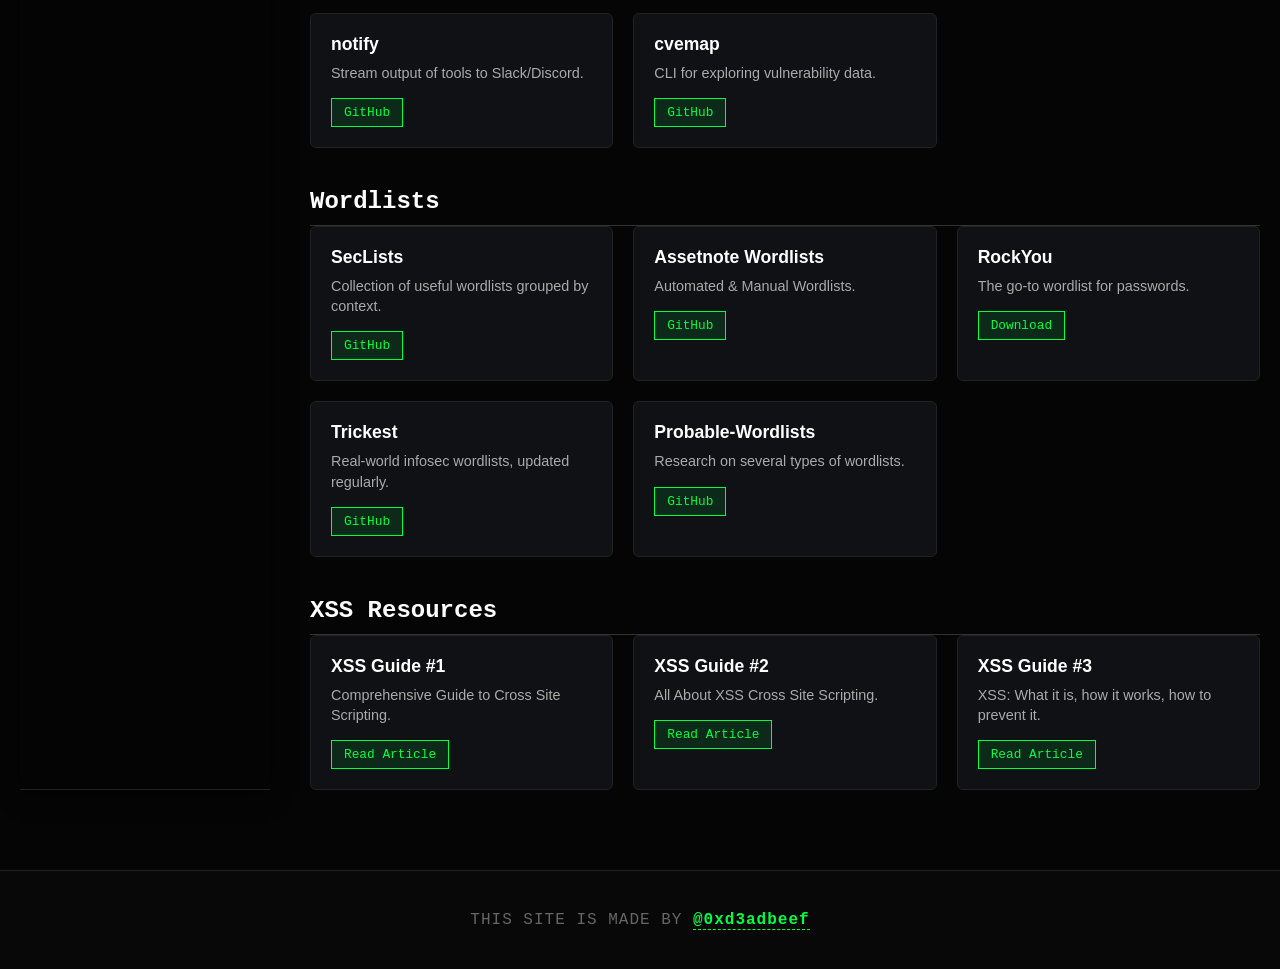
==== commit 6cf803fa: "Update fmt.Println message from 'Hello' to 'Goodbye'" ====
--- a/index.html
+++ b/index.html
@@ -4,65 +4,44 @@
     <meta charset="UTF-8">
     <meta name="viewport" content="width=device-width, initial-scale=1.0">
     <title>KRNLHUB // Red Team Dashboard</title>
+    <link href="https://fonts.googleapis.com/css2?family=Fira+Code:wght@300;400;500;600&display=swap" rel="stylesheet">
     <link rel="stylesheet" href="style.css">
 </head>
 <body>
 
-    <header>
-        <div class="header-content">
-            <div class="hamburger" onclick="toggleMenu()">
-                <span></span>
-                <span></span>
-                <span></span>
-            </div>
+    <button id="menu-toggle" aria-label="Toggle Menu">☰</button>
+    
+    <div id="sidebar">
+        <h3 class="sidebar-title">// SYSTEM_ROOT</h3>
+        <div class="nav-links">
+            <a href="roadmap.html" class="roadmap-link">// VIEW FINDING ROADMAP</a>
+            <hr class="nav-divider">
+            <a href="#subdomain">Subdomain Enum</a>
+            <a href="#port">Port Scanning</a>
+            <a href="#screens">Screenshots</a>
+            <a href="#tech">Technologies</a>
+            <a href="#content">Content Discovery</a>
+            <a href="#links">Links & JS</a>
+            <a href="#git">Git & Secrets</a>
+            <a href="#cloud">Cloud & Buckets</a>
+            <a href="#cms">CMS & WP</a>
+            <a href="#utils">Utilities</a>
+            <a href="#wordlists">Wordlists</a>
+            <a href="#xss">XSS Guides</a>
+        </div>
+    </div>
+
+    <main class="container">
+        <header>
+            <h1>KRNLHUB</h1>
+            <p class="subtitle">Methods, Checklists, and Automated Tools</p>
             
-            <h1>KRNLHUB</h1>
-        </div>
-        
-        <p class="subtitle">Methods, Checklists, and Automated Tools</p>
-        
-        <div class="search-container">
-            <input type="text" id="searchInput" placeholder="Search arsenal (e.g., 'bucket', 'xss', 'brute')..." onkeyup="filterTools()">
-        </div>
-    </header>
-
-    <div class="container">
-        <aside class="sidebar">
-            <h3>// SYSTEM_ROOT</h3>
-            <div class="nav-links">
-                <a href="#subdomain" onclick="closeMenu()">Subdomain Enum</a>
-                <a href="#port" onclick="closeMenu()">Port Scanning</a>
-                <a href="#screens" onclick="closeMenu()">Screenshots</a>
-                <a href="#tech" onclick="closeMenu()">Technologies</a>
-                <a href="#content" onclick="closeMenu()">Content Discovery</a>
-                <a href="#links" onclick="closeMenu()">Links & JS</a>
-                <a href="#git" onclick="closeMenu()">Git & Secrets</a>
-                <a href="#cloud" onclick="closeMenu()">Cloud & Buckets</a>
-                <a href="#cms" onclick="closeMenu()">CMS & WP</a>
-                <a href="#utils" onclick="closeMenu()">Utilities</a>
-                <a href="#wordlists" onclick="closeMenu()">Wordlists</a>
-                <a href="#xss" onclick="closeMenu()">XSS Guides</a>
-            </div>
-        </aside>
-
-        <div id="mobile-menu" class="mobile-menu">
-            <div class="mobile-nav-links">
-                <a href="#subdomain" onclick="toggleMenu()">Subdomain Enum</a>
-                <a href="#port" onclick="toggleMenu()">Port Scanning</a>
-                <a href="#screens" onclick="toggleMenu()">Screenshots</a>
-                <a href="#tech" onclick="toggleMenu()">Technologies</a>
-                <a href="#content" onclick="toggleMenu()">Content Discovery</a>
-                <a href="#links" onclick="toggleMenu()">Links & JS</a>
-                <a href="#git" onclick="toggleMenu()">Git & Secrets</a>
-                <a href="#cloud" onclick="toggleMenu()">Cloud & Buckets</a>
-                <a href="#cms" onclick="toggleMenu()">CMS & WP</a>
-                <a href="#utils" onclick="toggleMenu()">Utilities</a>
-                <a href="#wordlists" onclick="toggleMenu()">Wordlists</a>
-                <a href="#xss" onclick="toggleMenu()">XSS Guides</a>
-            </div>
-        </div>
-
-        <main id="tool-list">
+            <div class="search-container">
+                <input type="text" id="searchInput" placeholder="Search arsenal (e.g., 'bucket', 'xss', 'brute')..." onkeyup="filterTools()">
+            </div>
+        </header>
+
+        <div id="tool-list">
             
             <div id="subdomain" class="category-section">
                 <h2 class="section-title">Subdomain Enumeration</h2>
@@ -601,14 +580,13 @@
                 </div>
             </div>
 
-        </main>
-    </div>
+        </div>
+    </main>
 
     <footer>
-        <p>THIS SITE IS MADE BY <a href="https://instagram.com/bidushhh_" target="_blank">@bidushhh_</a></p>
+        <p>THIS SITE IS MADE BY <a href="https://instagram.com/0xd3adbeef" target="_blank">@0xd3adbeef</a></p>
     </footer>
 
     <script src="script.js"></script>
 </body>
 </html>
-
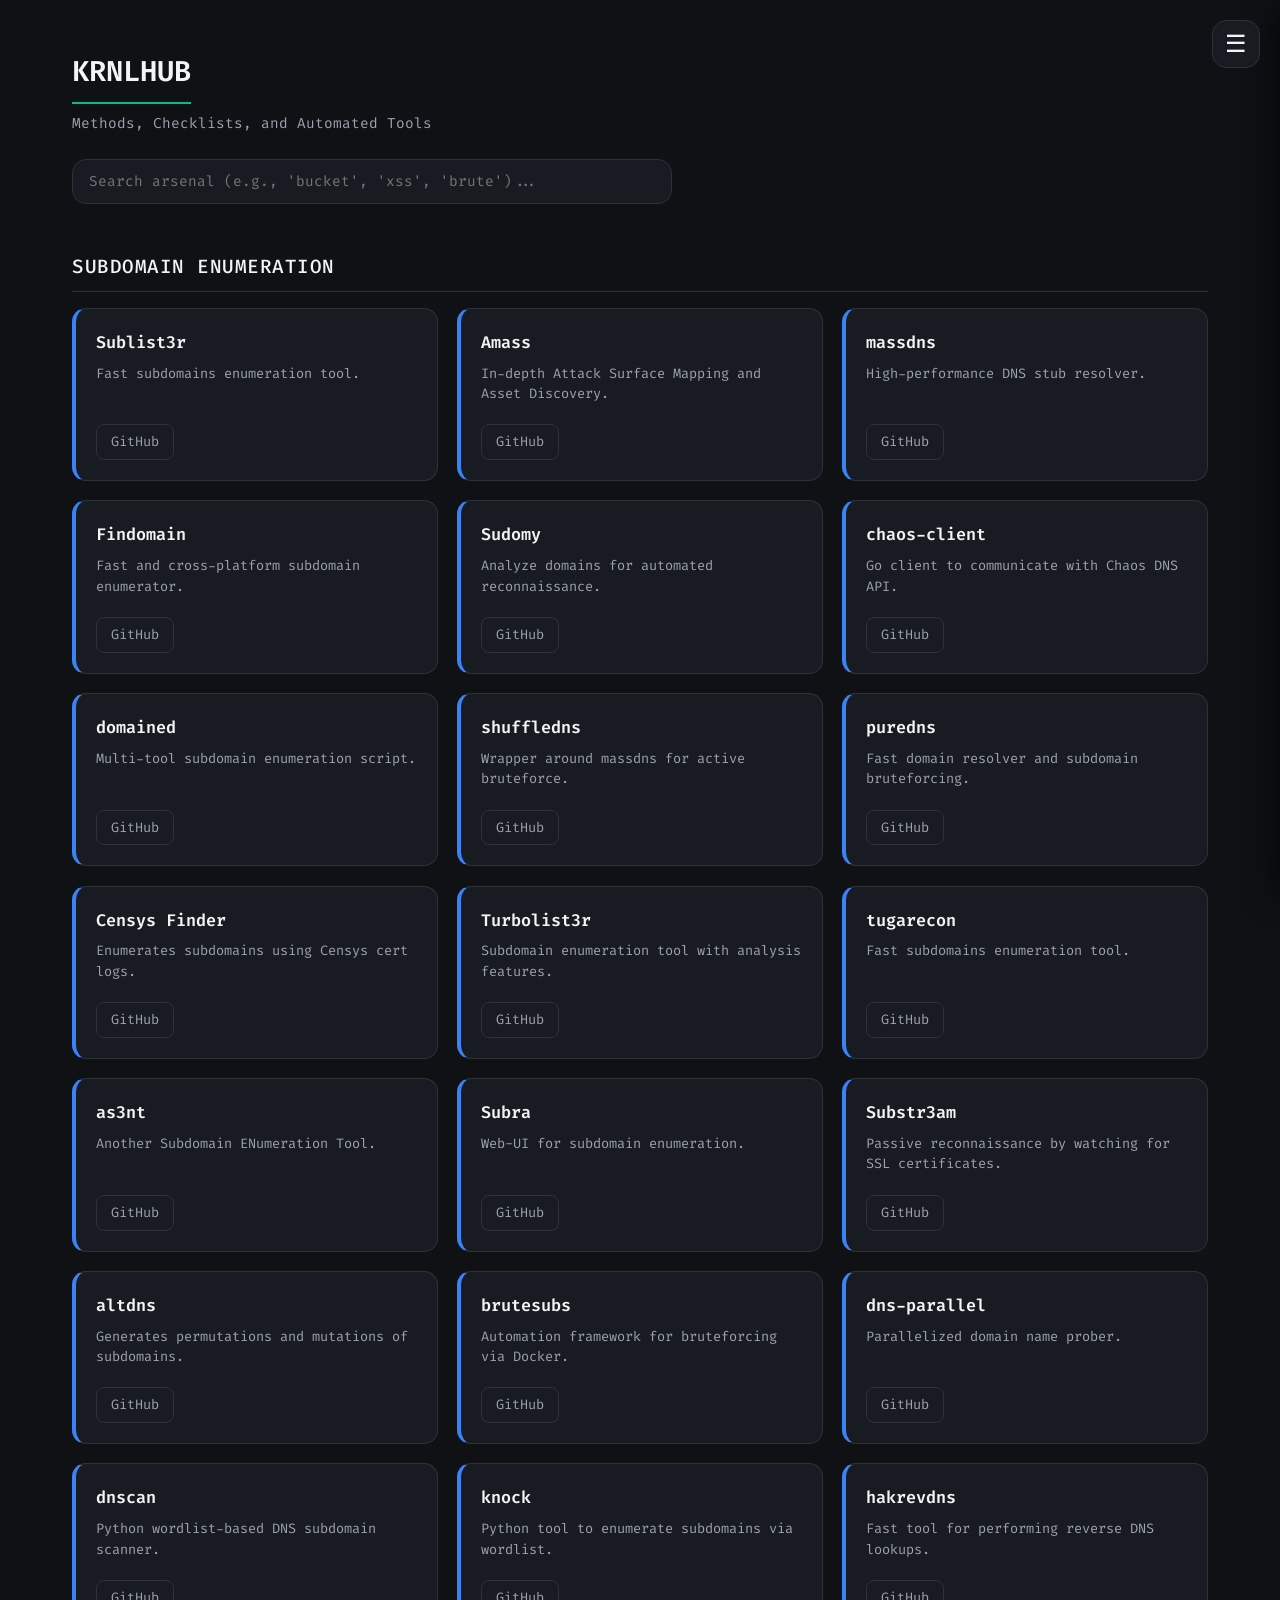
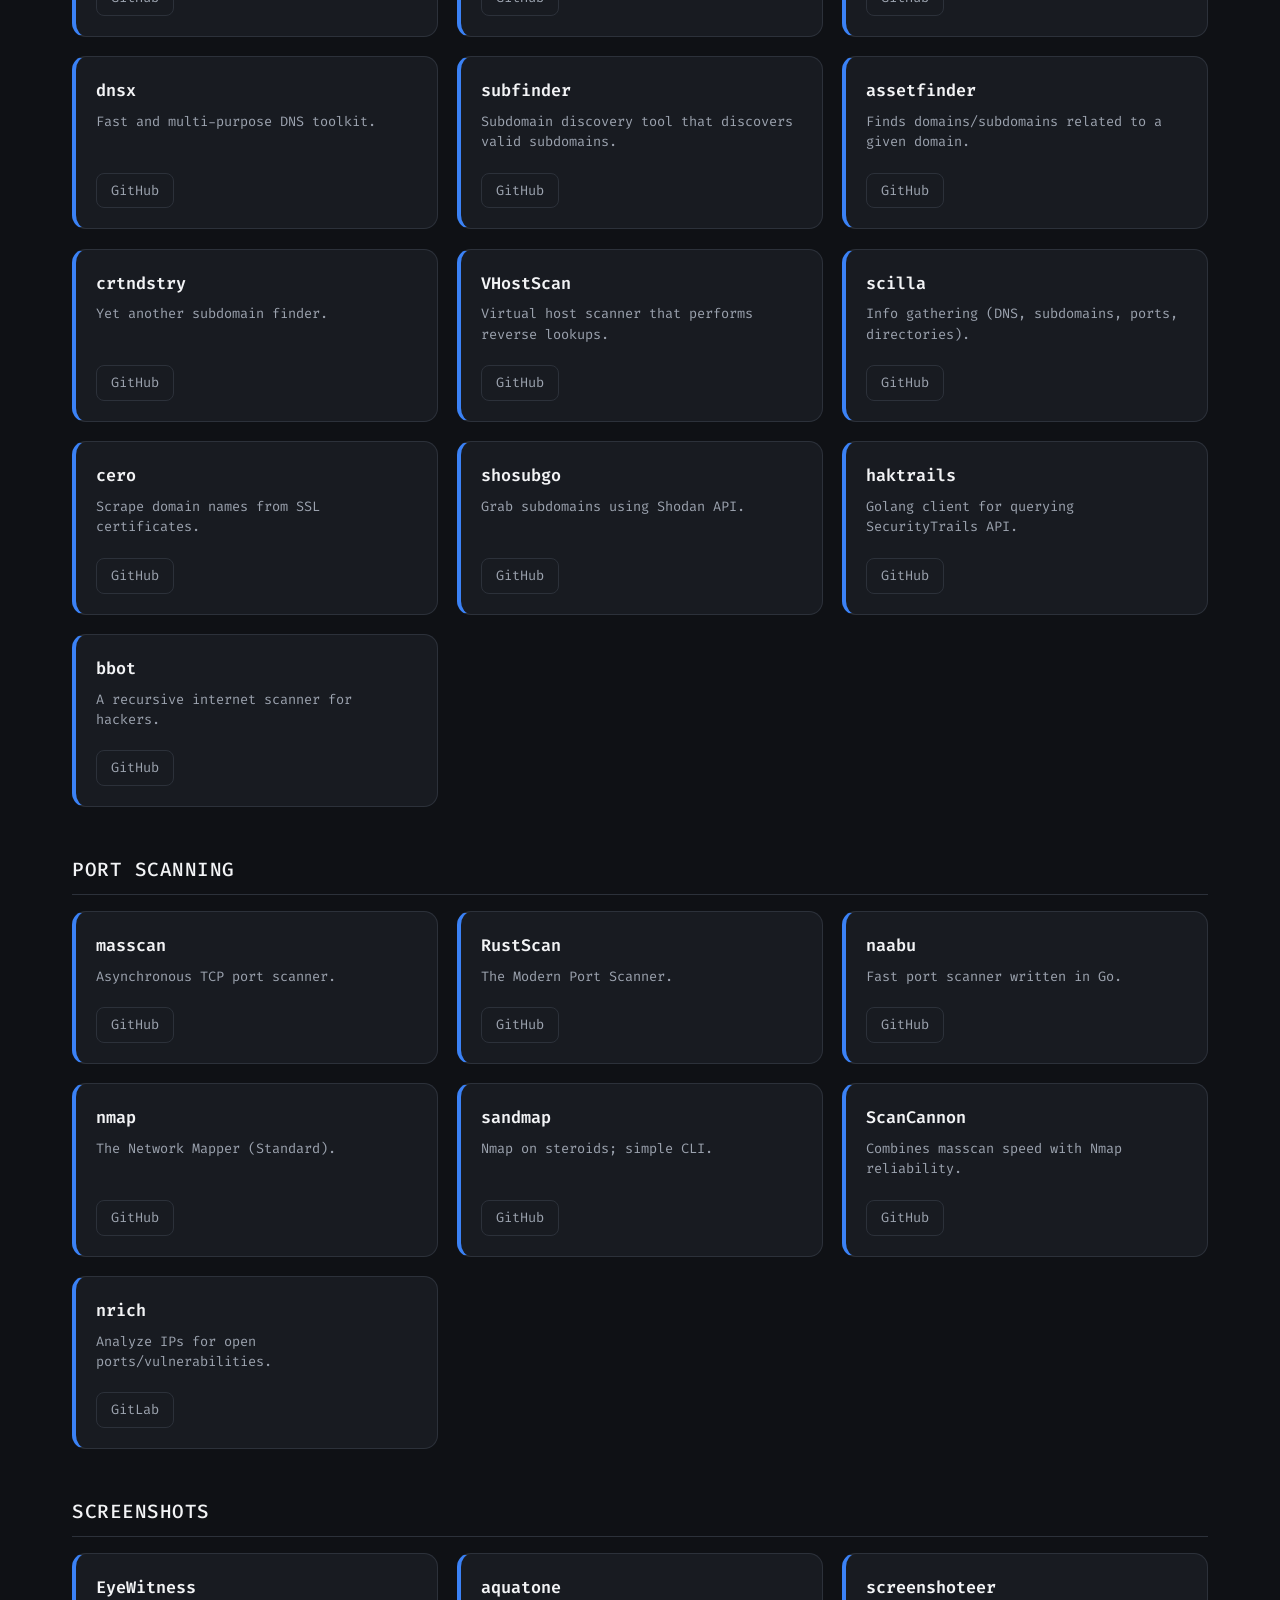
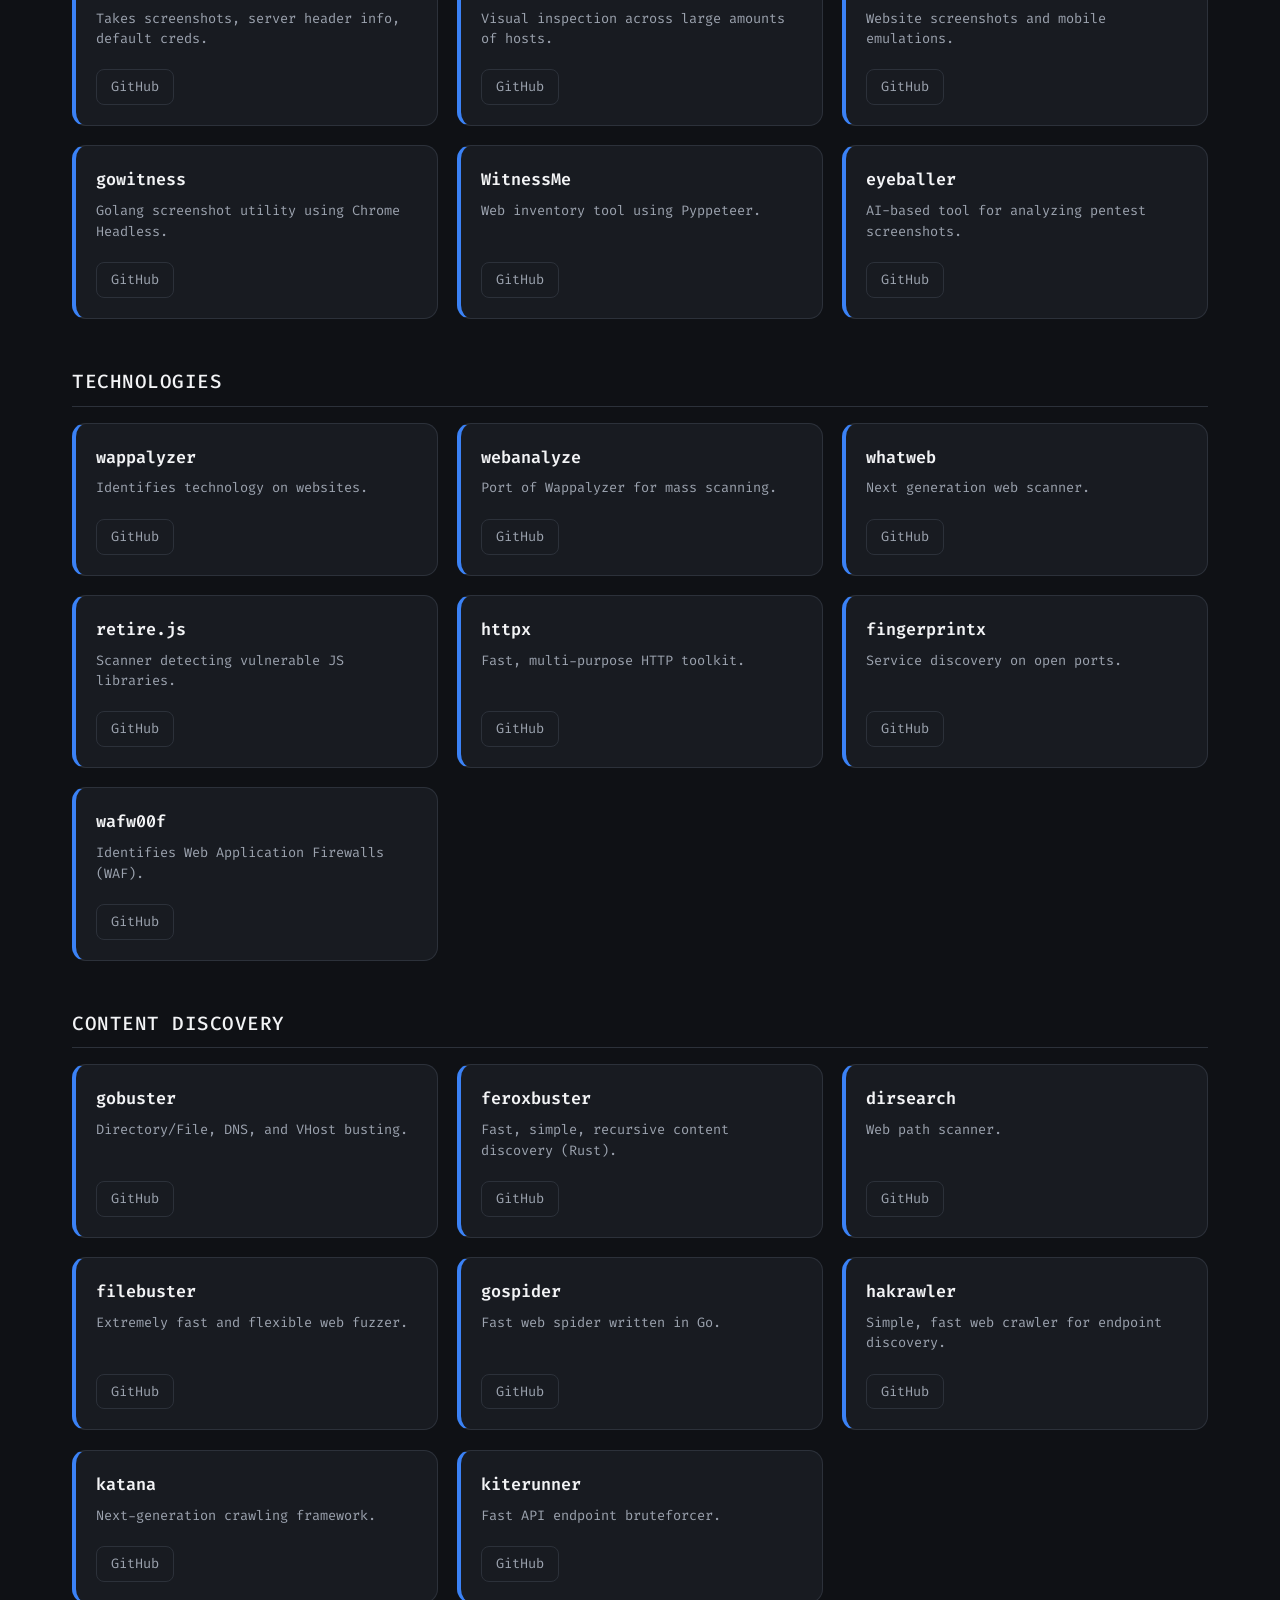
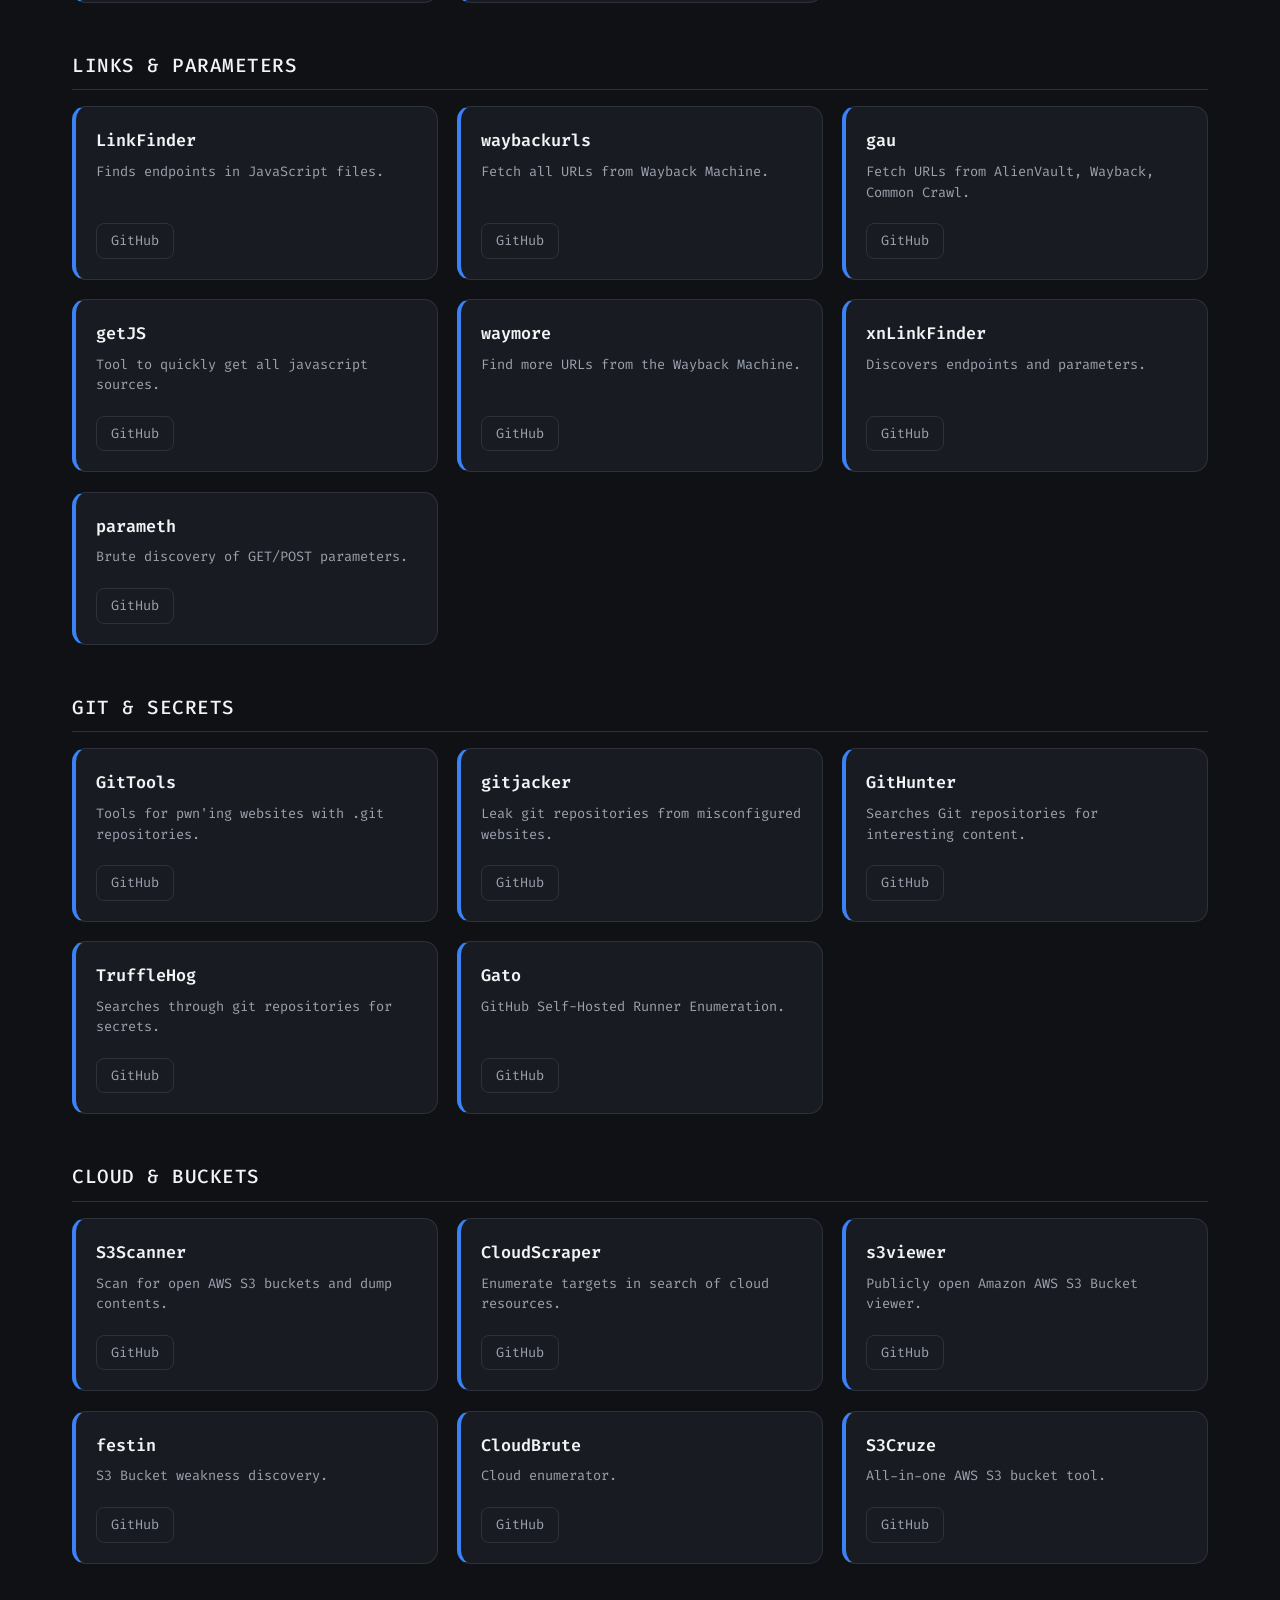
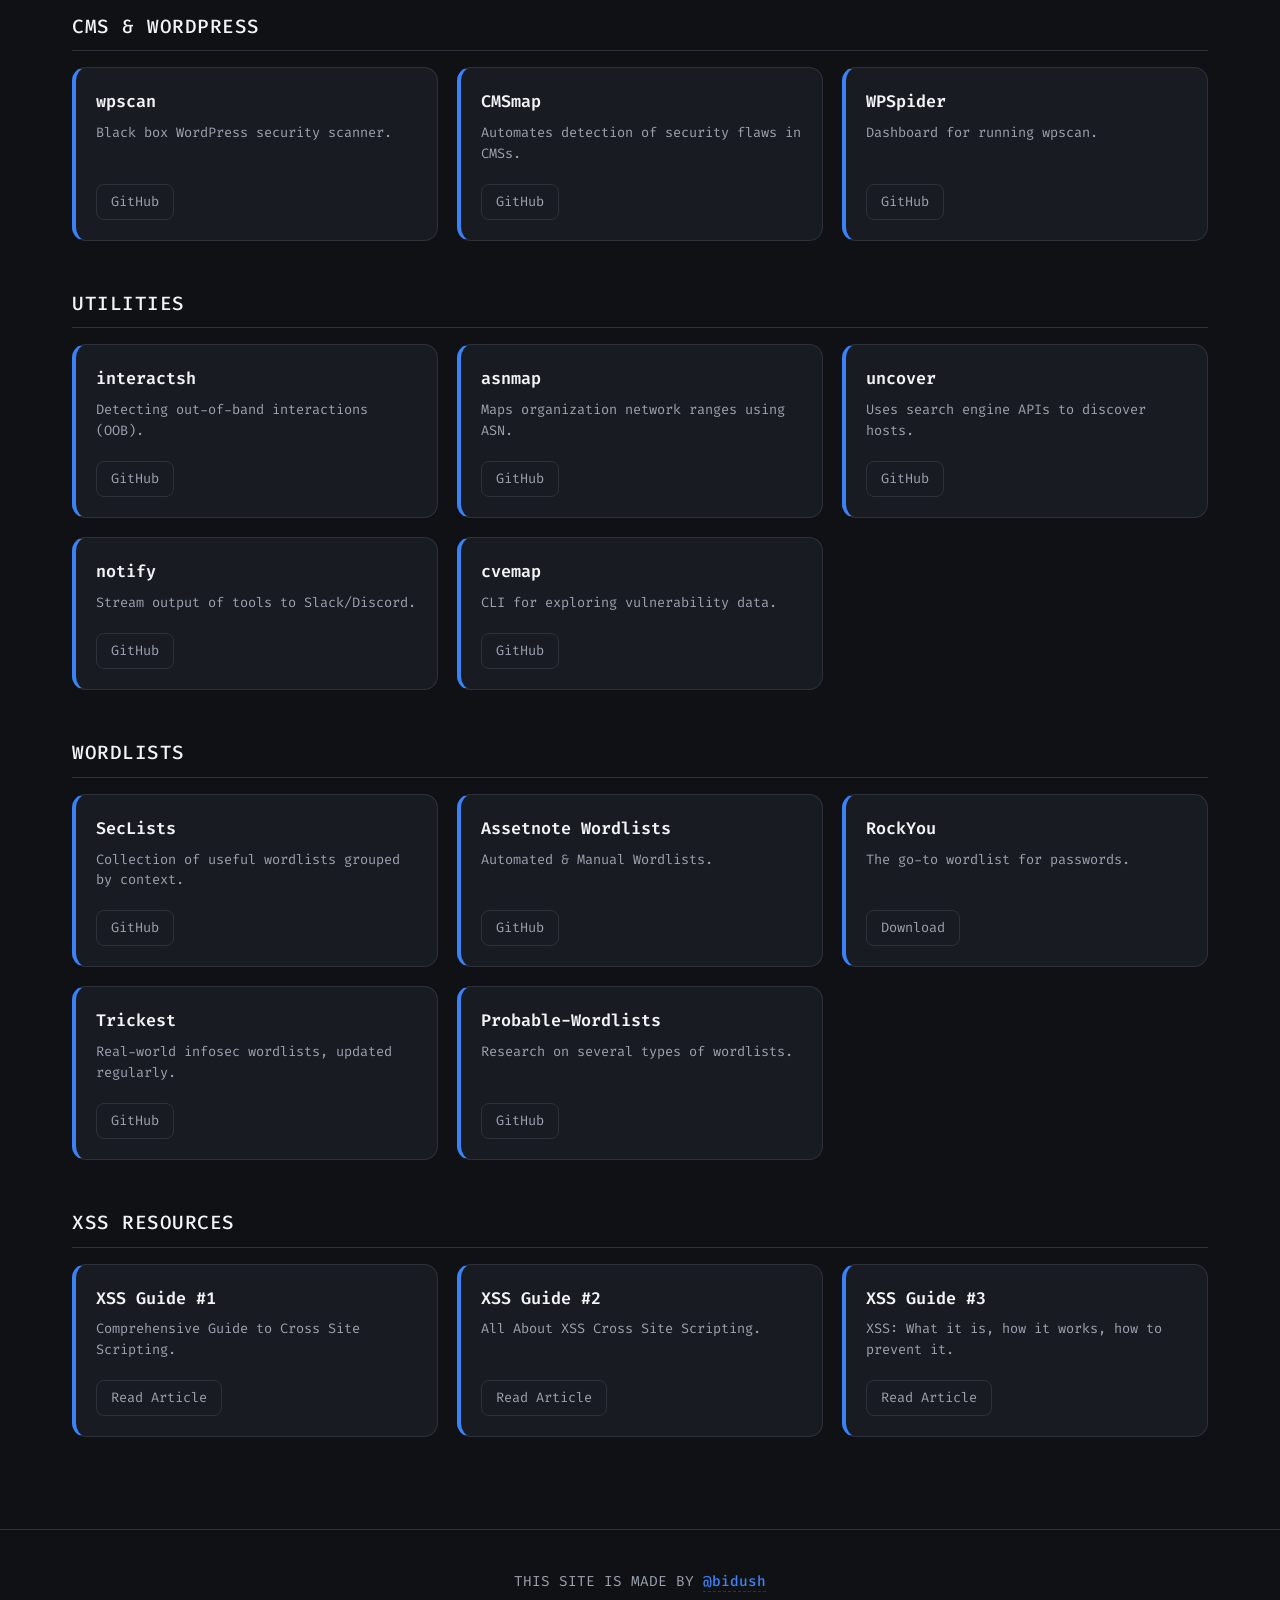
==== commit 9187f4ab: "Update index.html" ====
--- a/index.html
+++ b/index.html
@@ -584,7 +584,7 @@
     </main>
 
     <footer>
-        <p>THIS SITE IS MADE BY <a href="https://instagram.com/0xd3adbeef" target="_blank">@0xd3adbeef</a></p>
+        <p>THIS SITE IS MADE BY <a href="https://instagram.com/bidush.exe" target="_blank">@bidush</a></p>
     </footer>
 
     <script src="script.js"></script>
--- a/style.css
+++ b/style.css
@@ -1,184 +1,291 @@
+/* Minimalist, Rounder Theme Variables (from Roadmap) */
 :root {
-    --bg-color: #050505;
-    --card-bg: #0f1115;
-    --text-main: #e0e0e0;
-    --primary: #00ff41;
-    --secondary: #008F11;
-    --font-mono: 'Courier New', Courier, monospace;
-    --font-sans: 'Segoe UI', Tahoma, Geneva, Verdana, sans-serif;
+    --bg-color: #0f1115;
+    --surface-color: #181b21;
+    --text-main: #9ca3af;
+    --text-heading: #f3f4f6;
+    --accent-primary: #10b981; /* Muted Emerald Green */
+    --accent-secondary: #3b82f6; /* Soft Blue */
+    --border-color: #2c313a;
+    --radius-sm: 8px;
+    --radius-md: 14px;
+    --radius-lg: 20px;
+    --menu-width: min(340px, 100vw);
+}
+
+* {
+    box-sizing: border-box;
+    margin: 0;
+    padding: 0;
 }
 
 html {
     scroll-behavior: smooth;
-    scroll-padding-top: 180px; /* Prevents links from hiding behind header */
-}
-
-* { box-sizing: border-box; margin: 0; padding: 0; }
+    scroll-padding-top: 40px; 
+}
 
 body {
     background-color: var(--bg-color);
     color: var(--text-main);
-    font-family: var(--font-sans);
+    font-family: 'Fira Code', monospace;
+    line-height: 1.6;
     overflow-x: hidden;
-}
-
-/* CRT Overlay Effect */
-body::before {
-    content: " "; display: block; position: fixed; top: 0; left: 0; bottom: 0; right: 0;
-    background: linear-gradient(rgba(18, 16, 16, 0) 50%, rgba(0, 0, 0, 0.25) 50%), linear-gradient(90deg, rgba(255, 0, 0, 0.06), rgba(0, 255, 0, 0.02), rgba(0, 0, 255, 0.06));
-    z-index: 2; background-size: 100% 2px, 3px 100%; pointer-events: none;
-}
-
-/* --- HEADER (Layout Fixed) --- */
+    font-size: 15px;
+}
+
+/* --- Container & Header --- */
+.container {
+    max-width: 1200px;
+    margin: 0 auto;
+    padding: 2rem;
+}
+
 header {
-    position: sticky;
-    top: 0;
-    z-index: 1000;
-    background: rgba(5, 5, 5, 0.95);
-    backdrop-filter: blur(10px);
-    border-bottom: 1px solid #222;
-    padding: 15px;
-    display: flex;
-    flex-direction: column;
-    gap: 15px; /* Adds space between Title row and Search row */
-    box-shadow: 0 5px 20px rgba(0,0,0,0.5);
-}
-
-/* Row 1: Hamburger + Title */
-.header-content {
-    display: flex;
-    align-items: center;
-    justify-content: center; /* Centers title */
-    position: relative;
-    width: 100%;
-}
-
-/* Hamburger (Now relative to the Flex container) */
-.hamburger { 
-    display: none; 
-    cursor: pointer; 
-    position: absolute; /* Kept absolute to stay on the left without pushing Title off-center */
-    left: 0; 
-    top: 50%;
-    transform: translateY(-50%); /* Perfectly centered vertically */
-    z-index: 1001; 
-}
-.hamburger span { display: block; width: 25px; height: 3px; background-color: var(--primary); margin: 5px 0; box-shadow: 0 0 5px var(--primary); transition: 0.3s; }
+    margin-bottom: 2rem;
+}
 
 h1 {
-    font-family: var(--font-mono);
-    font-size: 2.2rem;
-    color: var(--primary);
-    text-shadow: 0 0 10px var(--secondary);
-    text-align: center;
-    margin: 0;
-}
-
-/* Subtitle (Hidden on small screens to save space) */
-.subtitle { 
-    color: #888; 
-    font-size: 0.9rem; 
-    text-align: center; 
-    margin-top: -10px; 
-}
-
-/* Search Bar (Row 2) */
+    color: var(--text-heading);
+    font-size: 1.8rem;
+    margin-bottom: 0.5rem;
+    font-weight: 600;
+    border-bottom: 2px solid var(--accent-primary);
+    padding-bottom: 0.5rem;
+    display: inline-block;
+    margin-top: 1rem;
+}
+
+.subtitle {
+    color: var(--text-main);
+    font-size: 0.9rem;
+    margin-bottom: 1.5rem;
+}
+
+/* --- Search Bar --- */
 .search-container {
     width: 100%;
     max-width: 600px;
-    margin: 0 auto;
 }
 
 #searchInput {
     width: 100%;
-    padding: 12px 15px;
-    background: #111;
-    border: 1px solid #333;
-    color: var(--primary);
-    font-family: var(--font-mono);
-    font-size: 1rem;
-    border-radius: 4px;
-}
-#searchInput:focus { outline: none; border-color: var(--primary); box-shadow: 0 0 10px rgba(0, 255, 65, 0.2); }
-
-/* --- MAIN LAYOUT --- */
-.container {
-    max-width: 1400px;
-    margin: 0 auto;
+    padding: 12px 16px;
+    background: var(--surface-color);
+    border: 1px solid var(--border-color);
+    color: var(--text-heading);
+    font-family: inherit;
+    font-size: 0.9rem;
+    border-radius: var(--radius-md);
+    outline: none;
+    transition: border-color 0.3s ease;
+}
+
+#searchInput:focus {
+    border-color: var(--accent-secondary);
+}
+
+/* --- Category Titles --- */
+h2.section-title {
+    color: var(--text-heading);
+    margin: 3rem 0 1rem 0;
+    font-size: 1.2rem;
+    font-weight: 500;
+    border-bottom: 1px solid var(--border-color);
+    padding-bottom: 0.5rem;
+    text-transform: uppercase;
+    letter-spacing: 0.5px;
+}
+
+/* --- Grid & Cards (Styled like Bundle Lists) --- */
+.tools-grid {
+    display: grid;
+    grid-template-columns: repeat(auto-fill, minmax(280px, 1fr));
+    gap: 1.2rem;
+}
+
+.card {
+    background: var(--surface-color);
     padding: 20px;
-    display: grid;
-    grid-template-columns: 250px 1fr;
-    gap: 40px;
-}
-
-/* Sidebar (Desktop) */
-.sidebar {
-    position: sticky;
-    top: 180px; 
-    height: fit-content;
-    max-height: 80vh;
+    border-radius: var(--radius-md);
+    border: 1px solid var(--border-color);
+    border-left: 4px solid var(--accent-secondary);
+    transition: transform 0.2s ease, border-color 0.2s ease, background-color 0.2s ease;
+    display: flex;
+    flex-direction: column;
+}
+
+.card:hover {
+    transform: translateY(-4px);
+    border-left-color: var(--accent-primary);
+    background-color: rgba(255, 255, 255, 0.02);
+}
+
+.card h4 {
+    color: var(--text-heading);
+    margin-bottom: 8px;
+    font-size: 1.05rem;
+    font-weight: 600;
+}
+
+.card p {
+    color: var(--text-main);
+    font-size: 0.85rem;
+    margin-bottom: 20px;
+    line-height: 1.5;
+    flex-grow: 1; /* Pushes the button to the bottom */
+}
+
+/* --- Buttons --- */
+.btn {
+    align-self: flex-start;
+    display: inline-block;
+    padding: 6px 14px;
+    background: transparent;
+    color: var(--text-main);
+    text-decoration: none;
+    border: 1px solid var(--border-color);
+    font-size: 0.85rem;
+    border-radius: var(--radius-sm);
+    transition: all 0.2s ease;
+}
+
+.btn:hover {
+    background: rgba(16, 185, 129, 0.1);
+    color: var(--accent-primary);
+    border-color: var(--accent-primary);
+}
+
+/* --- Unified Sliding Menu --- */
+#menu-toggle {
+    position: fixed;
+    top: 20px;
+    right: 20px;
+    z-index: 1000;
+    width: 48px;
+    height: 48px;
+    background: var(--surface-color);
+    border: 1px solid var(--border-color);
+    color: var(--text-heading);
+    border-radius: var(--radius-md);
+    cursor: pointer;
+    display: flex;
+    align-items: center;
+    justify-content: center;
+    font-size: 1.5rem;
+    transition: all 0.2s ease;
+    backdrop-filter: blur(5px);
+}
+
+#menu-toggle:hover {
+    background: var(--border-color);
+    color: var(--accent-primary);
+    transform: scale(1.05);
+}
+
+#sidebar {
+    position: fixed;
+    top: 0;
+    right: calc(-1 * var(--menu-width));
+    width: var(--menu-width);
+    height: 100vh;
+    background-color: var(--surface-color);
+    border-left: 1px solid var(--border-color);
+    border-radius: var(--radius-lg) 0 0 var(--radius-lg);
+    z-index: 999;
+    transition: right 0.4s cubic-bezier(0.16, 1, 0.3, 1);
+    padding: 90px 24px 24px;
     overflow-y: auto;
-}
-.sidebar h3 { color: var(--primary); font-family: var(--font-mono); margin-bottom: 15px; border-left: 3px solid var(--primary); padding-left: 10px; }
-.nav-links a { display: block; color: #888; text-decoration: none; padding: 8px 0; transition: 0.2s; font-size: 0.9rem; }
-.nav-links a:hover { color: #fff; transform: translateX(5px); color: var(--primary); }
-
-/* Mobile Menu Overlay */
-.mobile-menu {
-    display: none;
-    position: fixed; top: 0; left: 0; width: 100%; height: 100vh;
-    background: rgba(5, 5, 5, 0.98);
-    z-index: 999; 
+    box-shadow: -10px 0 30px rgba(0,0,0,0.5);
+}
+
+#sidebar.open {
+    right: 0;
+}
+
+.sidebar-title {
+    color: var(--text-heading);
+    font-size: 1.1rem;
+    border-bottom: 1px solid var(--border-color);
+    padding-bottom: 10px;
+    margin-bottom: 20px;
+    font-weight: 500;
+}
+
+.nav-links {
+    display: flex;
     flex-direction: column;
-    align-items: center;
-    padding-top: 140px; /* Pushes links down so they don't hide behind header */
-}
-.mobile-nav-links { overflow-y: auto; width: 100%; text-align: center; }
-.mobile-nav-links a {
-    font-family: var(--font-mono);
-    font-size: 1.2rem;
-    color: #fff;
+}
+
+.nav-links a {
+    display: block;
+    width: 100%;
+    text-align: left;
+    color: var(--text-main);
+    padding: 10px 12px;
+    border-radius: var(--radius-sm);
+    cursor: pointer;
     text-decoration: none;
-    margin: 20px 0;
-    display: block;
-    border-bottom: 1px solid #111;
-    padding-bottom: 10px;
-}
-
-/* Tool Cards */
-.section-title { font-family: var(--font-mono); color: #fff; border-bottom: 1px solid #333; padding-bottom: 10px; margin-top: 40px; scroll-margin-top: 200px; }
-.tools-grid { display: grid; grid-template-columns: repeat(auto-fill, minmax(280px, 1fr)); gap: 20px; }
-.card { background: var(--card-bg); border: 1px solid #222; padding: 20px; border-radius: 6px; transition: 0.3s; animation: fadeIn 0.5s ease-in-out; }
-.card:hover { transform: translateY(-5px); border-color: var(--primary); box-shadow: 0 5px 15px rgba(0,0,0,0.5); }
-.card h4 { color: #fff; margin-bottom: 8px; font-size: 1.1rem; }
-.card p { color: #aaa; font-size: 0.9rem; margin-bottom: 15px; line-height: 1.4; }
-.btn { display: inline-block; padding: 6px 12px; background: rgba(0, 255, 65, 0.1); color: var(--primary); text-decoration: none; border: 1px solid var(--primary); font-size: 0.8rem; font-family: var(--font-mono); transition: 0.2s; cursor: pointer; }
-.btn:hover { background: var(--primary); color: #000; }
-
-@keyframes fadeIn { from { opacity: 0; transform: translateY(10px); } to { opacity: 1; transform: translateY(0); } }
-
-/* Footer */
+    font-size: 0.95rem;
+    transition: all 0.2s;
+    margin-bottom: 4px;
+}
+
+.nav-links a:hover {
+    background: var(--bg-color);
+    color: var(--accent-secondary);
+    padding-left: 16px;
+}
+
+.roadmap-link {
+    color: var(--accent-primary) !important;
+    font-weight: 600;
+}
+
+.nav-divider {
+    border: 0;
+    border-top: 1px dashed var(--border-color);
+    margin: 10px 0;
+}
+
+/* --- Footer --- */
 footer {
     text-align: center;
     padding: 40px 20px;
-    border-top: 1px solid #222;
+    border-top: 1px solid var(--border-color);
     margin-top: 60px;
-    background: #080808;
-    color: #666;
-    font-family: var(--font-mono);
-    letter-spacing: 1px;
-}
-
-footer a { color: var(--primary); text-decoration: none; font-weight: bold; border-bottom: 1px dashed var(--primary); transition: 0.3s; }
-footer a:hover { background: var(--primary); color: #000; }
-
-/* --- RESPONSIVE LOGIC --- */
-@media (max-width: 900px) {
-    .container { grid-template-columns: 1fr; }
-    .sidebar { display: none; }
-    .hamburger { display: block; }
-    .subtitle { display: none; } /* Hide subtitle on mobile */
-    
-    header { gap: 10px; padding: 10px; } /* Slightly tighter spacing on mobile */
-    h1 { font-size: 1.8rem; }
-}
+    color: var(--text-main);
+    font-size: 0.9rem;
+}
+
+footer a {
+    color: var(--accent-secondary);
+    text-decoration: none;
+    font-weight: 500;
+    border-bottom: 1px dashed var(--border-color);
+    transition: 0.3s;
+}
+
+footer a:hover {
+    color: var(--accent-primary);
+    border-color: var(--accent-primary);
+}
+
+/* --- Responsive Adjustments --- */
+@media (max-width: 992px) {
+    #menu-toggle { top: 15px; right: 15px; }
+}
+
+@media (max-width: 768px) {
+    .container { padding: 1.5rem; }
+    h1 { font-size: 1.5rem; margin-top: 3rem; }
+}
+
+/* --- Inline Code Formatting (Soft Red) --- */
+code {
+    background: rgba(255, 255, 255, 0.05);
+    padding: 0.25em 0.5em;
+    border-radius: var(--radius-sm);
+    color: #f87171; 
+    font-size: 0.85em;
+    border: 1px solid rgba(255,255,255,0.05);
+}
